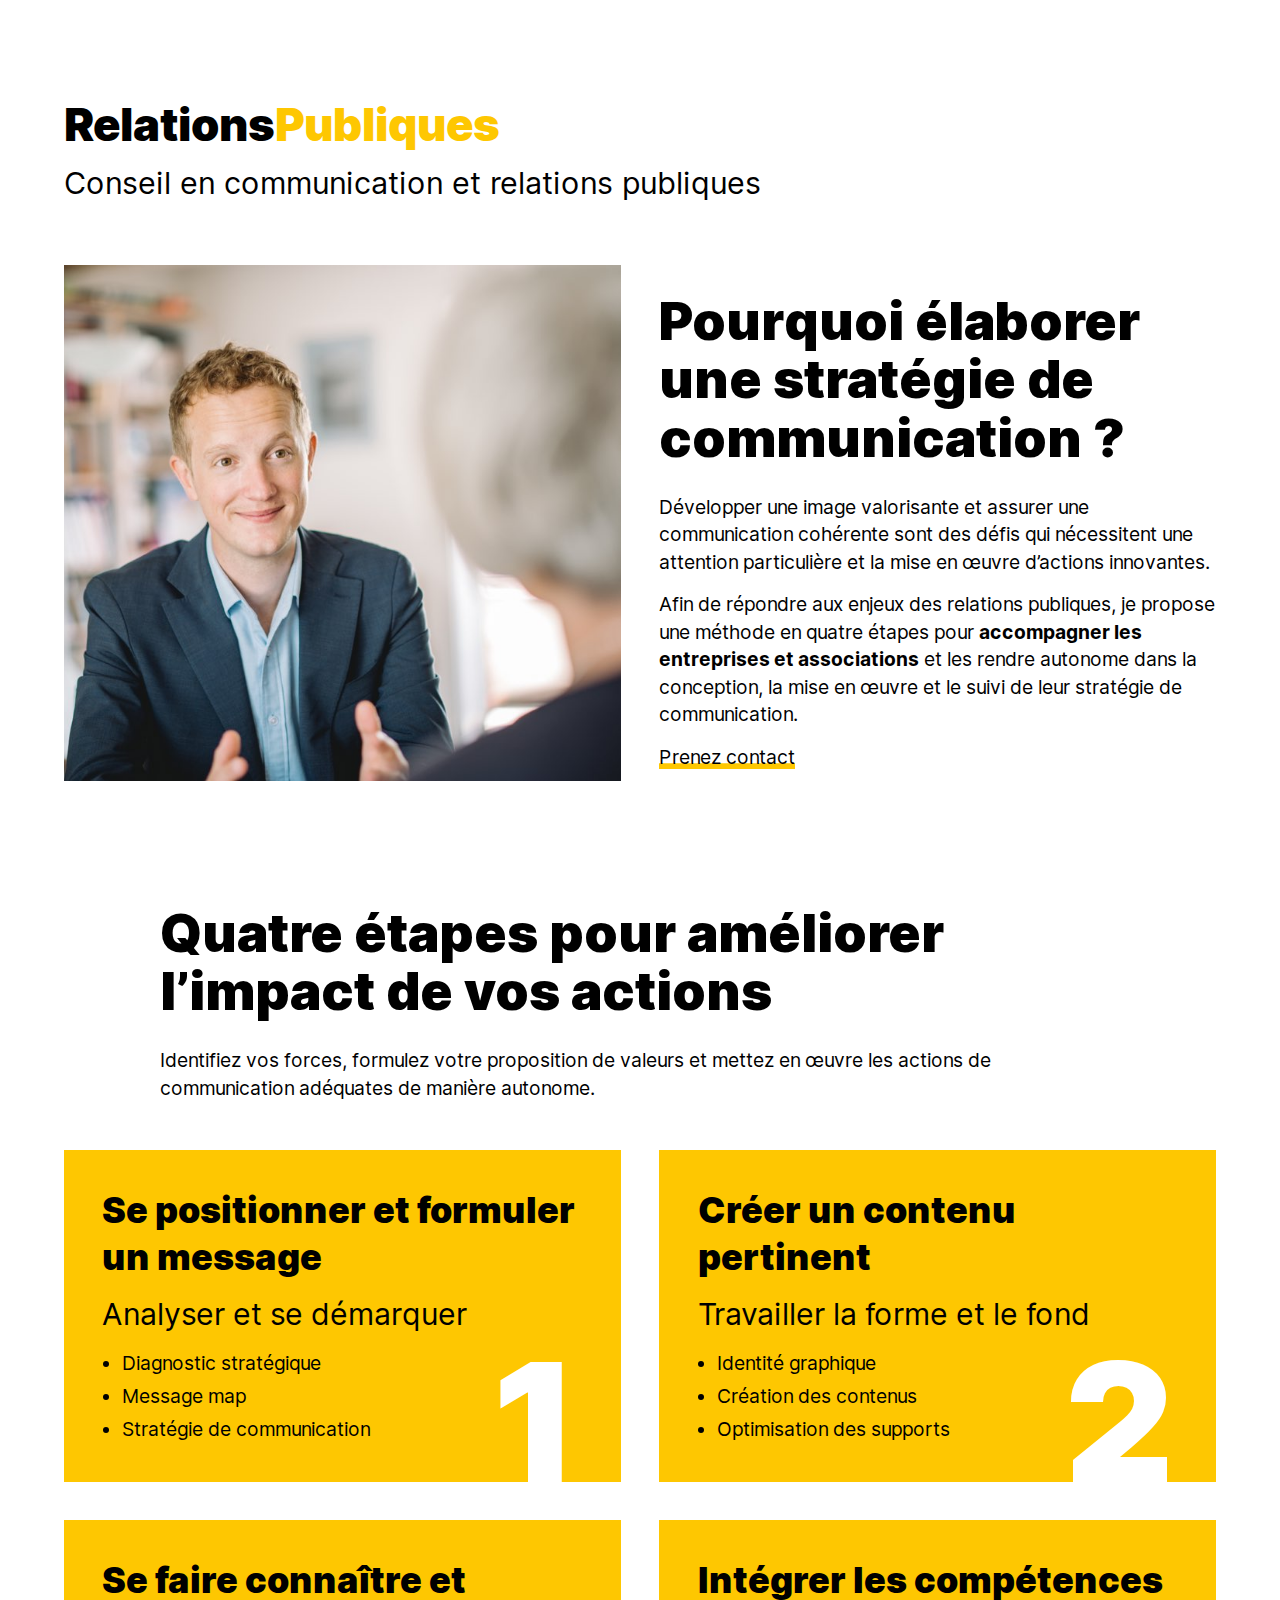
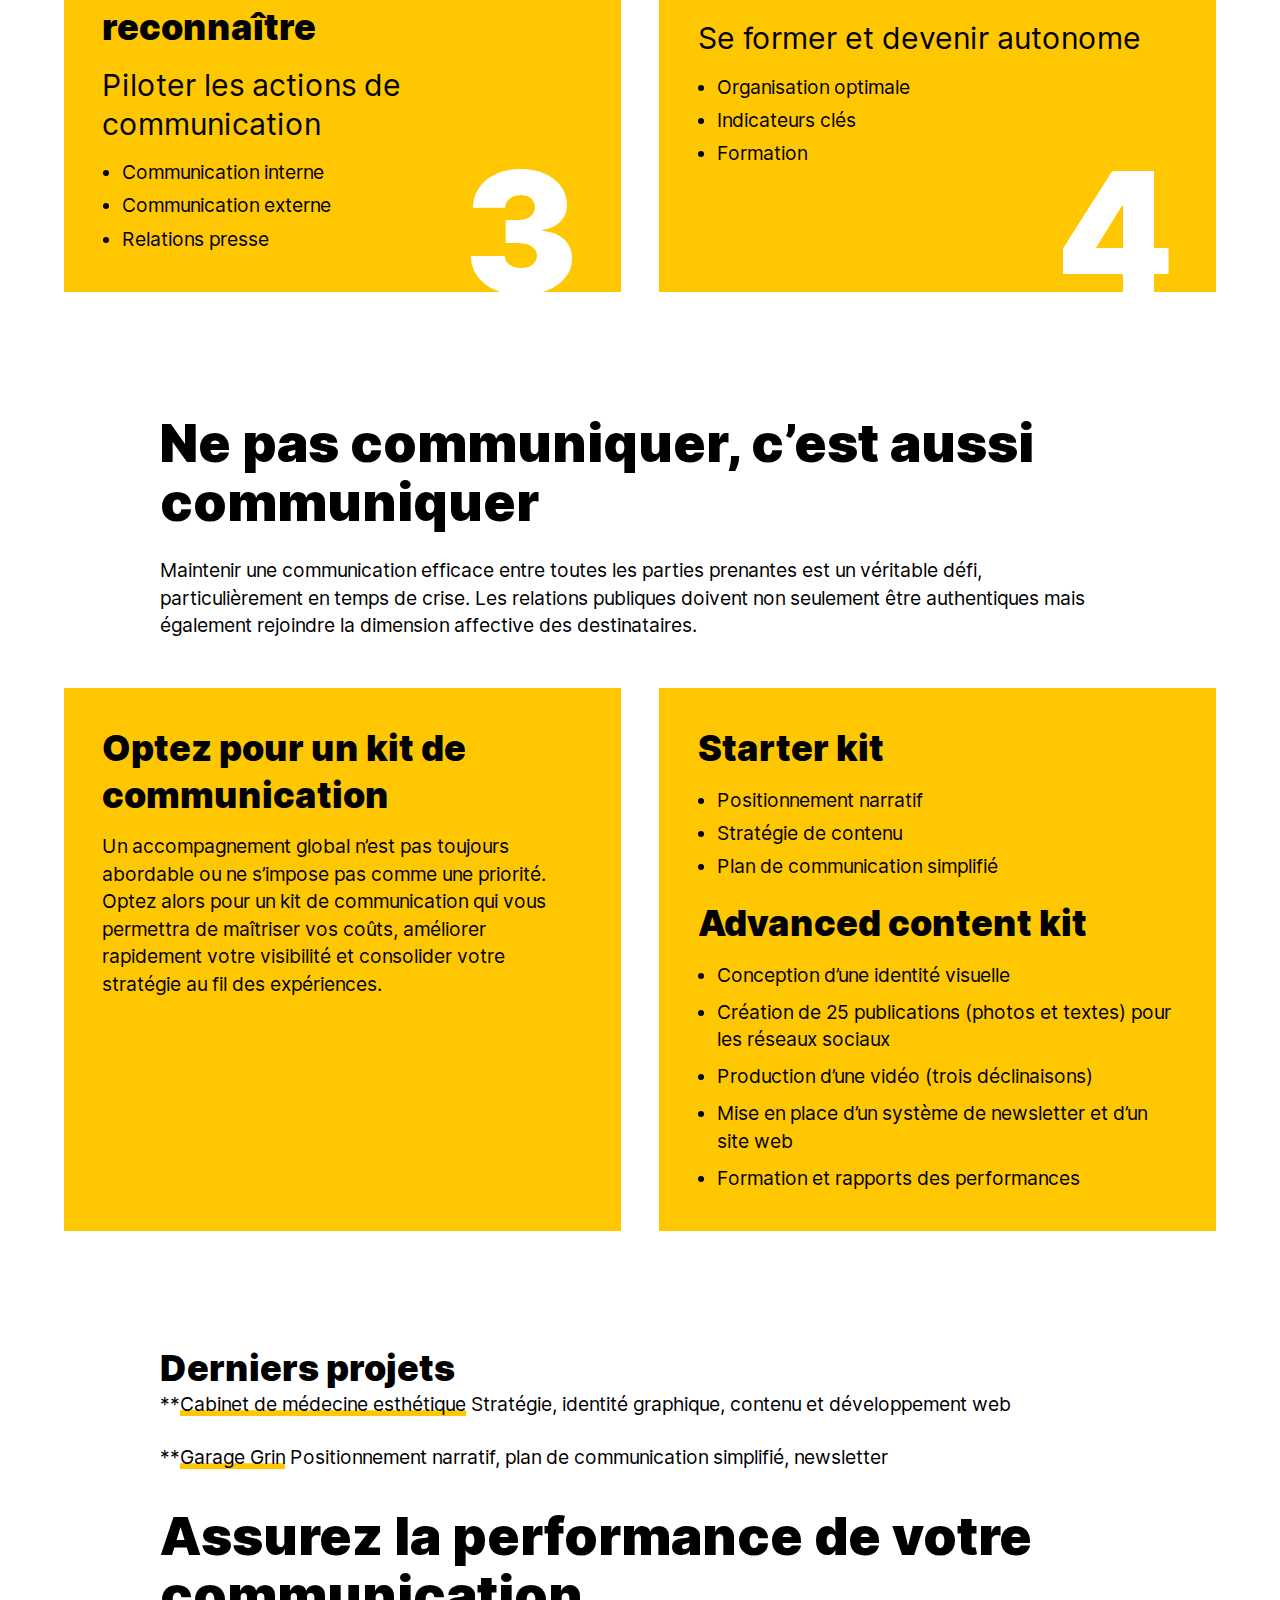
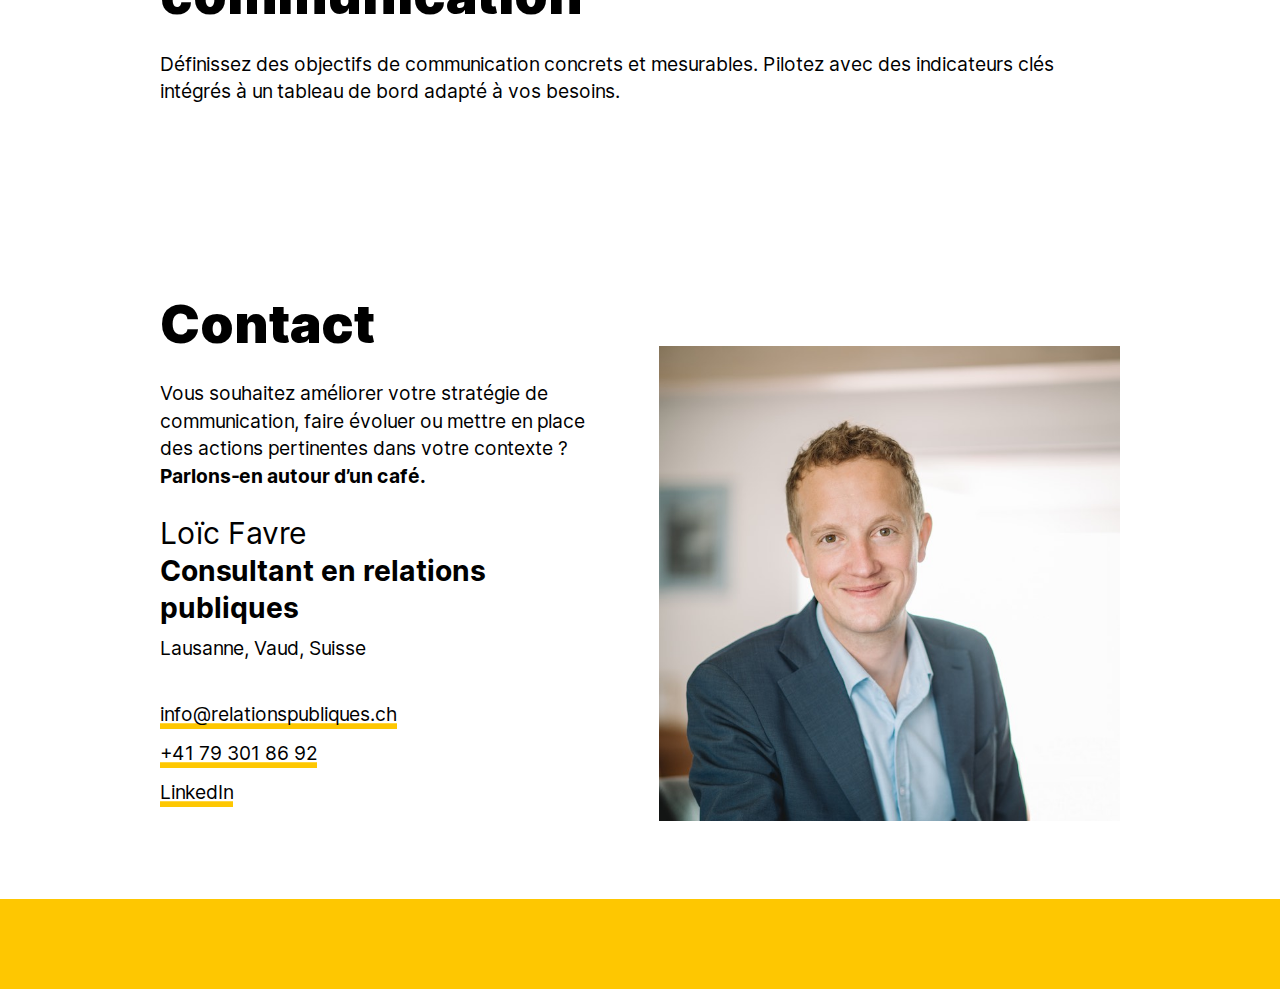
==== index.html @ 85271768 "deploy: 4da4756ddaf26d6de8bc30001298b5ccc59adda7" ====
<!doctype html><html lang=fr-ch><head><meta name=generator content="Hugo 0.79.1"><meta charset=utf-8><meta name=viewport content="width=device-width,initial-scale=1"><meta http-equiv=x-ua-compatible content="IE=edge"><title></title><link rel=stylesheet href=/css/style.css><link rel=apple-touch-icon sizes=57x57 href=/apple-icon-57x57.png><link rel=apple-touch-icon sizes=60x60 href=/apple-icon-60x60.png><link rel=apple-touch-icon sizes=72x72 href=/apple-icon-72x72.png><link rel=apple-touch-icon sizes=76x76 href=/apple-icon-76x76.png><link rel=apple-touch-icon sizes=114x114 href=/apple-icon-114x114.png><link rel=apple-touch-icon sizes=120x120 href=/apple-icon-120x120.png><link rel=apple-touch-icon sizes=144x144 href=/apple-icon-144x144.png><link rel=apple-touch-icon sizes=152x152 href=/apple-icon-152x152.png><link rel=apple-touch-icon sizes=180x180 href=/apple-icon-180x180.png><link rel=icon type=image/png sizes=192x192 href=/android-icon-192x192.png><link rel=icon type=image/png sizes=32x32 href=/favicon-32x32.png><link rel=icon type=image/png sizes=96x96 href=/favicon-96x96.png><link rel=icon type=image/png sizes=16x16 href=/favicon-16x16.png><link rel=manifest href=/manifest.json><meta name=msapplication-TileColor content="#000000"><meta name=msapplication-TileImage content="/ms-icon-144x144.png"><meta name=theme-color content="#000000"><meta property="og:url" content="https://relationspubliques.ch"><meta property="og:title" content><meta property="og:image" content="https://relationspubliques.ch/relationspubliques_banner.jpg"><meta property="og:image:url" content="https://relationspubliques.ch/relationspubliques_banner.jpg"><meta property="twitter:image" content="https://relationspubliques.ch/relationspubliques_banner.jpg"></head><body><header><h1>Relations<span>Publiques</span><br><i>Conseil en communication et relations publiques</i></h1></header><main class=container><div class=container-full><div class=teaser><img src=/uploads/header_loic_favre.jpg alt="Loïc Favre - Consultant en relations publiques en discussion"><div><h1 id=pourquoi-élaborer-une-stratégie-de-communication->Pourquoi élaborer une stratégie de communication ?</h1><p>Développer une image valorisante et assurer une communication cohérente sont des défis qui nécessitent une attention particulière et la mise en œuvre d’actions innovantes.</p><p>Afin de répondre aux enjeux des relations publiques, je propose une méthode en quatre étapes pour <strong>accompagner les entreprises et associations</strong> et les rendre autonome dans la conception, la mise en œuvre et le suivi de leur stratégie de communication.</p><p><a href=mailto:info@relationspubliques.ch>Prenez contact</a></p></div></div></div><h1 id=quatre-étapes-pour-améliorer-limpact-de-vos-actions>Quatre étapes pour améliorer l’impact de vos actions</h1><p>Identifiez vos forces, formulez votre proposition de valeurs et mettez en œuvre les actions de communication adéquates de manière autonome.</p><div class=container-full><div class=boxes><div class=box><h4 id=1>1</h4><h2 id=se-positionner-et-formuler-un-message>Se positionner et formuler un message</h2><h3 id=analyser-et-se-démarquer>Analyser et se démarquer</h3><ul><li>Diagnostic stratégique</li><li>Message map</li><li>Stratégie de communication</li></ul></div><div class=box><h4 id=2>2</h4><h2 id=créer-un-contenu-pertinent>Créer un contenu pertinent</h2><h3 id=travailler-la-forme-et-le-fond>Travailler la forme et le fond</h3><ul><li>Identité graphique</li><li>Création des contenus</li><li>Optimisation des supports</li></ul></div><div class=box><h4 id=3>3</h4><h2 id=se-faire-connaître-et-reconnaître>Se faire connaître et reconnaître</h2><h3 id=piloter-les-actions-de-communication>Piloter les actions de communication</h3><ul><li>Communication interne</li><li>Communication externe</li><li>Relations presse</li></ul></div><div class=box><h4 id=4>4</h4><h2 id=intégrer-les-compétences>Intégrer les compétences</h2><h3 id=se-former-et-devenir-autonome>Se former et devenir autonome</h3><ul><li>Organisation optimale</li><li>Indicateurs clés</li><li>Formation</li></ul></div></div></div><div class=article><h1 id=ne-pas-communiquer-cest-aussi-communiquer>Ne pas communiquer, c&rsquo;est aussi communiquer</h1><p>Maintenir une communication efficace entre toutes les parties prenantes est un véritable défi, particulièrement en temps de crise. Les relations publiques doivent non seulement être authentiques mais également rejoindre la dimension affective des destinataires.</p></div><div class=container-full><div class=boxes><div class=box><h2 id=optez-pour-un-kit-de-communication>Optez pour un kit de communication</h2><p>Un accompagnement global n’est pas toujours abordable ou ne s’impose pas comme une priorité. Optez alors pour un kit de communication qui vous permettra de maîtriser vos coûts, améliorer rapidement votre visibilité et consolider votre stratégie au fil des expériences.</p></div><div class=box><h2 id=starter-kit>Starter kit</h2><ul><li>Positionnement narratif</li><li>Stratégie de contenu</li><li>Plan de communication simplifié</li></ul><h2 id=advanced-content-kit>Advanced content kit</h2><ul><li><p>Conception d’une identité visuelle</p></li><li><p>Création de 25 publications (photos et textes) pour les réseaux sociaux</p></li><li><p>Production d’une vidéo (trois déclinaisons)</p></li><li><p>Mise en place d’un système de newsletter et d’un site web</p></li><li><p>Formation et rapports des performances</p></div></li></ul></div></div></div><h2 id=derniers-projets>Derniers projets</h2><br><br><p>**<a href=https://dt-esthetique.ch>Cabinet de médecine esthétique</a> Stratégie, identité graphique, contenu et développement web<br></p><p>**<a href=https://click.mlsend.com/link/c/YT0xNzAzNjc2OTc4MjU2NjgxNjIxJmM9ajNzOCZlPTAmYj02MTk1MzQ3MTcmZD1hMWo4djBj.4mgkyDzg2BCSNKe7Czcz0jdq78ozFEGMRbLMkCQvnbA>Garage Grin</a> Positionnement narratif, plan de communication simplifié, newsletter</p><br><br><h1 id=assurez-la-performance-de-votre-communication>Assurez la performance de votre communication</h1><p>Définissez des objectifs de communication concrets et mesurables. Pilotez avec des indicateurs clés intégrés à un tableau de bord adapté à vos besoins.</p><footer class=container-full><div class=container><div class=footer-container><div><h1 id=contact>Contact</h1><p>Vous souhaitez améliorer votre stratégie de communication, faire évoluer ou mettre en place des actions pertinentes dans votre contexte ? <strong>Parlons-en autour d’un café.</strong></p><h3 id=loïc-favre>Loïc Favre</h3><h4 id=consultant-en-relations-publiques><strong>Consultant en relations publiques</strong></h4><p>Lausanne, Vaud, Suisse<br><br><a href=mailto:info@relationspubliques.ch>info@relationspubliques.ch</a><br><a href=tel:0793018692>+41 79 301 86 92</a><br><a href=https://www.linkedin.com/in/loicfavre>LinkedIn</a><br><br><br><br></p></div><img src=/uploads/lf_contact.jpg></div></div></footer></main></body></html>
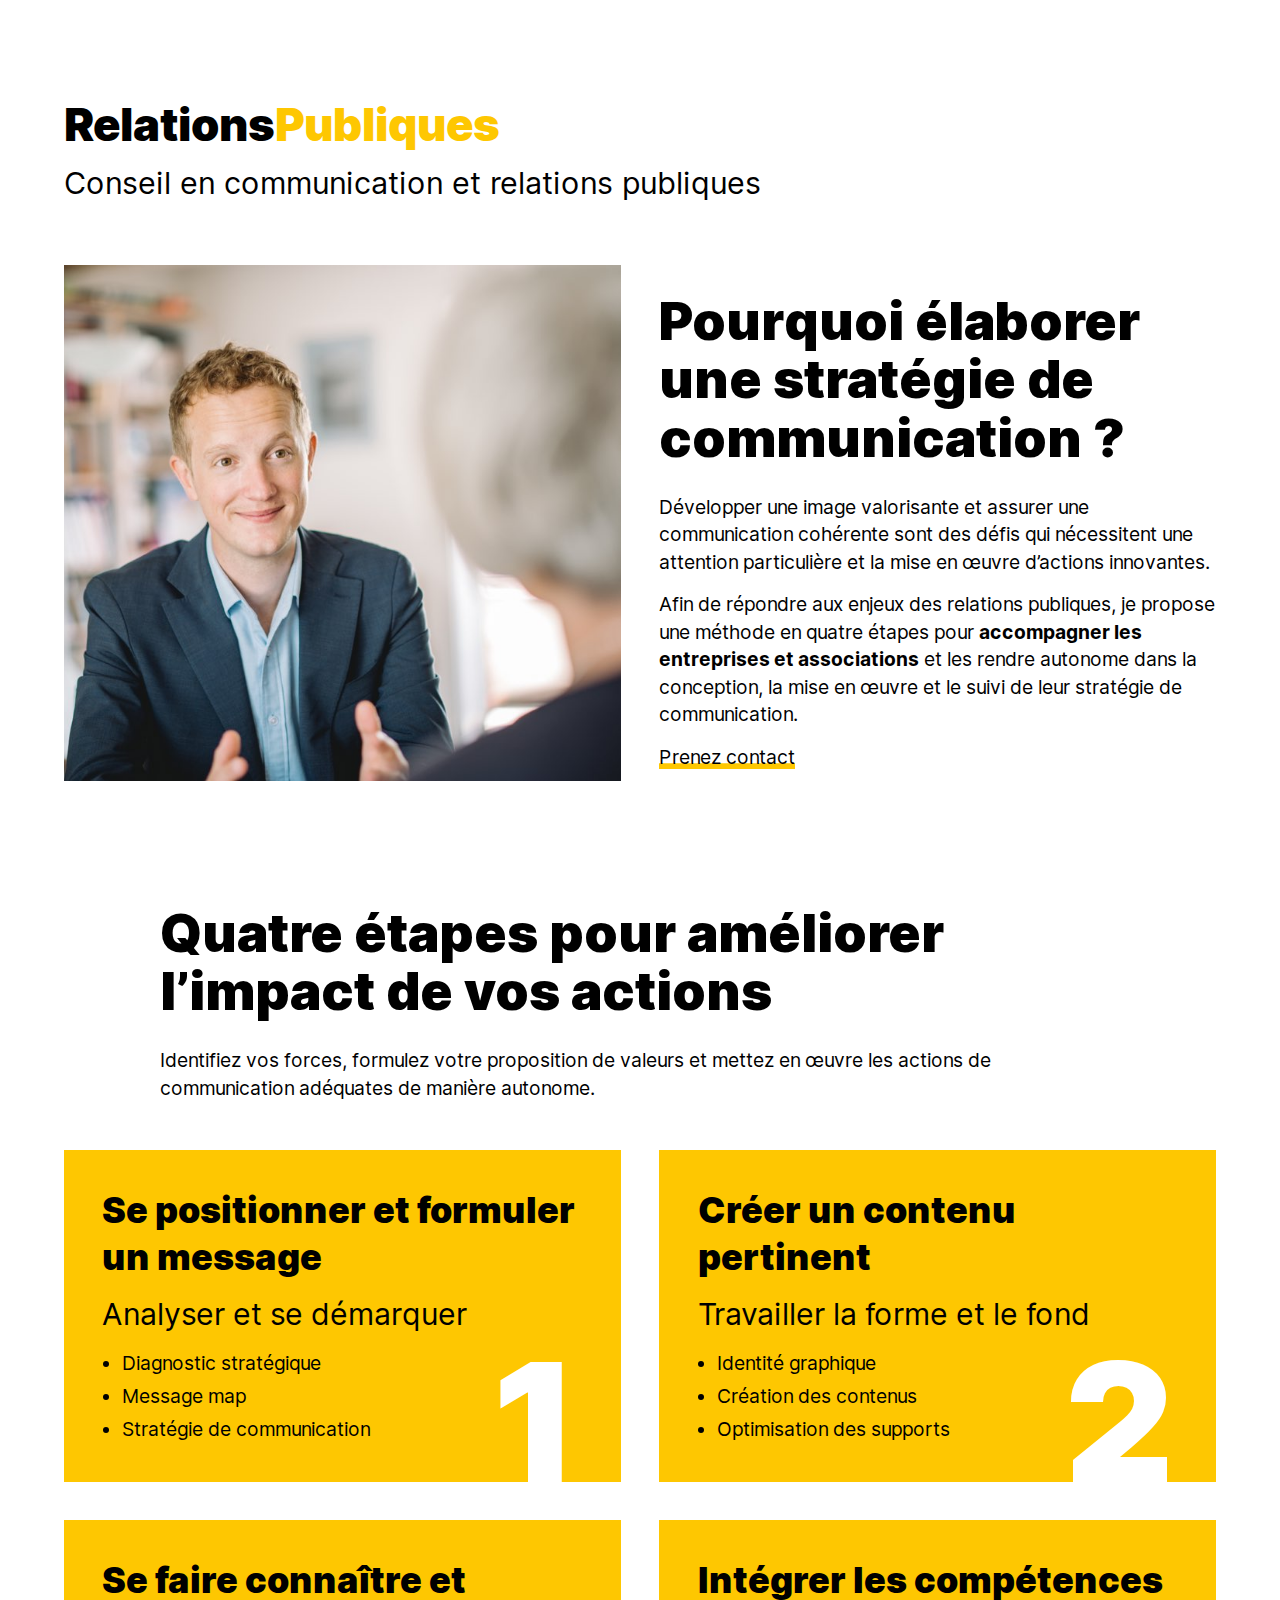
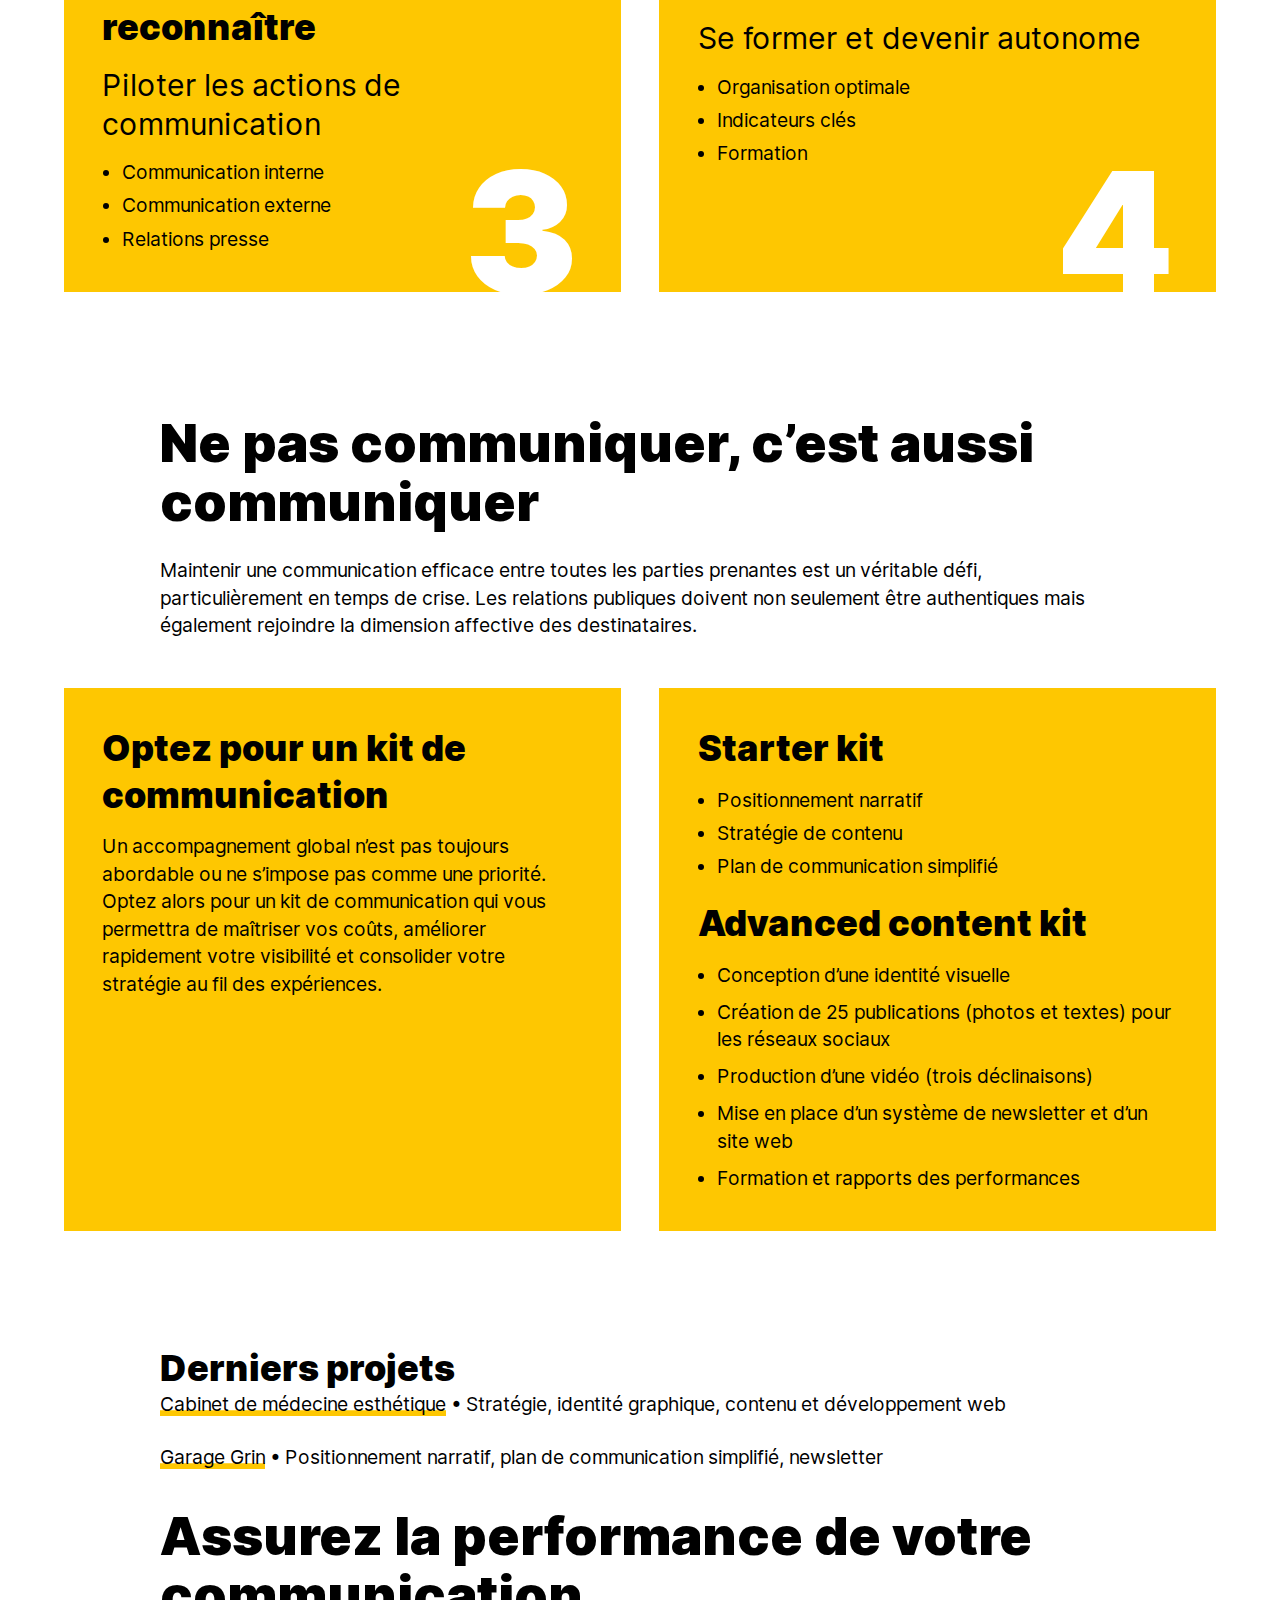
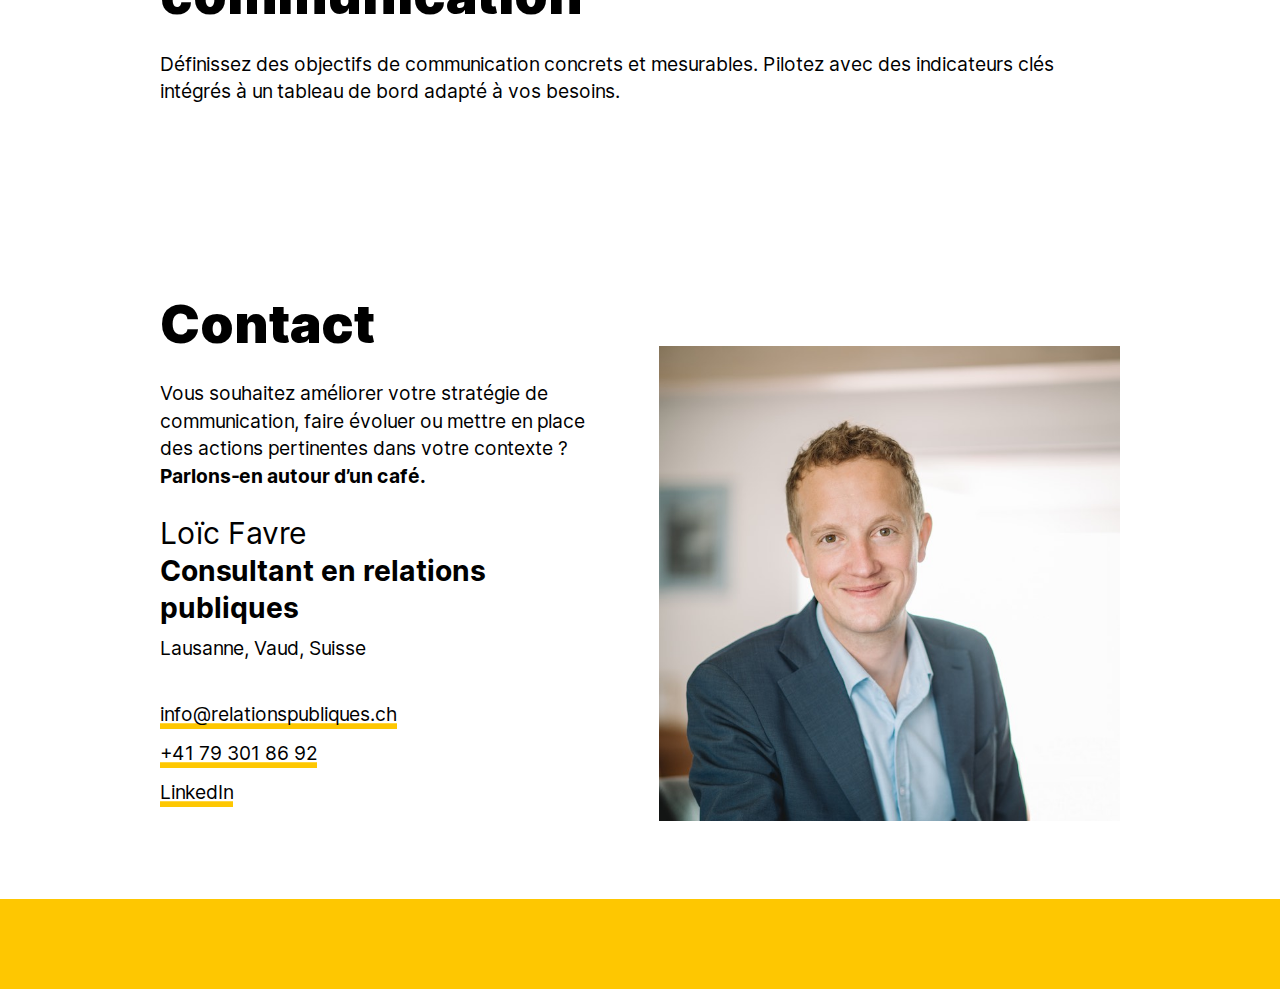
==== commit d2d9ac29: "deploy: 45275d04c65de1814ae91f0071184e9a99497a78" ====
--- a/index.html
+++ b/index.html
@@ -1 +1 @@
-<!doctype html><html lang=fr-ch><head><meta name=generator content="Hugo 0.79.1"><meta charset=utf-8><meta name=viewport content="width=device-width,initial-scale=1"><meta http-equiv=x-ua-compatible content="IE=edge"><title></title><link rel=stylesheet href=/css/style.css><link rel=apple-touch-icon sizes=57x57 href=/apple-icon-57x57.png><link rel=apple-touch-icon sizes=60x60 href=/apple-icon-60x60.png><link rel=apple-touch-icon sizes=72x72 href=/apple-icon-72x72.png><link rel=apple-touch-icon sizes=76x76 href=/apple-icon-76x76.png><link rel=apple-touch-icon sizes=114x114 href=/apple-icon-114x114.png><link rel=apple-touch-icon sizes=120x120 href=/apple-icon-120x120.png><link rel=apple-touch-icon sizes=144x144 href=/apple-icon-144x144.png><link rel=apple-touch-icon sizes=152x152 href=/apple-icon-152x152.png><link rel=apple-touch-icon sizes=180x180 href=/apple-icon-180x180.png><link rel=icon type=image/png sizes=192x192 href=/android-icon-192x192.png><link rel=icon type=image/png sizes=32x32 href=/favicon-32x32.png><link rel=icon type=image/png sizes=96x96 href=/favicon-96x96.png><link rel=icon type=image/png sizes=16x16 href=/favicon-16x16.png><link rel=manifest href=/manifest.json><meta name=msapplication-TileColor content="#000000"><meta name=msapplication-TileImage content="/ms-icon-144x144.png"><meta name=theme-color content="#000000"><meta property="og:url" content="https://relationspubliques.ch"><meta property="og:title" content><meta property="og:image" content="https://relationspubliques.ch/relationspubliques_banner.jpg"><meta property="og:image:url" content="https://relationspubliques.ch/relationspubliques_banner.jpg"><meta property="twitter:image" content="https://relationspubliques.ch/relationspubliques_banner.jpg"></head><body><header><h1>Relations<span>Publiques</span><br><i>Conseil en communication et relations publiques</i></h1></header><main class=container><div class=container-full><div class=teaser><img src=/uploads/header_loic_favre.jpg alt="Loïc Favre - Consultant en relations publiques en discussion"><div><h1 id=pourquoi-élaborer-une-stratégie-de-communication->Pourquoi élaborer une stratégie de communication ?</h1><p>Développer une image valorisante et assurer une communication cohérente sont des défis qui nécessitent une attention particulière et la mise en œuvre d’actions innovantes.</p><p>Afin de répondre aux enjeux des relations publiques, je propose une méthode en quatre étapes pour <strong>accompagner les entreprises et associations</strong> et les rendre autonome dans la conception, la mise en œuvre et le suivi de leur stratégie de communication.</p><p><a href=mailto:info@relationspubliques.ch>Prenez contact</a></p></div></div></div><h1 id=quatre-étapes-pour-améliorer-limpact-de-vos-actions>Quatre étapes pour améliorer l’impact de vos actions</h1><p>Identifiez vos forces, formulez votre proposition de valeurs et mettez en œuvre les actions de communication adéquates de manière autonome.</p><div class=container-full><div class=boxes><div class=box><h4 id=1>1</h4><h2 id=se-positionner-et-formuler-un-message>Se positionner et formuler un message</h2><h3 id=analyser-et-se-démarquer>Analyser et se démarquer</h3><ul><li>Diagnostic stratégique</li><li>Message map</li><li>Stratégie de communication</li></ul></div><div class=box><h4 id=2>2</h4><h2 id=créer-un-contenu-pertinent>Créer un contenu pertinent</h2><h3 id=travailler-la-forme-et-le-fond>Travailler la forme et le fond</h3><ul><li>Identité graphique</li><li>Création des contenus</li><li>Optimisation des supports</li></ul></div><div class=box><h4 id=3>3</h4><h2 id=se-faire-connaître-et-reconnaître>Se faire connaître et reconnaître</h2><h3 id=piloter-les-actions-de-communication>Piloter les actions de communication</h3><ul><li>Communication interne</li><li>Communication externe</li><li>Relations presse</li></ul></div><div class=box><h4 id=4>4</h4><h2 id=intégrer-les-compétences>Intégrer les compétences</h2><h3 id=se-former-et-devenir-autonome>Se former et devenir autonome</h3><ul><li>Organisation optimale</li><li>Indicateurs clés</li><li>Formation</li></ul></div></div></div><div class=article><h1 id=ne-pas-communiquer-cest-aussi-communiquer>Ne pas communiquer, c&rsquo;est aussi communiquer</h1><p>Maintenir une communication efficace entre toutes les parties prenantes est un véritable défi, particulièrement en temps de crise. Les relations publiques doivent non seulement être authentiques mais également rejoindre la dimension affective des destinataires.</p></div><div class=container-full><div class=boxes><div class=box><h2 id=optez-pour-un-kit-de-communication>Optez pour un kit de communication</h2><p>Un accompagnement global n’est pas toujours abordable ou ne s’impose pas comme une priorité. Optez alors pour un kit de communication qui vous permettra de maîtriser vos coûts, améliorer rapidement votre visibilité et consolider votre stratégie au fil des expériences.</p></div><div class=box><h2 id=starter-kit>Starter kit</h2><ul><li>Positionnement narratif</li><li>Stratégie de contenu</li><li>Plan de communication simplifié</li></ul><h2 id=advanced-content-kit>Advanced content kit</h2><ul><li><p>Conception d’une identité visuelle</p></li><li><p>Création de 25 publications (photos et textes) pour les réseaux sociaux</p></li><li><p>Production d’une vidéo (trois déclinaisons)</p></li><li><p>Mise en place d’un système de newsletter et d’un site web</p></li><li><p>Formation et rapports des performances</p></div></li></ul></div></div></div><h2 id=derniers-projets>Derniers projets</h2><br><br><p>**<a href=https://dt-esthetique.ch>Cabinet de médecine esthétique</a> Stratégie, identité graphique, contenu et développement web<br></p><p>**<a href=https://click.mlsend.com/link/c/YT0xNzAzNjc2OTc4MjU2NjgxNjIxJmM9ajNzOCZlPTAmYj02MTk1MzQ3MTcmZD1hMWo4djBj.4mgkyDzg2BCSNKe7Czcz0jdq78ozFEGMRbLMkCQvnbA>Garage Grin</a> Positionnement narratif, plan de communication simplifié, newsletter</p><br><br><h1 id=assurez-la-performance-de-votre-communication>Assurez la performance de votre communication</h1><p>Définissez des objectifs de communication concrets et mesurables. Pilotez avec des indicateurs clés intégrés à un tableau de bord adapté à vos besoins.</p><footer class=container-full><div class=container><div class=footer-container><div><h1 id=contact>Contact</h1><p>Vous souhaitez améliorer votre stratégie de communication, faire évoluer ou mettre en place des actions pertinentes dans votre contexte ? <strong>Parlons-en autour d’un café.</strong></p><h3 id=loïc-favre>Loïc Favre</h3><h4 id=consultant-en-relations-publiques><strong>Consultant en relations publiques</strong></h4><p>Lausanne, Vaud, Suisse<br><br><a href=mailto:info@relationspubliques.ch>info@relationspubliques.ch</a><br><a href=tel:0793018692>+41 79 301 86 92</a><br><a href=https://www.linkedin.com/in/loicfavre>LinkedIn</a><br><br><br><br></p></div><img src=/uploads/lf_contact.jpg></div></div></footer></main></body></html>+<!doctype html><html lang=fr-ch><head><meta name=generator content="Hugo 0.79.1"><meta charset=utf-8><meta name=viewport content="width=device-width,initial-scale=1"><meta http-equiv=x-ua-compatible content="IE=edge"><title></title><link rel=stylesheet href=/css/style.css><link rel=apple-touch-icon sizes=57x57 href=/apple-icon-57x57.png><link rel=apple-touch-icon sizes=60x60 href=/apple-icon-60x60.png><link rel=apple-touch-icon sizes=72x72 href=/apple-icon-72x72.png><link rel=apple-touch-icon sizes=76x76 href=/apple-icon-76x76.png><link rel=apple-touch-icon sizes=114x114 href=/apple-icon-114x114.png><link rel=apple-touch-icon sizes=120x120 href=/apple-icon-120x120.png><link rel=apple-touch-icon sizes=144x144 href=/apple-icon-144x144.png><link rel=apple-touch-icon sizes=152x152 href=/apple-icon-152x152.png><link rel=apple-touch-icon sizes=180x180 href=/apple-icon-180x180.png><link rel=icon type=image/png sizes=192x192 href=/android-icon-192x192.png><link rel=icon type=image/png sizes=32x32 href=/favicon-32x32.png><link rel=icon type=image/png sizes=96x96 href=/favicon-96x96.png><link rel=icon type=image/png sizes=16x16 href=/favicon-16x16.png><link rel=manifest href=/manifest.json><meta name=msapplication-TileColor content="#000000"><meta name=msapplication-TileImage content="/ms-icon-144x144.png"><meta name=theme-color content="#000000"><meta property="og:url" content="https://relationspubliques.ch"><meta property="og:title" content><meta property="og:image" content="https://relationspubliques.ch/relationspubliques_banner.jpg"><meta property="og:image:url" content="https://relationspubliques.ch/relationspubliques_banner.jpg"><meta property="twitter:image" content="https://relationspubliques.ch/relationspubliques_banner.jpg"></head><body><header><h1>Relations<span>Publiques</span><br><i>Conseil en communication et relations publiques</i></h1></header><main class=container><div class=container-full><div class=teaser><img src=/uploads/header_loic_favre.jpg alt="Loïc Favre - Consultant en relations publiques en discussion"><div><h1 id=pourquoi-élaborer-une-stratégie-de-communication->Pourquoi élaborer une stratégie de communication ?</h1><p>Développer une image valorisante et assurer une communication cohérente sont des défis qui nécessitent une attention particulière et la mise en œuvre d’actions innovantes.</p><p>Afin de répondre aux enjeux des relations publiques, je propose une méthode en quatre étapes pour <strong>accompagner les entreprises et associations</strong> et les rendre autonome dans la conception, la mise en œuvre et le suivi de leur stratégie de communication.</p><p><a href=mailto:info@relationspubliques.ch>Prenez contact</a></p></div></div></div><h1 id=quatre-étapes-pour-améliorer-limpact-de-vos-actions>Quatre étapes pour améliorer l’impact de vos actions</h1><p>Identifiez vos forces, formulez votre proposition de valeurs et mettez en œuvre les actions de communication adéquates de manière autonome.</p><div class=container-full><div class=boxes><div class=box><h4 id=1>1</h4><h2 id=se-positionner-et-formuler-un-message>Se positionner et formuler un message</h2><h3 id=analyser-et-se-démarquer>Analyser et se démarquer</h3><ul><li>Diagnostic stratégique</li><li>Message map</li><li>Stratégie de communication</li></ul></div><div class=box><h4 id=2>2</h4><h2 id=créer-un-contenu-pertinent>Créer un contenu pertinent</h2><h3 id=travailler-la-forme-et-le-fond>Travailler la forme et le fond</h3><ul><li>Identité graphique</li><li>Création des contenus</li><li>Optimisation des supports</li></ul></div><div class=box><h4 id=3>3</h4><h2 id=se-faire-connaître-et-reconnaître>Se faire connaître et reconnaître</h2><h3 id=piloter-les-actions-de-communication>Piloter les actions de communication</h3><ul><li>Communication interne</li><li>Communication externe</li><li>Relations presse</li></ul></div><div class=box><h4 id=4>4</h4><h2 id=intégrer-les-compétences>Intégrer les compétences</h2><h3 id=se-former-et-devenir-autonome>Se former et devenir autonome</h3><ul><li>Organisation optimale</li><li>Indicateurs clés</li><li>Formation</li></ul></div></div></div><div class=article><h1 id=ne-pas-communiquer-cest-aussi-communiquer>Ne pas communiquer, c&rsquo;est aussi communiquer</h1><p>Maintenir une communication efficace entre toutes les parties prenantes est un véritable défi, particulièrement en temps de crise. Les relations publiques doivent non seulement être authentiques mais également rejoindre la dimension affective des destinataires.</p></div><div class=container-full><div class=boxes><div class=box><h2 id=optez-pour-un-kit-de-communication>Optez pour un kit de communication</h2><p>Un accompagnement global n’est pas toujours abordable ou ne s’impose pas comme une priorité. Optez alors pour un kit de communication qui vous permettra de maîtriser vos coûts, améliorer rapidement votre visibilité et consolider votre stratégie au fil des expériences.</p></div><div class=box><h2 id=starter-kit>Starter kit</h2><ul><li>Positionnement narratif</li><li>Stratégie de contenu</li><li>Plan de communication simplifié</li></ul><h2 id=advanced-content-kit>Advanced content kit</h2><ul><li><p>Conception d’une identité visuelle</p></li><li><p>Création de 25 publications (photos et textes) pour les réseaux sociaux</p></li><li><p>Production d’une vidéo (trois déclinaisons)</p></li><li><p>Mise en place d’un système de newsletter et d’un site web</p></li><li><p>Formation et rapports des performances</p></div></li></ul></div></div></div><h2 id=derniers-projets>Derniers projets</h2><br><br><p><a href=https://dt-esthetique.ch>Cabinet de médecine esthétique</a> • Stratégie, identité graphique, contenu et développement web<br></p><p><a href=https://click.mlsend.com/link/c/YT0xNzAzNjc2OTc4MjU2NjgxNjIxJmM9ajNzOCZlPTAmYj02MTk1MzQ3MTcmZD1hMWo4djBj.4mgkyDzg2BCSNKe7Czcz0jdq78ozFEGMRbLMkCQvnbA>Garage Grin</a> • Positionnement narratif, plan de communication simplifié, newsletter</p><br><br><h1 id=assurez-la-performance-de-votre-communication>Assurez la performance de votre communication</h1><p>Définissez des objectifs de communication concrets et mesurables. Pilotez avec des indicateurs clés intégrés à un tableau de bord adapté à vos besoins.</p><footer class=container-full><div class=container><div class=footer-container><div><h1 id=contact>Contact</h1><p>Vous souhaitez améliorer votre stratégie de communication, faire évoluer ou mettre en place des actions pertinentes dans votre contexte ? <strong>Parlons-en autour d’un café.</strong></p><h3 id=loïc-favre>Loïc Favre</h3><h4 id=consultant-en-relations-publiques><strong>Consultant en relations publiques</strong></h4><p>Lausanne, Vaud, Suisse<br><br><a href=mailto:info@relationspubliques.ch>info@relationspubliques.ch</a><br><a href=tel:0793018692>+41 79 301 86 92</a><br><a href=https://www.linkedin.com/in/loicfavre>LinkedIn</a><br><br><br><br></p></div><img src=/uploads/lf_contact.jpg></div></div></footer></main></body></html>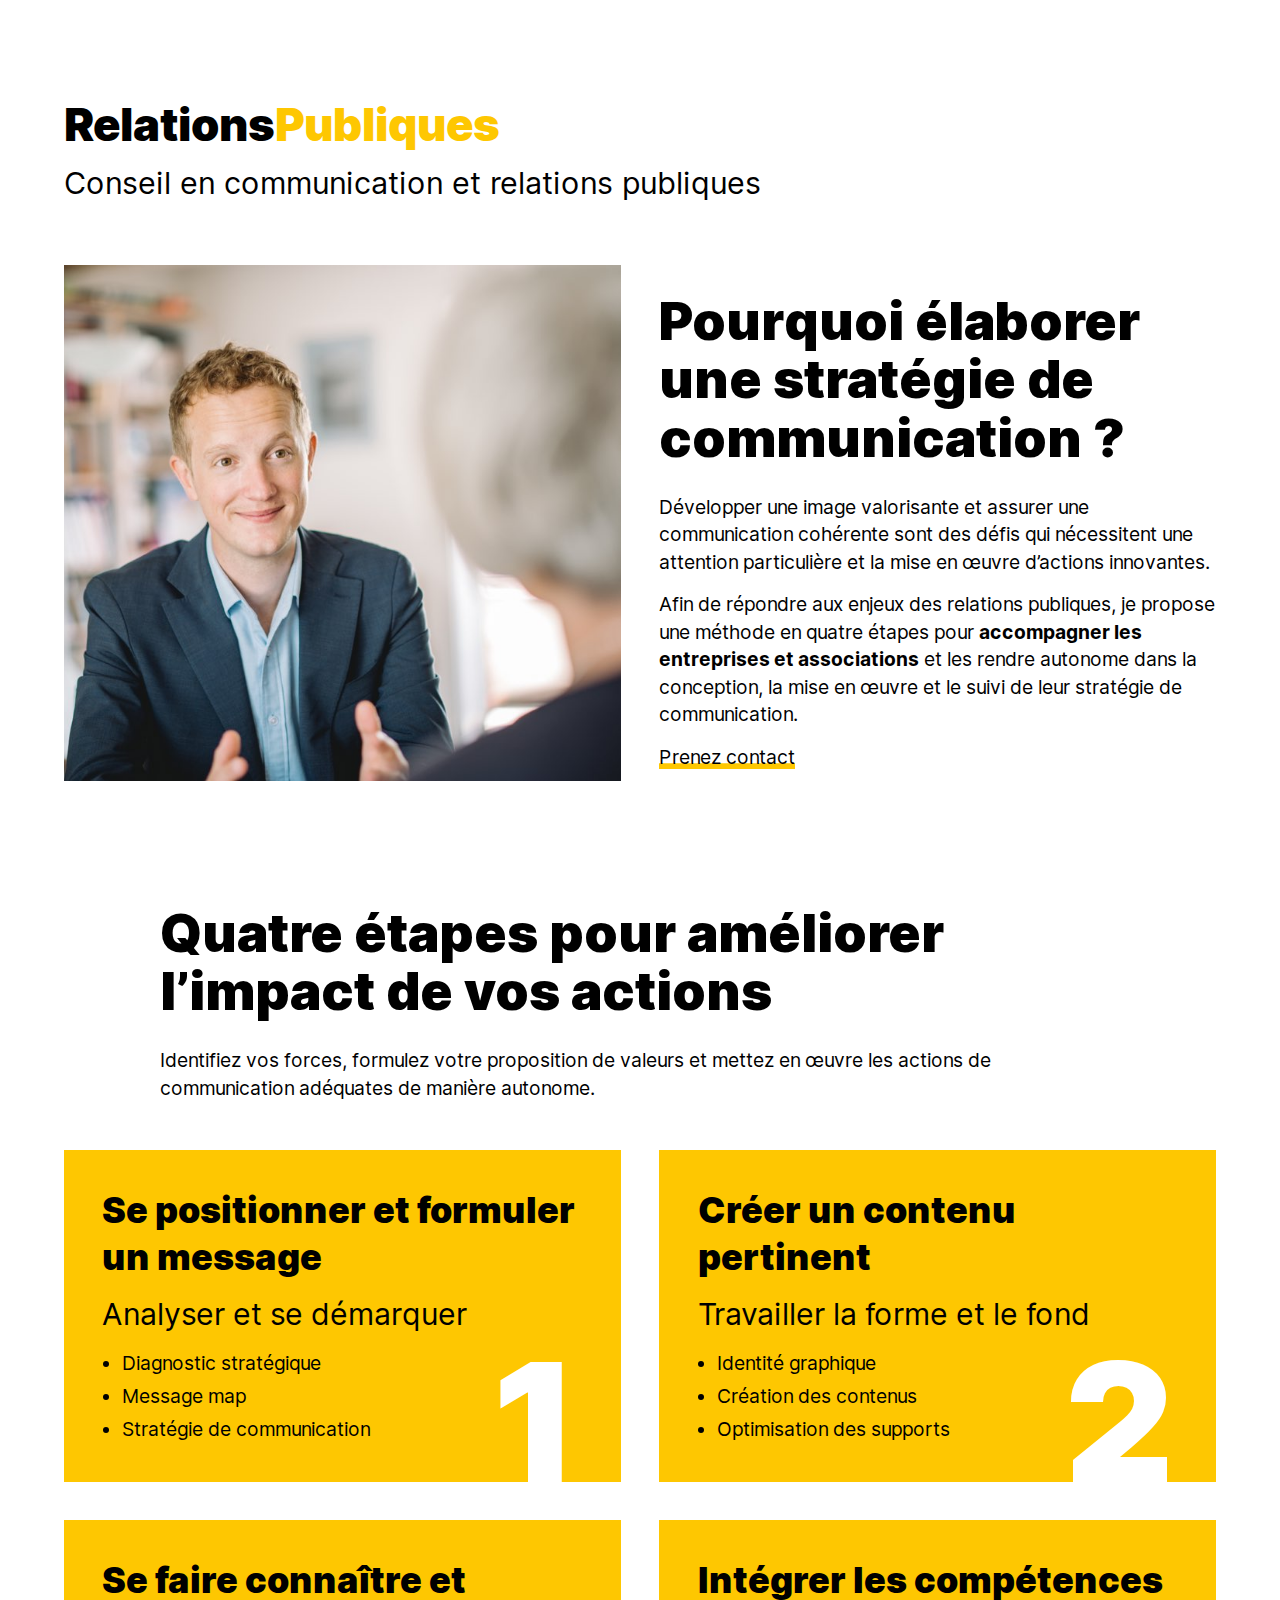
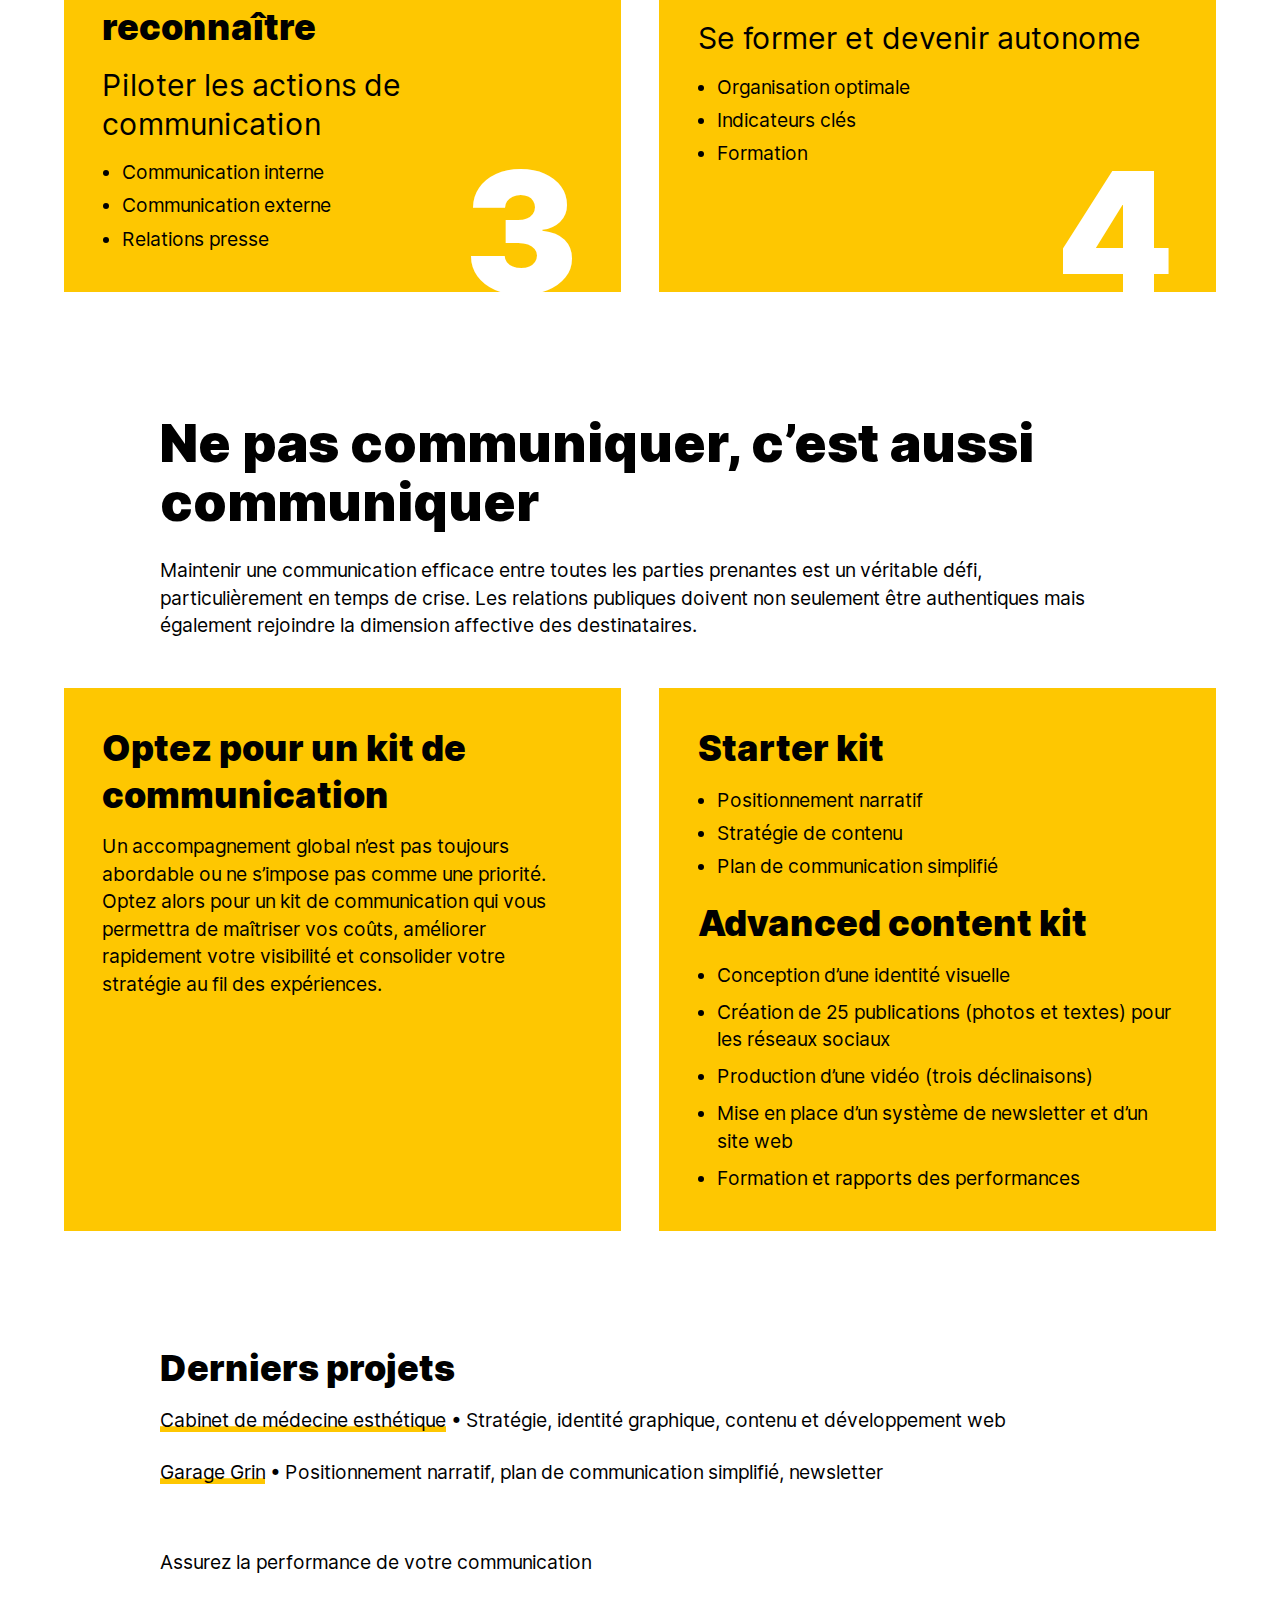
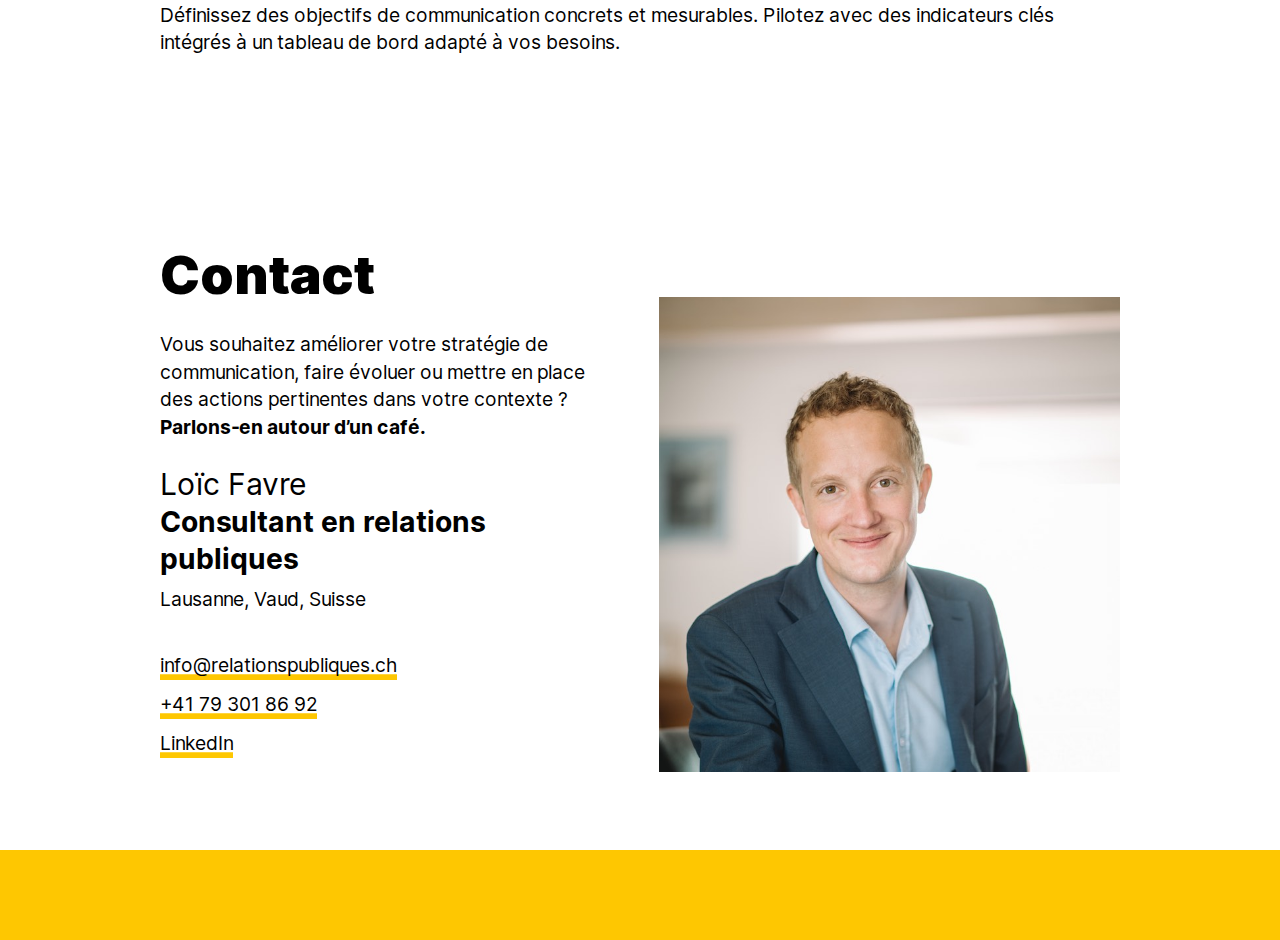
==== commit 8d368645: "deploy: d665d97e56ff030ac01c79d091b8e24888e5f9f8" ====
--- a/index.html
+++ b/index.html
@@ -1 +1 @@
-<!doctype html><html lang=fr-ch><head><meta name=generator content="Hugo 0.79.1"><meta charset=utf-8><meta name=viewport content="width=device-width,initial-scale=1"><meta http-equiv=x-ua-compatible content="IE=edge"><title></title><link rel=stylesheet href=/css/style.css><link rel=apple-touch-icon sizes=57x57 href=/apple-icon-57x57.png><link rel=apple-touch-icon sizes=60x60 href=/apple-icon-60x60.png><link rel=apple-touch-icon sizes=72x72 href=/apple-icon-72x72.png><link rel=apple-touch-icon sizes=76x76 href=/apple-icon-76x76.png><link rel=apple-touch-icon sizes=114x114 href=/apple-icon-114x114.png><link rel=apple-touch-icon sizes=120x120 href=/apple-icon-120x120.png><link rel=apple-touch-icon sizes=144x144 href=/apple-icon-144x144.png><link rel=apple-touch-icon sizes=152x152 href=/apple-icon-152x152.png><link rel=apple-touch-icon sizes=180x180 href=/apple-icon-180x180.png><link rel=icon type=image/png sizes=192x192 href=/android-icon-192x192.png><link rel=icon type=image/png sizes=32x32 href=/favicon-32x32.png><link rel=icon type=image/png sizes=96x96 href=/favicon-96x96.png><link rel=icon type=image/png sizes=16x16 href=/favicon-16x16.png><link rel=manifest href=/manifest.json><meta name=msapplication-TileColor content="#000000"><meta name=msapplication-TileImage content="/ms-icon-144x144.png"><meta name=theme-color content="#000000"><meta property="og:url" content="https://relationspubliques.ch"><meta property="og:title" content><meta property="og:image" content="https://relationspubliques.ch/relationspubliques_banner.jpg"><meta property="og:image:url" content="https://relationspubliques.ch/relationspubliques_banner.jpg"><meta property="twitter:image" content="https://relationspubliques.ch/relationspubliques_banner.jpg"></head><body><header><h1>Relations<span>Publiques</span><br><i>Conseil en communication et relations publiques</i></h1></header><main class=container><div class=container-full><div class=teaser><img src=/uploads/header_loic_favre.jpg alt="Loïc Favre - Consultant en relations publiques en discussion"><div><h1 id=pourquoi-élaborer-une-stratégie-de-communication->Pourquoi élaborer une stratégie de communication ?</h1><p>Développer une image valorisante et assurer une communication cohérente sont des défis qui nécessitent une attention particulière et la mise en œuvre d’actions innovantes.</p><p>Afin de répondre aux enjeux des relations publiques, je propose une méthode en quatre étapes pour <strong>accompagner les entreprises et associations</strong> et les rendre autonome dans la conception, la mise en œuvre et le suivi de leur stratégie de communication.</p><p><a href=mailto:info@relationspubliques.ch>Prenez contact</a></p></div></div></div><h1 id=quatre-étapes-pour-améliorer-limpact-de-vos-actions>Quatre étapes pour améliorer l’impact de vos actions</h1><p>Identifiez vos forces, formulez votre proposition de valeurs et mettez en œuvre les actions de communication adéquates de manière autonome.</p><div class=container-full><div class=boxes><div class=box><h4 id=1>1</h4><h2 id=se-positionner-et-formuler-un-message>Se positionner et formuler un message</h2><h3 id=analyser-et-se-démarquer>Analyser et se démarquer</h3><ul><li>Diagnostic stratégique</li><li>Message map</li><li>Stratégie de communication</li></ul></div><div class=box><h4 id=2>2</h4><h2 id=créer-un-contenu-pertinent>Créer un contenu pertinent</h2><h3 id=travailler-la-forme-et-le-fond>Travailler la forme et le fond</h3><ul><li>Identité graphique</li><li>Création des contenus</li><li>Optimisation des supports</li></ul></div><div class=box><h4 id=3>3</h4><h2 id=se-faire-connaître-et-reconnaître>Se faire connaître et reconnaître</h2><h3 id=piloter-les-actions-de-communication>Piloter les actions de communication</h3><ul><li>Communication interne</li><li>Communication externe</li><li>Relations presse</li></ul></div><div class=box><h4 id=4>4</h4><h2 id=intégrer-les-compétences>Intégrer les compétences</h2><h3 id=se-former-et-devenir-autonome>Se former et devenir autonome</h3><ul><li>Organisation optimale</li><li>Indicateurs clés</li><li>Formation</li></ul></div></div></div><div class=article><h1 id=ne-pas-communiquer-cest-aussi-communiquer>Ne pas communiquer, c&rsquo;est aussi communiquer</h1><p>Maintenir une communication efficace entre toutes les parties prenantes est un véritable défi, particulièrement en temps de crise. Les relations publiques doivent non seulement être authentiques mais également rejoindre la dimension affective des destinataires.</p></div><div class=container-full><div class=boxes><div class=box><h2 id=optez-pour-un-kit-de-communication>Optez pour un kit de communication</h2><p>Un accompagnement global n’est pas toujours abordable ou ne s’impose pas comme une priorité. Optez alors pour un kit de communication qui vous permettra de maîtriser vos coûts, améliorer rapidement votre visibilité et consolider votre stratégie au fil des expériences.</p></div><div class=box><h2 id=starter-kit>Starter kit</h2><ul><li>Positionnement narratif</li><li>Stratégie de contenu</li><li>Plan de communication simplifié</li></ul><h2 id=advanced-content-kit>Advanced content kit</h2><ul><li><p>Conception d’une identité visuelle</p></li><li><p>Création de 25 publications (photos et textes) pour les réseaux sociaux</p></li><li><p>Production d’une vidéo (trois déclinaisons)</p></li><li><p>Mise en place d’un système de newsletter et d’un site web</p></li><li><p>Formation et rapports des performances</p></div></li></ul></div></div></div><h2 id=derniers-projets>Derniers projets</h2><br><br><p><a href=https://dt-esthetique.ch>Cabinet de médecine esthétique</a> • Stratégie, identité graphique, contenu et développement web<br></p><p><a href=https://click.mlsend.com/link/c/YT0xNzAzNjc2OTc4MjU2NjgxNjIxJmM9ajNzOCZlPTAmYj02MTk1MzQ3MTcmZD1hMWo4djBj.4mgkyDzg2BCSNKe7Czcz0jdq78ozFEGMRbLMkCQvnbA>Garage Grin</a> • Positionnement narratif, plan de communication simplifié, newsletter</p><br><br><h1 id=assurez-la-performance-de-votre-communication>Assurez la performance de votre communication</h1><p>Définissez des objectifs de communication concrets et mesurables. Pilotez avec des indicateurs clés intégrés à un tableau de bord adapté à vos besoins.</p><footer class=container-full><div class=container><div class=footer-container><div><h1 id=contact>Contact</h1><p>Vous souhaitez améliorer votre stratégie de communication, faire évoluer ou mettre en place des actions pertinentes dans votre contexte ? <strong>Parlons-en autour d’un café.</strong></p><h3 id=loïc-favre>Loïc Favre</h3><h4 id=consultant-en-relations-publiques><strong>Consultant en relations publiques</strong></h4><p>Lausanne, Vaud, Suisse<br><br><a href=mailto:info@relationspubliques.ch>info@relationspubliques.ch</a><br><a href=tel:0793018692>+41 79 301 86 92</a><br><a href=https://www.linkedin.com/in/loicfavre>LinkedIn</a><br><br><br><br></p></div><img src=/uploads/lf_contact.jpg></div></div></footer></main></body></html>+<!doctype html><html lang=fr-ch><head><meta name=generator content="Hugo 0.79.1"><meta charset=utf-8><meta name=viewport content="width=device-width,initial-scale=1"><meta http-equiv=x-ua-compatible content="IE=edge"><title></title><link rel=stylesheet href=/css/style.css><link rel=apple-touch-icon sizes=57x57 href=/apple-icon-57x57.png><link rel=apple-touch-icon sizes=60x60 href=/apple-icon-60x60.png><link rel=apple-touch-icon sizes=72x72 href=/apple-icon-72x72.png><link rel=apple-touch-icon sizes=76x76 href=/apple-icon-76x76.png><link rel=apple-touch-icon sizes=114x114 href=/apple-icon-114x114.png><link rel=apple-touch-icon sizes=120x120 href=/apple-icon-120x120.png><link rel=apple-touch-icon sizes=144x144 href=/apple-icon-144x144.png><link rel=apple-touch-icon sizes=152x152 href=/apple-icon-152x152.png><link rel=apple-touch-icon sizes=180x180 href=/apple-icon-180x180.png><link rel=icon type=image/png sizes=192x192 href=/android-icon-192x192.png><link rel=icon type=image/png sizes=32x32 href=/favicon-32x32.png><link rel=icon type=image/png sizes=96x96 href=/favicon-96x96.png><link rel=icon type=image/png sizes=16x16 href=/favicon-16x16.png><link rel=manifest href=/manifest.json><meta name=msapplication-TileColor content="#000000"><meta name=msapplication-TileImage content="/ms-icon-144x144.png"><meta name=theme-color content="#000000"><meta property="og:url" content="https://relationspubliques.ch"><meta property="og:title" content><meta property="og:image" content="https://relationspubliques.ch/relationspubliques_banner.jpg"><meta property="og:image:url" content="https://relationspubliques.ch/relationspubliques_banner.jpg"><meta property="twitter:image" content="https://relationspubliques.ch/relationspubliques_banner.jpg"></head><body><header><h1>Relations<span>Publiques</span><br><i>Conseil en communication et relations publiques</i></h1></header><main class=container><div class=container-full><div class=teaser><img src=/uploads/header_loic_favre.jpg alt="Loïc Favre - Consultant en relations publiques en discussion"><div><h1 id=pourquoi-élaborer-une-stratégie-de-communication->Pourquoi élaborer une stratégie de communication ?</h1><p>Développer une image valorisante et assurer une communication cohérente sont des défis qui nécessitent une attention particulière et la mise en œuvre d’actions innovantes.</p><p>Afin de répondre aux enjeux des relations publiques, je propose une méthode en quatre étapes pour <strong>accompagner les entreprises et associations</strong> et les rendre autonome dans la conception, la mise en œuvre et le suivi de leur stratégie de communication.</p><p><a href=mailto:info@relationspubliques.ch>Prenez contact</a></p></div></div></div><h1 id=quatre-étapes-pour-améliorer-limpact-de-vos-actions>Quatre étapes pour améliorer l’impact de vos actions</h1><p>Identifiez vos forces, formulez votre proposition de valeurs et mettez en œuvre les actions de communication adéquates de manière autonome.</p><div class=container-full><div class=boxes><div class=box><h4 id=1>1</h4><h2 id=se-positionner-et-formuler-un-message>Se positionner et formuler un message</h2><h3 id=analyser-et-se-démarquer>Analyser et se démarquer</h3><ul><li>Diagnostic stratégique</li><li>Message map</li><li>Stratégie de communication</li></ul></div><div class=box><h4 id=2>2</h4><h2 id=créer-un-contenu-pertinent>Créer un contenu pertinent</h2><h3 id=travailler-la-forme-et-le-fond>Travailler la forme et le fond</h3><ul><li>Identité graphique</li><li>Création des contenus</li><li>Optimisation des supports</li></ul></div><div class=box><h4 id=3>3</h4><h2 id=se-faire-connaître-et-reconnaître>Se faire connaître et reconnaître</h2><h3 id=piloter-les-actions-de-communication>Piloter les actions de communication</h3><ul><li>Communication interne</li><li>Communication externe</li><li>Relations presse</li></ul></div><div class=box><h4 id=4>4</h4><h2 id=intégrer-les-compétences>Intégrer les compétences</h2><h3 id=se-former-et-devenir-autonome>Se former et devenir autonome</h3><ul><li>Organisation optimale</li><li>Indicateurs clés</li><li>Formation</li></ul></div></div></div><div class=article><h1 id=ne-pas-communiquer-cest-aussi-communiquer>Ne pas communiquer, c&rsquo;est aussi communiquer</h1><p>Maintenir une communication efficace entre toutes les parties prenantes est un véritable défi, particulièrement en temps de crise. Les relations publiques doivent non seulement être authentiques mais également rejoindre la dimension affective des destinataires.</p></div><div class=container-full><div class=boxes><div class=box><h2 id=optez-pour-un-kit-de-communication>Optez pour un kit de communication</h2><p>Un accompagnement global n’est pas toujours abordable ou ne s’impose pas comme une priorité. Optez alors pour un kit de communication qui vous permettra de maîtriser vos coûts, améliorer rapidement votre visibilité et consolider votre stratégie au fil des expériences.</p></div><div class=box><h2 id=starter-kit>Starter kit</h2><ul><li>Positionnement narratif</li><li>Stratégie de contenu</li><li>Plan de communication simplifié</li></ul><h2 id=advanced-content-kit>Advanced content kit</h2><ul><li><p>Conception d’une identité visuelle</p></li><li><p>Création de 25 publications (photos et textes) pour les réseaux sociaux</p></li><li><p>Production d’une vidéo (trois déclinaisons)</p></li><li><p>Mise en place d’un système de newsletter et d’un site web</p></li><li><p>Formation et rapports des performances</p></div></li></ul></div></div></div><h2 id=derniers-projets>Derniers projets</h2><p><a href=https://dt-esthetique.ch>Cabinet de médecine esthétique</a> • Stratégie, identité graphique, contenu et développement web<br></p><p><a href=https://click.mlsend.com/link/c/YT0xNzAzNjc2OTc4MjU2NjgxNjIxJmM9ajNzOCZlPTAmYj02MTk1MzQ3MTcmZD1hMWo4djBj.4mgkyDzg2BCSNKe7Czcz0jdq78ozFEGMRbLMkCQvnbA>Garage Grin</a> • Positionnement narratif, plan de communication simplifié, newsletter</p><br><br><h1 id=heading></h1><p>Assurez la performance de votre communication</p><p>Définissez des objectifs de communication concrets et mesurables. Pilotez avec des indicateurs clés intégrés à un tableau de bord adapté à vos besoins.</p><footer class=container-full><div class=container><div class=footer-container><div><h1 id=contact>Contact</h1><p>Vous souhaitez améliorer votre stratégie de communication, faire évoluer ou mettre en place des actions pertinentes dans votre contexte ? <strong>Parlons-en autour d’un café.</strong></p><h3 id=loïc-favre>Loïc Favre</h3><h4 id=consultant-en-relations-publiques><strong>Consultant en relations publiques</strong></h4><p>Lausanne, Vaud, Suisse<br><br><a href=mailto:info@relationspubliques.ch>info@relationspubliques.ch</a><br><a href=tel:0793018692>+41 79 301 86 92</a><br><a href=https://www.linkedin.com/in/loicfavre>LinkedIn</a><br><br><br><br></p></div><img src=/uploads/lf_contact.jpg></div></div></footer></main></body></html>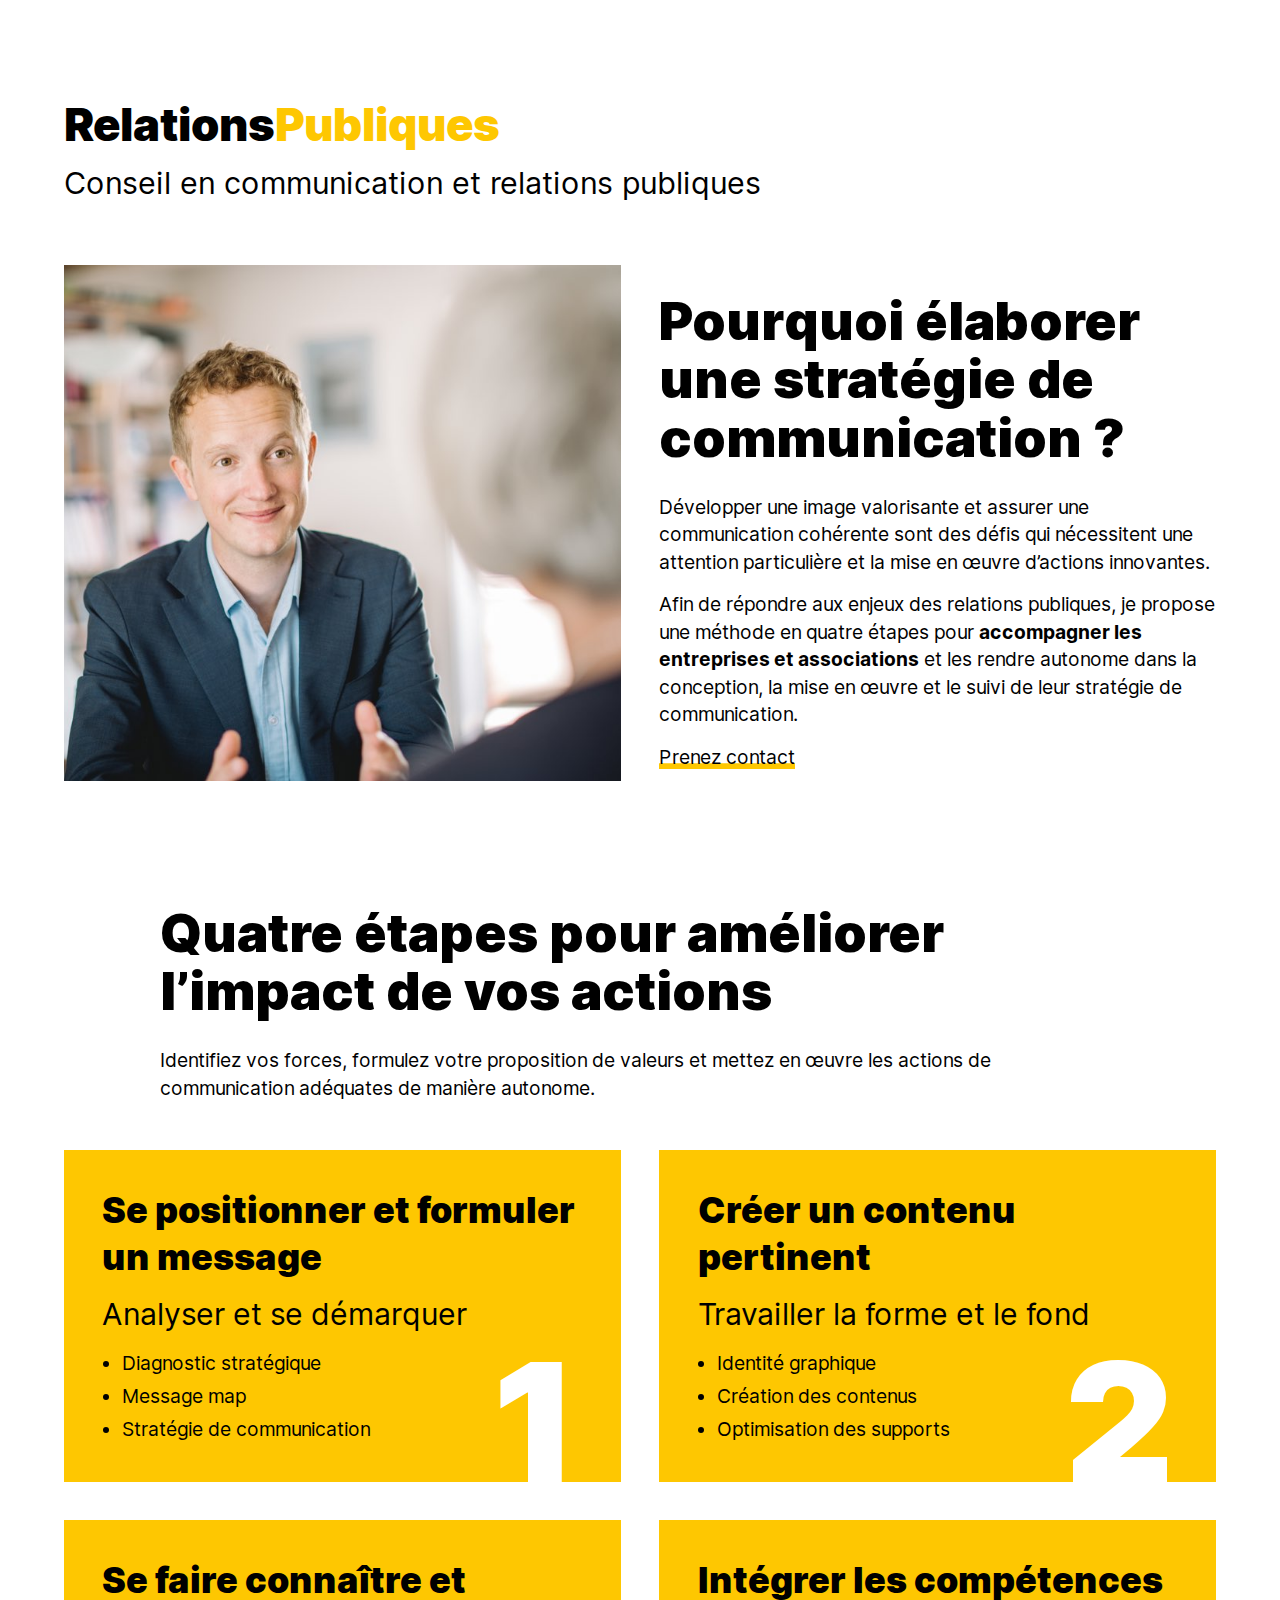
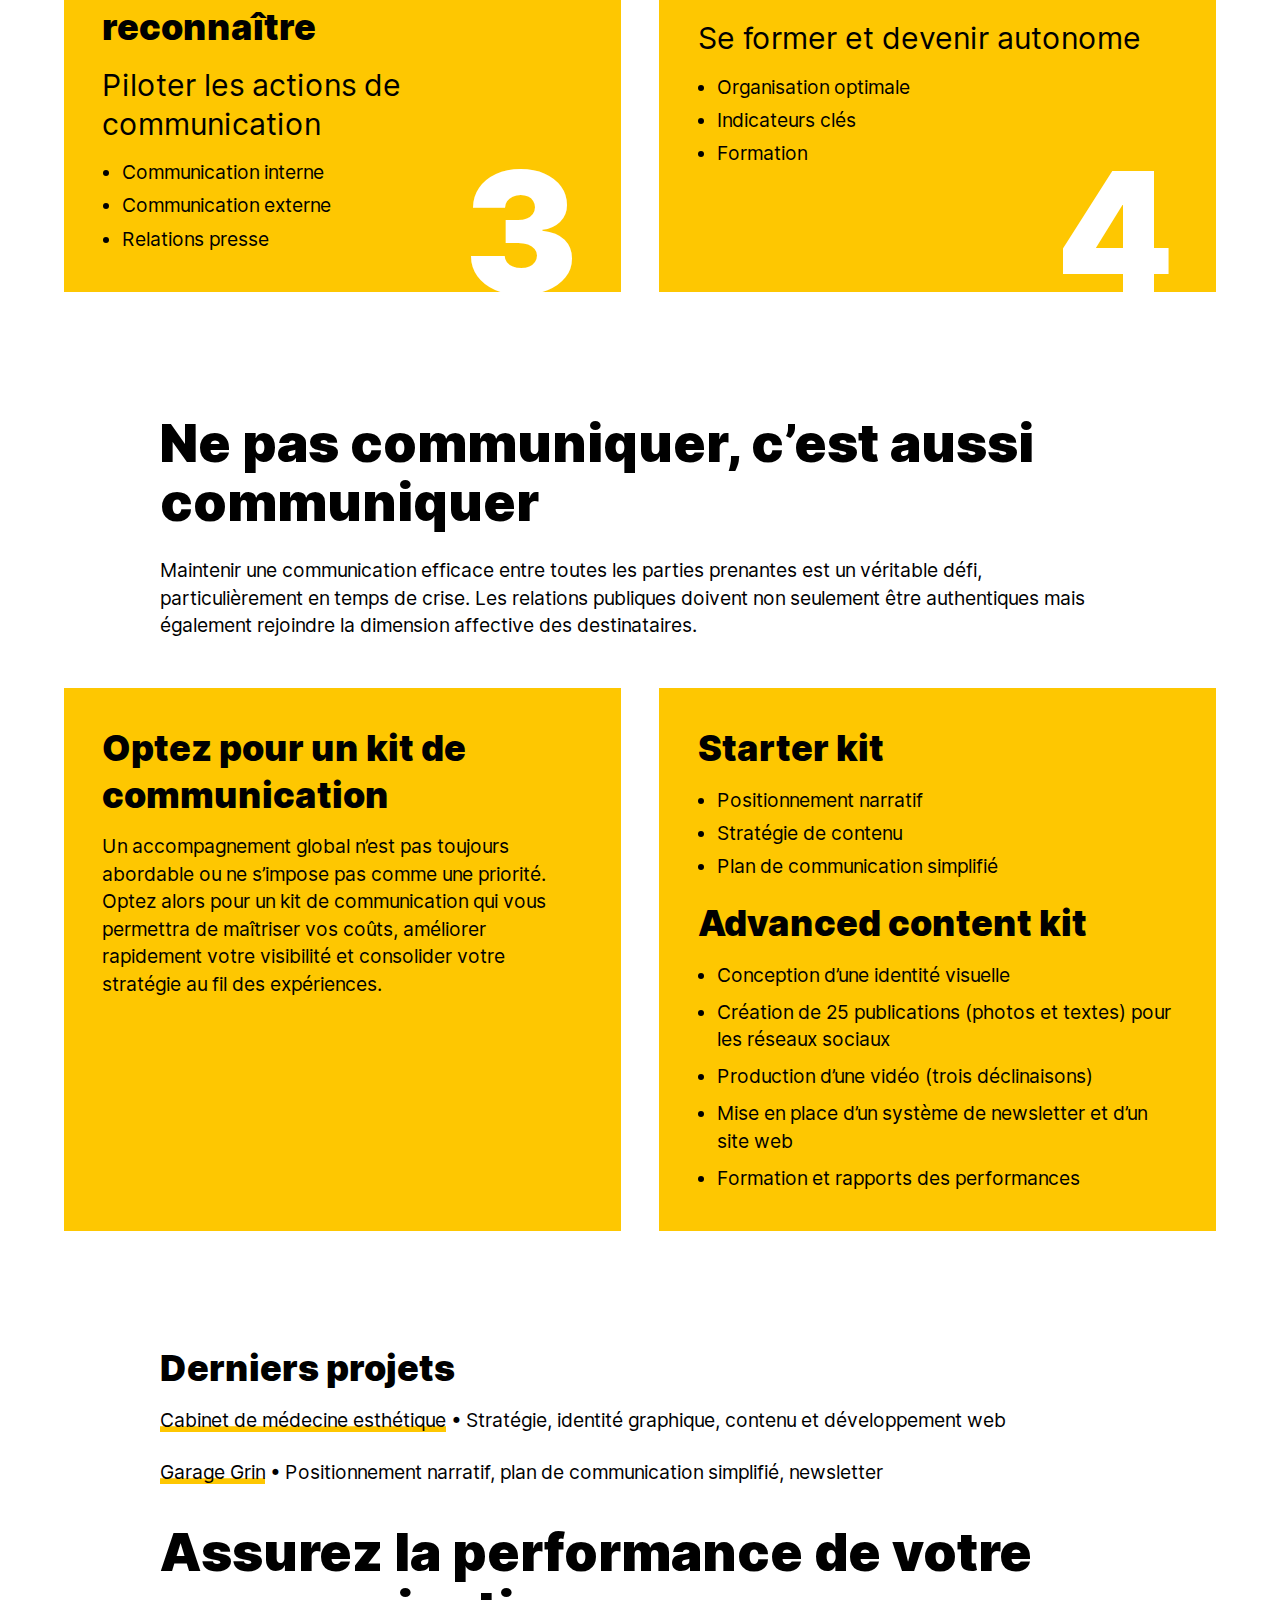
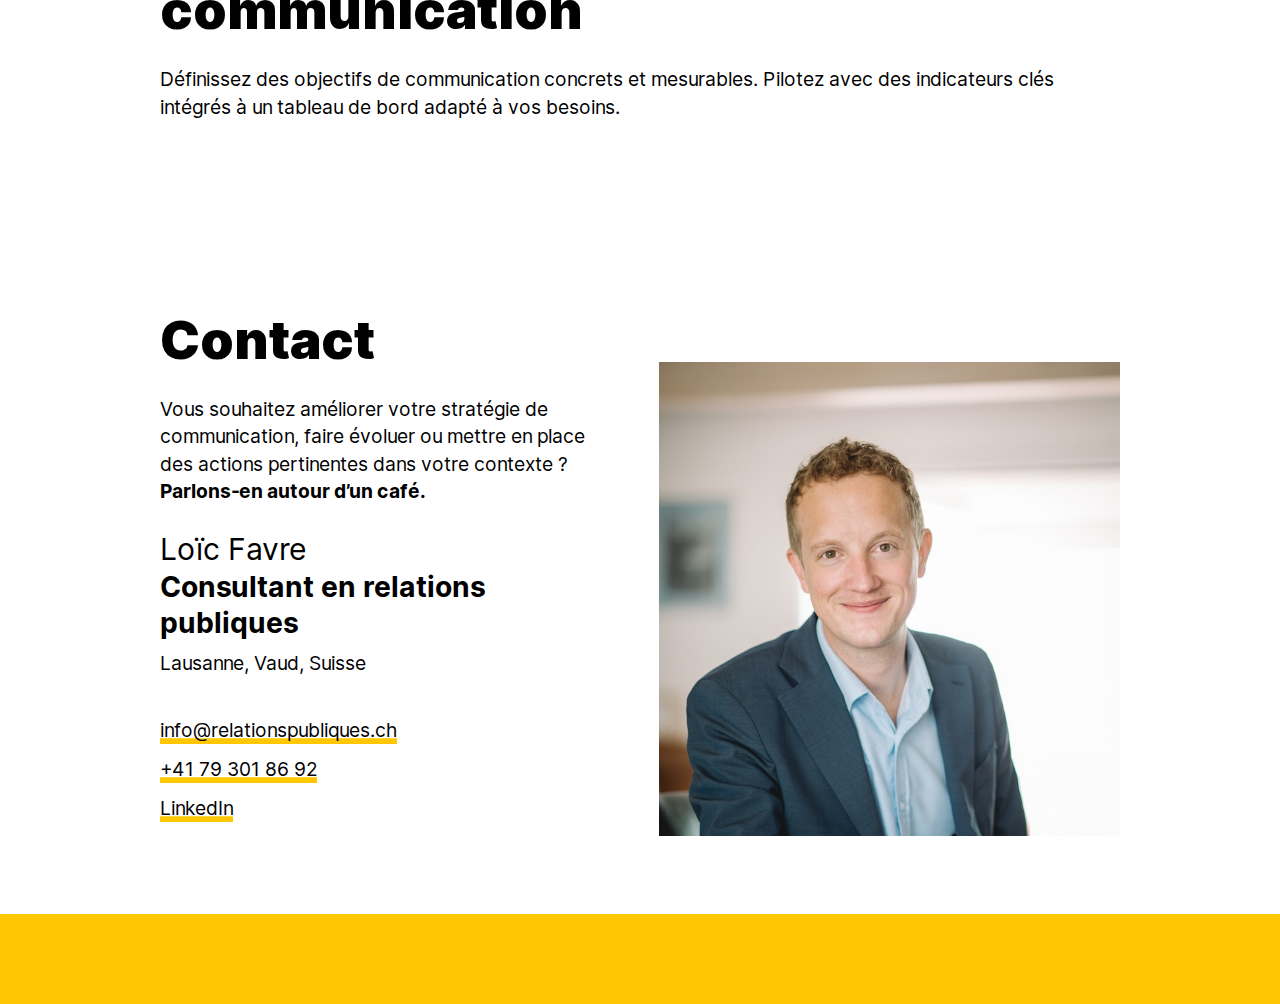
==== commit 37cc0f16: "deploy: 77c4c82dfdb6e52c4dc9c4a30811e8b1d54125a0" ====
--- a/index.html
+++ b/index.html
@@ -1 +1 @@
-<!doctype html><html lang=fr-ch><head><meta name=generator content="Hugo 0.79.1"><meta charset=utf-8><meta name=viewport content="width=device-width,initial-scale=1"><meta http-equiv=x-ua-compatible content="IE=edge"><title></title><link rel=stylesheet href=/css/style.css><link rel=apple-touch-icon sizes=57x57 href=/apple-icon-57x57.png><link rel=apple-touch-icon sizes=60x60 href=/apple-icon-60x60.png><link rel=apple-touch-icon sizes=72x72 href=/apple-icon-72x72.png><link rel=apple-touch-icon sizes=76x76 href=/apple-icon-76x76.png><link rel=apple-touch-icon sizes=114x114 href=/apple-icon-114x114.png><link rel=apple-touch-icon sizes=120x120 href=/apple-icon-120x120.png><link rel=apple-touch-icon sizes=144x144 href=/apple-icon-144x144.png><link rel=apple-touch-icon sizes=152x152 href=/apple-icon-152x152.png><link rel=apple-touch-icon sizes=180x180 href=/apple-icon-180x180.png><link rel=icon type=image/png sizes=192x192 href=/android-icon-192x192.png><link rel=icon type=image/png sizes=32x32 href=/favicon-32x32.png><link rel=icon type=image/png sizes=96x96 href=/favicon-96x96.png><link rel=icon type=image/png sizes=16x16 href=/favicon-16x16.png><link rel=manifest href=/manifest.json><meta name=msapplication-TileColor content="#000000"><meta name=msapplication-TileImage content="/ms-icon-144x144.png"><meta name=theme-color content="#000000"><meta property="og:url" content="https://relationspubliques.ch"><meta property="og:title" content><meta property="og:image" content="https://relationspubliques.ch/relationspubliques_banner.jpg"><meta property="og:image:url" content="https://relationspubliques.ch/relationspubliques_banner.jpg"><meta property="twitter:image" content="https://relationspubliques.ch/relationspubliques_banner.jpg"></head><body><header><h1>Relations<span>Publiques</span><br><i>Conseil en communication et relations publiques</i></h1></header><main class=container><div class=container-full><div class=teaser><img src=/uploads/header_loic_favre.jpg alt="Loïc Favre - Consultant en relations publiques en discussion"><div><h1 id=pourquoi-élaborer-une-stratégie-de-communication->Pourquoi élaborer une stratégie de communication ?</h1><p>Développer une image valorisante et assurer une communication cohérente sont des défis qui nécessitent une attention particulière et la mise en œuvre d’actions innovantes.</p><p>Afin de répondre aux enjeux des relations publiques, je propose une méthode en quatre étapes pour <strong>accompagner les entreprises et associations</strong> et les rendre autonome dans la conception, la mise en œuvre et le suivi de leur stratégie de communication.</p><p><a href=mailto:info@relationspubliques.ch>Prenez contact</a></p></div></div></div><h1 id=quatre-étapes-pour-améliorer-limpact-de-vos-actions>Quatre étapes pour améliorer l’impact de vos actions</h1><p>Identifiez vos forces, formulez votre proposition de valeurs et mettez en œuvre les actions de communication adéquates de manière autonome.</p><div class=container-full><div class=boxes><div class=box><h4 id=1>1</h4><h2 id=se-positionner-et-formuler-un-message>Se positionner et formuler un message</h2><h3 id=analyser-et-se-démarquer>Analyser et se démarquer</h3><ul><li>Diagnostic stratégique</li><li>Message map</li><li>Stratégie de communication</li></ul></div><div class=box><h4 id=2>2</h4><h2 id=créer-un-contenu-pertinent>Créer un contenu pertinent</h2><h3 id=travailler-la-forme-et-le-fond>Travailler la forme et le fond</h3><ul><li>Identité graphique</li><li>Création des contenus</li><li>Optimisation des supports</li></ul></div><div class=box><h4 id=3>3</h4><h2 id=se-faire-connaître-et-reconnaître>Se faire connaître et reconnaître</h2><h3 id=piloter-les-actions-de-communication>Piloter les actions de communication</h3><ul><li>Communication interne</li><li>Communication externe</li><li>Relations presse</li></ul></div><div class=box><h4 id=4>4</h4><h2 id=intégrer-les-compétences>Intégrer les compétences</h2><h3 id=se-former-et-devenir-autonome>Se former et devenir autonome</h3><ul><li>Organisation optimale</li><li>Indicateurs clés</li><li>Formation</li></ul></div></div></div><div class=article><h1 id=ne-pas-communiquer-cest-aussi-communiquer>Ne pas communiquer, c&rsquo;est aussi communiquer</h1><p>Maintenir une communication efficace entre toutes les parties prenantes est un véritable défi, particulièrement en temps de crise. Les relations publiques doivent non seulement être authentiques mais également rejoindre la dimension affective des destinataires.</p></div><div class=container-full><div class=boxes><div class=box><h2 id=optez-pour-un-kit-de-communication>Optez pour un kit de communication</h2><p>Un accompagnement global n’est pas toujours abordable ou ne s’impose pas comme une priorité. Optez alors pour un kit de communication qui vous permettra de maîtriser vos coûts, améliorer rapidement votre visibilité et consolider votre stratégie au fil des expériences.</p></div><div class=box><h2 id=starter-kit>Starter kit</h2><ul><li>Positionnement narratif</li><li>Stratégie de contenu</li><li>Plan de communication simplifié</li></ul><h2 id=advanced-content-kit>Advanced content kit</h2><ul><li><p>Conception d’une identité visuelle</p></li><li><p>Création de 25 publications (photos et textes) pour les réseaux sociaux</p></li><li><p>Production d’une vidéo (trois déclinaisons)</p></li><li><p>Mise en place d’un système de newsletter et d’un site web</p></li><li><p>Formation et rapports des performances</p></div></li></ul></div></div></div><h2 id=derniers-projets>Derniers projets</h2><p><a href=https://dt-esthetique.ch>Cabinet de médecine esthétique</a> • Stratégie, identité graphique, contenu et développement web<br></p><p><a href=https://click.mlsend.com/link/c/YT0xNzAzNjc2OTc4MjU2NjgxNjIxJmM9ajNzOCZlPTAmYj02MTk1MzQ3MTcmZD1hMWo4djBj.4mgkyDzg2BCSNKe7Czcz0jdq78ozFEGMRbLMkCQvnbA>Garage Grin</a> • Positionnement narratif, plan de communication simplifié, newsletter</p><br><br><h1 id=heading></h1><p>Assurez la performance de votre communication</p><p>Définissez des objectifs de communication concrets et mesurables. Pilotez avec des indicateurs clés intégrés à un tableau de bord adapté à vos besoins.</p><footer class=container-full><div class=container><div class=footer-container><div><h1 id=contact>Contact</h1><p>Vous souhaitez améliorer votre stratégie de communication, faire évoluer ou mettre en place des actions pertinentes dans votre contexte ? <strong>Parlons-en autour d’un café.</strong></p><h3 id=loïc-favre>Loïc Favre</h3><h4 id=consultant-en-relations-publiques><strong>Consultant en relations publiques</strong></h4><p>Lausanne, Vaud, Suisse<br><br><a href=mailto:info@relationspubliques.ch>info@relationspubliques.ch</a><br><a href=tel:0793018692>+41 79 301 86 92</a><br><a href=https://www.linkedin.com/in/loicfavre>LinkedIn</a><br><br><br><br></p></div><img src=/uploads/lf_contact.jpg></div></div></footer></main></body></html>+<!doctype html><html lang=fr-ch><head><meta name=generator content="Hugo 0.79.1"><meta charset=utf-8><meta name=viewport content="width=device-width,initial-scale=1"><meta http-equiv=x-ua-compatible content="IE=edge"><title></title><link rel=stylesheet href=/css/style.css><link rel=apple-touch-icon sizes=57x57 href=/apple-icon-57x57.png><link rel=apple-touch-icon sizes=60x60 href=/apple-icon-60x60.png><link rel=apple-touch-icon sizes=72x72 href=/apple-icon-72x72.png><link rel=apple-touch-icon sizes=76x76 href=/apple-icon-76x76.png><link rel=apple-touch-icon sizes=114x114 href=/apple-icon-114x114.png><link rel=apple-touch-icon sizes=120x120 href=/apple-icon-120x120.png><link rel=apple-touch-icon sizes=144x144 href=/apple-icon-144x144.png><link rel=apple-touch-icon sizes=152x152 href=/apple-icon-152x152.png><link rel=apple-touch-icon sizes=180x180 href=/apple-icon-180x180.png><link rel=icon type=image/png sizes=192x192 href=/android-icon-192x192.png><link rel=icon type=image/png sizes=32x32 href=/favicon-32x32.png><link rel=icon type=image/png sizes=96x96 href=/favicon-96x96.png><link rel=icon type=image/png sizes=16x16 href=/favicon-16x16.png><link rel=manifest href=/manifest.json><meta name=msapplication-TileColor content="#000000"><meta name=msapplication-TileImage content="/ms-icon-144x144.png"><meta name=theme-color content="#000000"><meta property="og:url" content="https://relationspubliques.ch"><meta property="og:title" content><meta property="og:image" content="https://relationspubliques.ch/relationspubliques_banner.jpg"><meta property="og:image:url" content="https://relationspubliques.ch/relationspubliques_banner.jpg"><meta property="twitter:image" content="https://relationspubliques.ch/relationspubliques_banner.jpg"></head><body><header><h1>Relations<span>Publiques</span><br><i>Conseil en communication et relations publiques</i></h1></header><main class=container><div class=container-full><div class=teaser><img src=/uploads/header_loic_favre.jpg alt="Loïc Favre - Consultant en relations publiques en discussion"><div><h1 id=pourquoi-élaborer-une-stratégie-de-communication->Pourquoi élaborer une stratégie de communication ?</h1><p>Développer une image valorisante et assurer une communication cohérente sont des défis qui nécessitent une attention particulière et la mise en œuvre d’actions innovantes.</p><p>Afin de répondre aux enjeux des relations publiques, je propose une méthode en quatre étapes pour <strong>accompagner les entreprises et associations</strong> et les rendre autonome dans la conception, la mise en œuvre et le suivi de leur stratégie de communication.</p><p><a href=mailto:info@relationspubliques.ch>Prenez contact</a></p></div></div></div><h1 id=quatre-étapes-pour-améliorer-limpact-de-vos-actions>Quatre étapes pour améliorer l’impact de vos actions</h1><p>Identifiez vos forces, formulez votre proposition de valeurs et mettez en œuvre les actions de communication adéquates de manière autonome.</p><div class=container-full><div class=boxes><div class=box><h4 id=1>1</h4><h2 id=se-positionner-et-formuler-un-message>Se positionner et formuler un message</h2><h3 id=analyser-et-se-démarquer>Analyser et se démarquer</h3><ul><li>Diagnostic stratégique</li><li>Message map</li><li>Stratégie de communication</li></ul></div><div class=box><h4 id=2>2</h4><h2 id=créer-un-contenu-pertinent>Créer un contenu pertinent</h2><h3 id=travailler-la-forme-et-le-fond>Travailler la forme et le fond</h3><ul><li>Identité graphique</li><li>Création des contenus</li><li>Optimisation des supports</li></ul></div><div class=box><h4 id=3>3</h4><h2 id=se-faire-connaître-et-reconnaître>Se faire connaître et reconnaître</h2><h3 id=piloter-les-actions-de-communication>Piloter les actions de communication</h3><ul><li>Communication interne</li><li>Communication externe</li><li>Relations presse</li></ul></div><div class=box><h4 id=4>4</h4><h2 id=intégrer-les-compétences>Intégrer les compétences</h2><h3 id=se-former-et-devenir-autonome>Se former et devenir autonome</h3><ul><li>Organisation optimale</li><li>Indicateurs clés</li><li>Formation</li></ul></div></div></div><div class=article><h1 id=ne-pas-communiquer-cest-aussi-communiquer>Ne pas communiquer, c&rsquo;est aussi communiquer</h1><p>Maintenir une communication efficace entre toutes les parties prenantes est un véritable défi, particulièrement en temps de crise. Les relations publiques doivent non seulement être authentiques mais également rejoindre la dimension affective des destinataires.</p></div><div class=container-full><div class=boxes><div class=box><h2 id=optez-pour-un-kit-de-communication>Optez pour un kit de communication</h2><p>Un accompagnement global n’est pas toujours abordable ou ne s’impose pas comme une priorité. Optez alors pour un kit de communication qui vous permettra de maîtriser vos coûts, améliorer rapidement votre visibilité et consolider votre stratégie au fil des expériences.</p></div><div class=box><h2 id=starter-kit>Starter kit</h2><ul><li>Positionnement narratif</li><li>Stratégie de contenu</li><li>Plan de communication simplifié</li></ul><h2 id=advanced-content-kit>Advanced content kit</h2><ul><li><p>Conception d’une identité visuelle</p></li><li><p>Création de 25 publications (photos et textes) pour les réseaux sociaux</p></li><li><p>Production d’une vidéo (trois déclinaisons)</p></li><li><p>Mise en place d’un système de newsletter et d’un site web</p></li><li><p>Formation et rapports des performances</p></div></li></ul></div></div></div><h2 id=derniers-projets>Derniers projets</h2><p><a href=https://dt-esthetique.ch>Cabinet de médecine esthétique</a> • Stratégie, identité graphique, contenu et développement web<br></p><p><a href=https://click.mlsend.com/link/c/YT0xNzAzNjc2OTc4MjU2NjgxNjIxJmM9ajNzOCZlPTAmYj02MTk1MzQ3MTcmZD1hMWo4djBj.4mgkyDzg2BCSNKe7Czcz0jdq78ozFEGMRbLMkCQvnbA>Garage Grin</a> • Positionnement narratif, plan de communication simplifié, newsletter</p><br><br><h1 id=assurez-la-performance-de-votre-communication>Assurez la performance de votre communication</h1><p>Définissez des objectifs de communication concrets et mesurables. Pilotez avec des indicateurs clés intégrés à un tableau de bord adapté à vos besoins.</p><footer class=container-full><div class=container><div class=footer-container><div><h1 id=contact>Contact</h1><p>Vous souhaitez améliorer votre stratégie de communication, faire évoluer ou mettre en place des actions pertinentes dans votre contexte ? <strong>Parlons-en autour d’un café.</strong></p><h3 id=loïc-favre>Loïc Favre</h3><h4 id=consultant-en-relations-publiques><strong>Consultant en relations publiques</strong></h4><p>Lausanne, Vaud, Suisse<br><br><a href=mailto:info@relationspubliques.ch>info@relationspubliques.ch</a><br><a href=tel:0793018692>+41 79 301 86 92</a><br><a href=https://www.linkedin.com/in/loicfavre>LinkedIn</a><br><br><br><br></p></div><img src=/uploads/lf_contact.jpg></div></div></footer></main></body></html>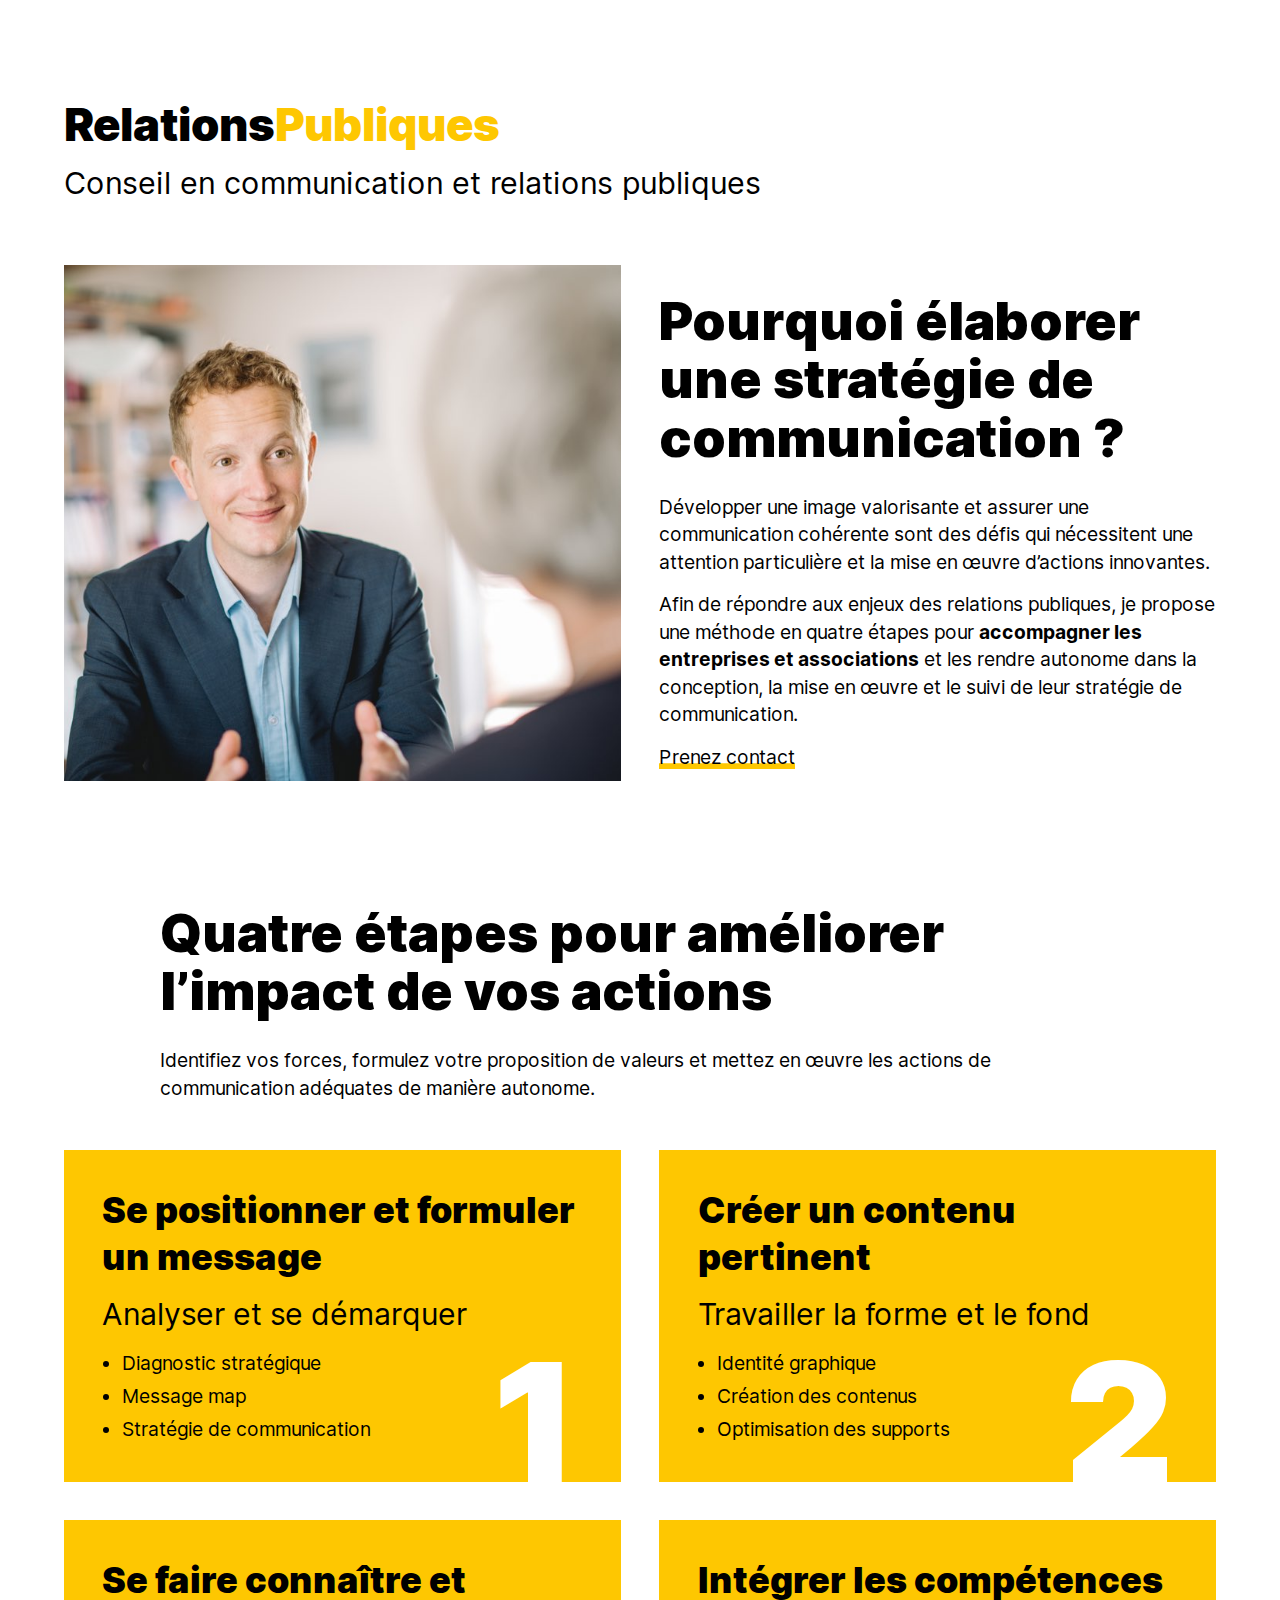
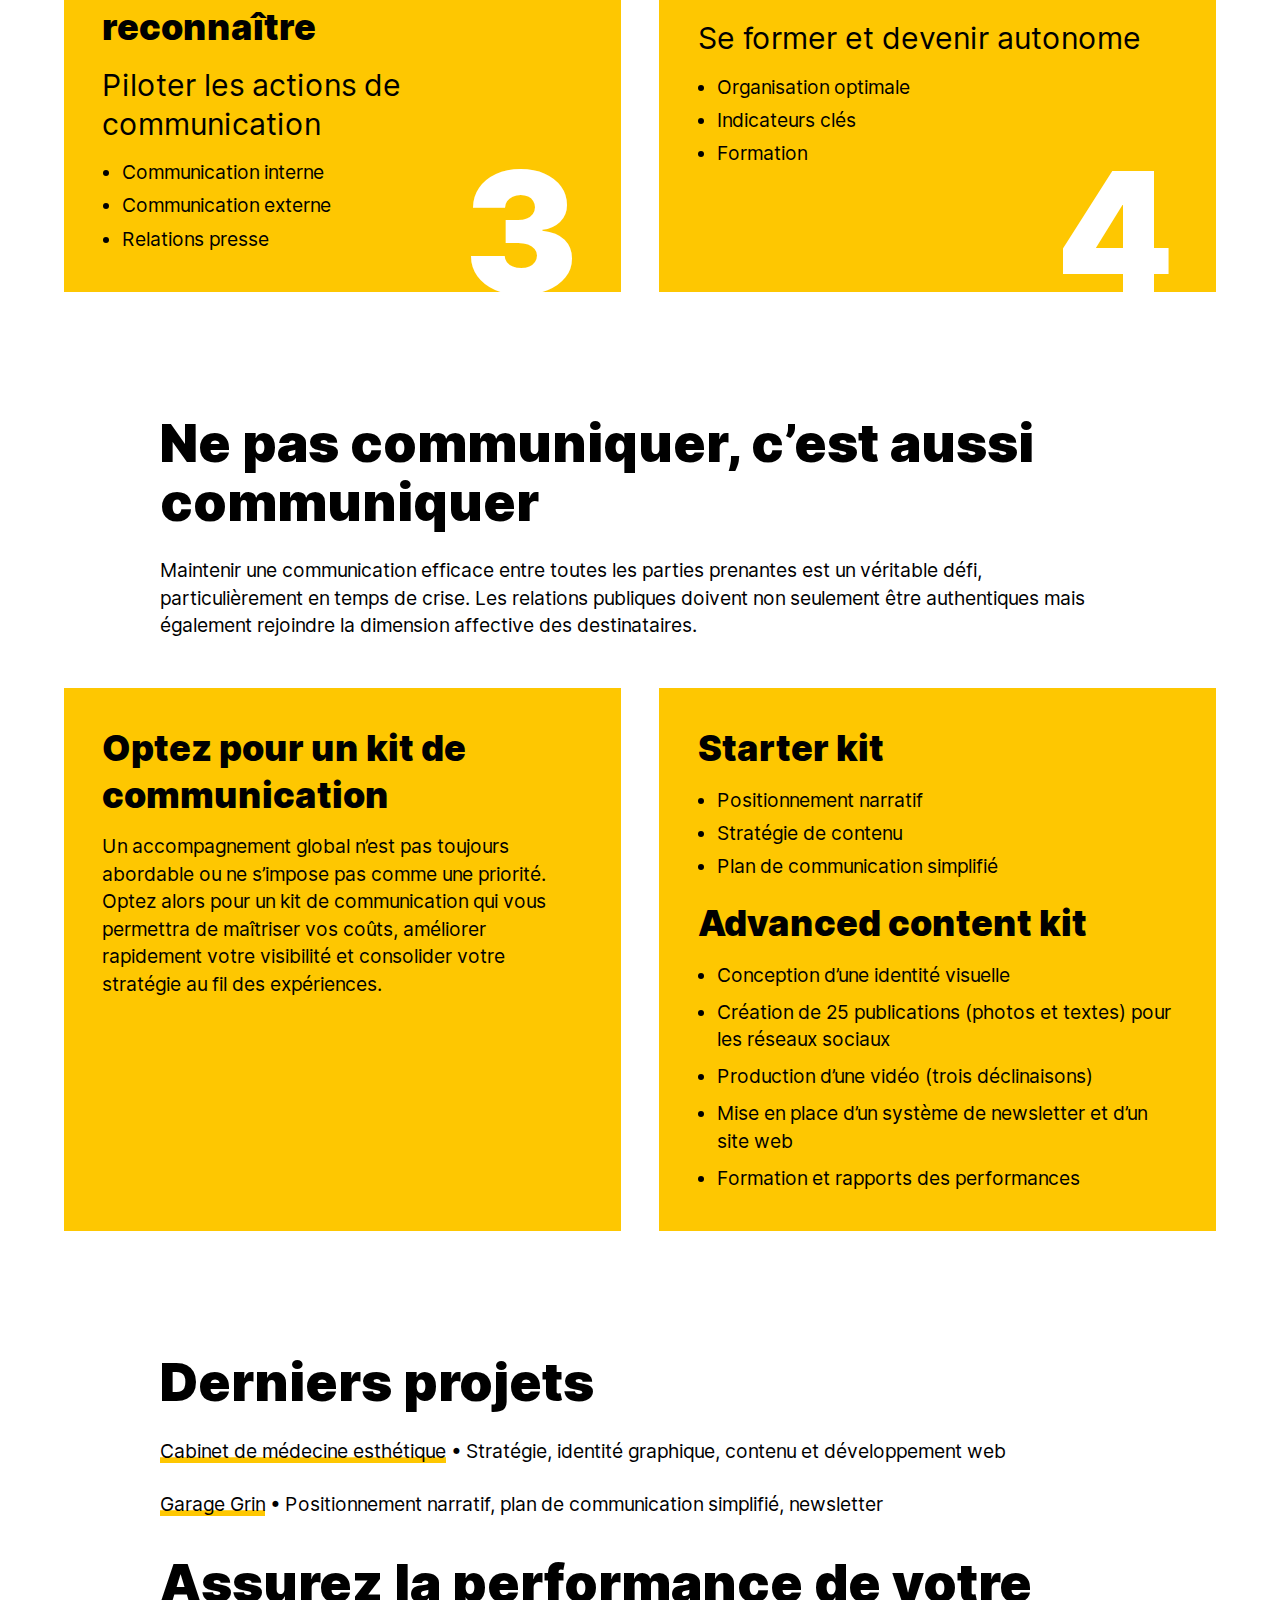
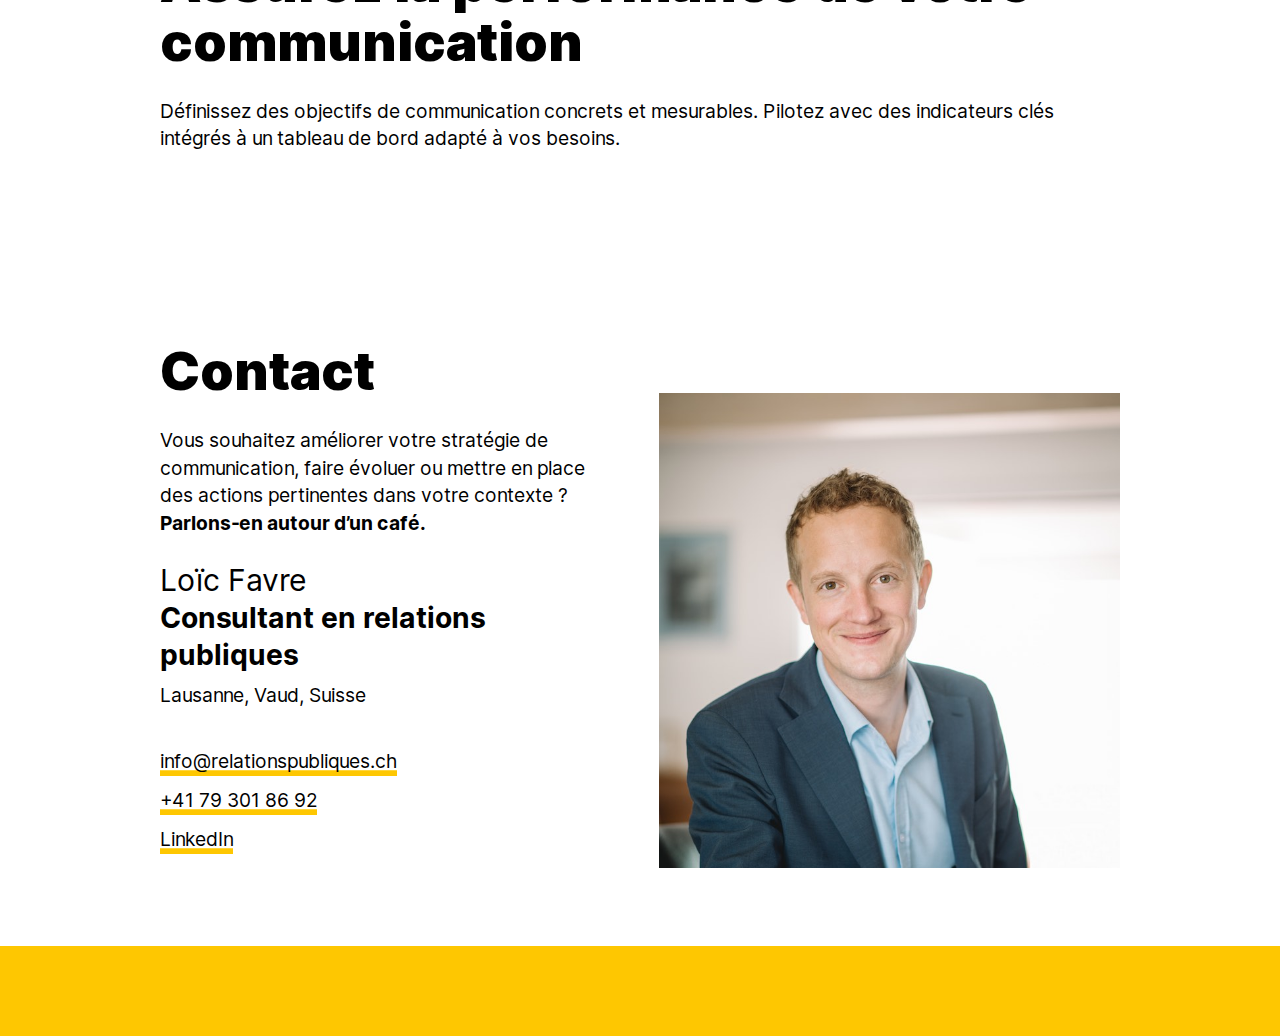
==== commit b9c2750d: "deploy: 1929482d72197e857e58fbb95bd2fcc424d00b41" ====
--- a/index.html
+++ b/index.html
@@ -1 +1 @@
-<!doctype html><html lang=fr-ch><head><meta name=generator content="Hugo 0.79.1"><meta charset=utf-8><meta name=viewport content="width=device-width,initial-scale=1"><meta http-equiv=x-ua-compatible content="IE=edge"><title></title><link rel=stylesheet href=/css/style.css><link rel=apple-touch-icon sizes=57x57 href=/apple-icon-57x57.png><link rel=apple-touch-icon sizes=60x60 href=/apple-icon-60x60.png><link rel=apple-touch-icon sizes=72x72 href=/apple-icon-72x72.png><link rel=apple-touch-icon sizes=76x76 href=/apple-icon-76x76.png><link rel=apple-touch-icon sizes=114x114 href=/apple-icon-114x114.png><link rel=apple-touch-icon sizes=120x120 href=/apple-icon-120x120.png><link rel=apple-touch-icon sizes=144x144 href=/apple-icon-144x144.png><link rel=apple-touch-icon sizes=152x152 href=/apple-icon-152x152.png><link rel=apple-touch-icon sizes=180x180 href=/apple-icon-180x180.png><link rel=icon type=image/png sizes=192x192 href=/android-icon-192x192.png><link rel=icon type=image/png sizes=32x32 href=/favicon-32x32.png><link rel=icon type=image/png sizes=96x96 href=/favicon-96x96.png><link rel=icon type=image/png sizes=16x16 href=/favicon-16x16.png><link rel=manifest href=/manifest.json><meta name=msapplication-TileColor content="#000000"><meta name=msapplication-TileImage content="/ms-icon-144x144.png"><meta name=theme-color content="#000000"><meta property="og:url" content="https://relationspubliques.ch"><meta property="og:title" content><meta property="og:image" content="https://relationspubliques.ch/relationspubliques_banner.jpg"><meta property="og:image:url" content="https://relationspubliques.ch/relationspubliques_banner.jpg"><meta property="twitter:image" content="https://relationspubliques.ch/relationspubliques_banner.jpg"></head><body><header><h1>Relations<span>Publiques</span><br><i>Conseil en communication et relations publiques</i></h1></header><main class=container><div class=container-full><div class=teaser><img src=/uploads/header_loic_favre.jpg alt="Loïc Favre - Consultant en relations publiques en discussion"><div><h1 id=pourquoi-élaborer-une-stratégie-de-communication->Pourquoi élaborer une stratégie de communication ?</h1><p>Développer une image valorisante et assurer une communication cohérente sont des défis qui nécessitent une attention particulière et la mise en œuvre d’actions innovantes.</p><p>Afin de répondre aux enjeux des relations publiques, je propose une méthode en quatre étapes pour <strong>accompagner les entreprises et associations</strong> et les rendre autonome dans la conception, la mise en œuvre et le suivi de leur stratégie de communication.</p><p><a href=mailto:info@relationspubliques.ch>Prenez contact</a></p></div></div></div><h1 id=quatre-étapes-pour-améliorer-limpact-de-vos-actions>Quatre étapes pour améliorer l’impact de vos actions</h1><p>Identifiez vos forces, formulez votre proposition de valeurs et mettez en œuvre les actions de communication adéquates de manière autonome.</p><div class=container-full><div class=boxes><div class=box><h4 id=1>1</h4><h2 id=se-positionner-et-formuler-un-message>Se positionner et formuler un message</h2><h3 id=analyser-et-se-démarquer>Analyser et se démarquer</h3><ul><li>Diagnostic stratégique</li><li>Message map</li><li>Stratégie de communication</li></ul></div><div class=box><h4 id=2>2</h4><h2 id=créer-un-contenu-pertinent>Créer un contenu pertinent</h2><h3 id=travailler-la-forme-et-le-fond>Travailler la forme et le fond</h3><ul><li>Identité graphique</li><li>Création des contenus</li><li>Optimisation des supports</li></ul></div><div class=box><h4 id=3>3</h4><h2 id=se-faire-connaître-et-reconnaître>Se faire connaître et reconnaître</h2><h3 id=piloter-les-actions-de-communication>Piloter les actions de communication</h3><ul><li>Communication interne</li><li>Communication externe</li><li>Relations presse</li></ul></div><div class=box><h4 id=4>4</h4><h2 id=intégrer-les-compétences>Intégrer les compétences</h2><h3 id=se-former-et-devenir-autonome>Se former et devenir autonome</h3><ul><li>Organisation optimale</li><li>Indicateurs clés</li><li>Formation</li></ul></div></div></div><div class=article><h1 id=ne-pas-communiquer-cest-aussi-communiquer>Ne pas communiquer, c&rsquo;est aussi communiquer</h1><p>Maintenir une communication efficace entre toutes les parties prenantes est un véritable défi, particulièrement en temps de crise. Les relations publiques doivent non seulement être authentiques mais également rejoindre la dimension affective des destinataires.</p></div><div class=container-full><div class=boxes><div class=box><h2 id=optez-pour-un-kit-de-communication>Optez pour un kit de communication</h2><p>Un accompagnement global n’est pas toujours abordable ou ne s’impose pas comme une priorité. Optez alors pour un kit de communication qui vous permettra de maîtriser vos coûts, améliorer rapidement votre visibilité et consolider votre stratégie au fil des expériences.</p></div><div class=box><h2 id=starter-kit>Starter kit</h2><ul><li>Positionnement narratif</li><li>Stratégie de contenu</li><li>Plan de communication simplifié</li></ul><h2 id=advanced-content-kit>Advanced content kit</h2><ul><li><p>Conception d’une identité visuelle</p></li><li><p>Création de 25 publications (photos et textes) pour les réseaux sociaux</p></li><li><p>Production d’une vidéo (trois déclinaisons)</p></li><li><p>Mise en place d’un système de newsletter et d’un site web</p></li><li><p>Formation et rapports des performances</p></div></li></ul></div></div></div><h2 id=derniers-projets>Derniers projets</h2><p><a href=https://dt-esthetique.ch>Cabinet de médecine esthétique</a> • Stratégie, identité graphique, contenu et développement web<br></p><p><a href=https://click.mlsend.com/link/c/YT0xNzAzNjc2OTc4MjU2NjgxNjIxJmM9ajNzOCZlPTAmYj02MTk1MzQ3MTcmZD1hMWo4djBj.4mgkyDzg2BCSNKe7Czcz0jdq78ozFEGMRbLMkCQvnbA>Garage Grin</a> • Positionnement narratif, plan de communication simplifié, newsletter</p><br><br><h1 id=assurez-la-performance-de-votre-communication>Assurez la performance de votre communication</h1><p>Définissez des objectifs de communication concrets et mesurables. Pilotez avec des indicateurs clés intégrés à un tableau de bord adapté à vos besoins.</p><footer class=container-full><div class=container><div class=footer-container><div><h1 id=contact>Contact</h1><p>Vous souhaitez améliorer votre stratégie de communication, faire évoluer ou mettre en place des actions pertinentes dans votre contexte ? <strong>Parlons-en autour d’un café.</strong></p><h3 id=loïc-favre>Loïc Favre</h3><h4 id=consultant-en-relations-publiques><strong>Consultant en relations publiques</strong></h4><p>Lausanne, Vaud, Suisse<br><br><a href=mailto:info@relationspubliques.ch>info@relationspubliques.ch</a><br><a href=tel:0793018692>+41 79 301 86 92</a><br><a href=https://www.linkedin.com/in/loicfavre>LinkedIn</a><br><br><br><br></p></div><img src=/uploads/lf_contact.jpg></div></div></footer></main></body></html>+<!doctype html><html lang=fr-ch><head><meta name=generator content="Hugo 0.79.1"><meta charset=utf-8><meta name=viewport content="width=device-width,initial-scale=1"><meta http-equiv=x-ua-compatible content="IE=edge"><title></title><link rel=stylesheet href=/css/style.css><link rel=apple-touch-icon sizes=57x57 href=/apple-icon-57x57.png><link rel=apple-touch-icon sizes=60x60 href=/apple-icon-60x60.png><link rel=apple-touch-icon sizes=72x72 href=/apple-icon-72x72.png><link rel=apple-touch-icon sizes=76x76 href=/apple-icon-76x76.png><link rel=apple-touch-icon sizes=114x114 href=/apple-icon-114x114.png><link rel=apple-touch-icon sizes=120x120 href=/apple-icon-120x120.png><link rel=apple-touch-icon sizes=144x144 href=/apple-icon-144x144.png><link rel=apple-touch-icon sizes=152x152 href=/apple-icon-152x152.png><link rel=apple-touch-icon sizes=180x180 href=/apple-icon-180x180.png><link rel=icon type=image/png sizes=192x192 href=/android-icon-192x192.png><link rel=icon type=image/png sizes=32x32 href=/favicon-32x32.png><link rel=icon type=image/png sizes=96x96 href=/favicon-96x96.png><link rel=icon type=image/png sizes=16x16 href=/favicon-16x16.png><link rel=manifest href=/manifest.json><meta name=msapplication-TileColor content="#000000"><meta name=msapplication-TileImage content="/ms-icon-144x144.png"><meta name=theme-color content="#000000"><meta property="og:url" content="https://relationspubliques.ch"><meta property="og:title" content><meta property="og:image" content="https://relationspubliques.ch/relationspubliques_banner.jpg"><meta property="og:image:url" content="https://relationspubliques.ch/relationspubliques_banner.jpg"><meta property="twitter:image" content="https://relationspubliques.ch/relationspubliques_banner.jpg"></head><body><header><h1>Relations<span>Publiques</span><br><i>Conseil en communication et relations publiques</i></h1></header><main class=container><div class=container-full><div class=teaser><img src=/uploads/header_loic_favre.jpg alt="Loïc Favre - Consultant en relations publiques en discussion"><div><h1 id=pourquoi-élaborer-une-stratégie-de-communication->Pourquoi élaborer une stratégie de communication ?</h1><p>Développer une image valorisante et assurer une communication cohérente sont des défis qui nécessitent une attention particulière et la mise en œuvre d’actions innovantes.</p><p>Afin de répondre aux enjeux des relations publiques, je propose une méthode en quatre étapes pour <strong>accompagner les entreprises et associations</strong> et les rendre autonome dans la conception, la mise en œuvre et le suivi de leur stratégie de communication.</p><p><a href=mailto:info@relationspubliques.ch>Prenez contact</a></p></div></div></div><h1 id=quatre-étapes-pour-améliorer-limpact-de-vos-actions>Quatre étapes pour améliorer l’impact de vos actions</h1><p>Identifiez vos forces, formulez votre proposition de valeurs et mettez en œuvre les actions de communication adéquates de manière autonome.</p><div class=container-full><div class=boxes><div class=box><h4 id=1>1</h4><h2 id=se-positionner-et-formuler-un-message>Se positionner et formuler un message</h2><h3 id=analyser-et-se-démarquer>Analyser et se démarquer</h3><ul><li>Diagnostic stratégique</li><li>Message map</li><li>Stratégie de communication</li></ul></div><div class=box><h4 id=2>2</h4><h2 id=créer-un-contenu-pertinent>Créer un contenu pertinent</h2><h3 id=travailler-la-forme-et-le-fond>Travailler la forme et le fond</h3><ul><li>Identité graphique</li><li>Création des contenus</li><li>Optimisation des supports</li></ul></div><div class=box><h4 id=3>3</h4><h2 id=se-faire-connaître-et-reconnaître>Se faire connaître et reconnaître</h2><h3 id=piloter-les-actions-de-communication>Piloter les actions de communication</h3><ul><li>Communication interne</li><li>Communication externe</li><li>Relations presse</li></ul></div><div class=box><h4 id=4>4</h4><h2 id=intégrer-les-compétences>Intégrer les compétences</h2><h3 id=se-former-et-devenir-autonome>Se former et devenir autonome</h3><ul><li>Organisation optimale</li><li>Indicateurs clés</li><li>Formation</li></ul></div></div></div><div class=article><h1 id=ne-pas-communiquer-cest-aussi-communiquer>Ne pas communiquer, c&rsquo;est aussi communiquer</h1><p>Maintenir une communication efficace entre toutes les parties prenantes est un véritable défi, particulièrement en temps de crise. Les relations publiques doivent non seulement être authentiques mais également rejoindre la dimension affective des destinataires.</p></div><div class=container-full><div class=boxes><div class=box><h2 id=optez-pour-un-kit-de-communication>Optez pour un kit de communication</h2><p>Un accompagnement global n’est pas toujours abordable ou ne s’impose pas comme une priorité. Optez alors pour un kit de communication qui vous permettra de maîtriser vos coûts, améliorer rapidement votre visibilité et consolider votre stratégie au fil des expériences.</p></div><div class=box><h2 id=starter-kit>Starter kit</h2><ul><li>Positionnement narratif</li><li>Stratégie de contenu</li><li>Plan de communication simplifié</li></ul><h2 id=advanced-content-kit>Advanced content kit</h2><ul><li><p>Conception d’une identité visuelle</p></li><li><p>Création de 25 publications (photos et textes) pour les réseaux sociaux</p></li><li><p>Production d’une vidéo (trois déclinaisons)</p></li><li><p>Mise en place d’un système de newsletter et d’un site web</p></li><li><p>Formation et rapports des performances</p></div></li></ul></div></div></div><h1 id=derniers-projets>Derniers projets</h1><p><a href=https://dt-esthetique.ch>Cabinet de médecine esthétique</a> • Stratégie, identité graphique, contenu et développement web<br></p><p><a href=https://click.mlsend.com/link/c/YT0xNzAzNjc2OTc4MjU2NjgxNjIxJmM9ajNzOCZlPTAmYj02MTk1MzQ3MTcmZD1hMWo4djBj.4mgkyDzg2BCSNKe7Czcz0jdq78ozFEGMRbLMkCQvnbA>Garage Grin</a> • Positionnement narratif, plan de communication simplifié, newsletter</p><br><br><h1 id=assurez-la-performance-de-votre-communication>Assurez la performance de votre communication</h1><p>Définissez des objectifs de communication concrets et mesurables. Pilotez avec des indicateurs clés intégrés à un tableau de bord adapté à vos besoins.</p><footer class=container-full><div class=container><div class=footer-container><div><h1 id=contact>Contact</h1><p>Vous souhaitez améliorer votre stratégie de communication, faire évoluer ou mettre en place des actions pertinentes dans votre contexte ? <strong>Parlons-en autour d’un café.</strong></p><h3 id=loïc-favre>Loïc Favre</h3><h4 id=consultant-en-relations-publiques><strong>Consultant en relations publiques</strong></h4><p>Lausanne, Vaud, Suisse<br><br><a href=mailto:info@relationspubliques.ch>info@relationspubliques.ch</a><br><a href=tel:0793018692>+41 79 301 86 92</a><br><a href=https://www.linkedin.com/in/loicfavre>LinkedIn</a><br><br><br><br></p></div><img src=/uploads/lf_contact.jpg></div></div></footer></main></body></html>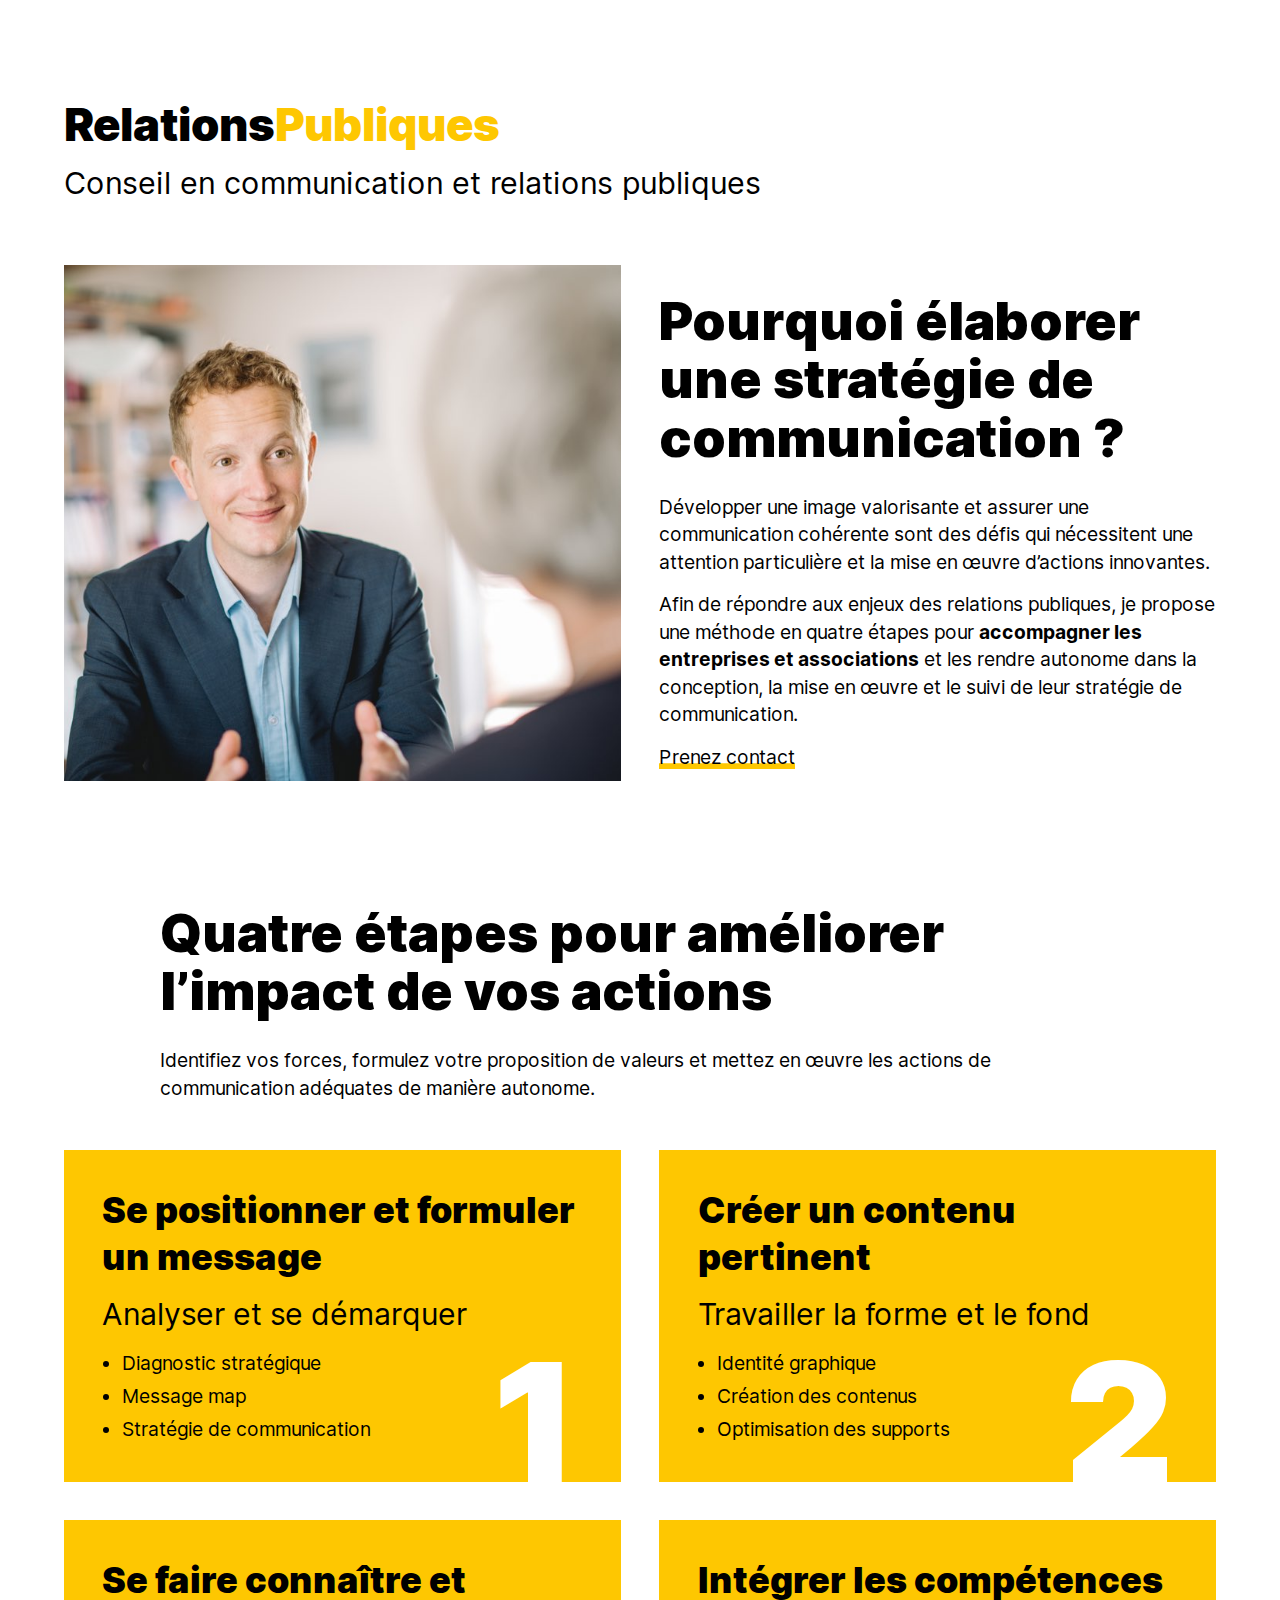
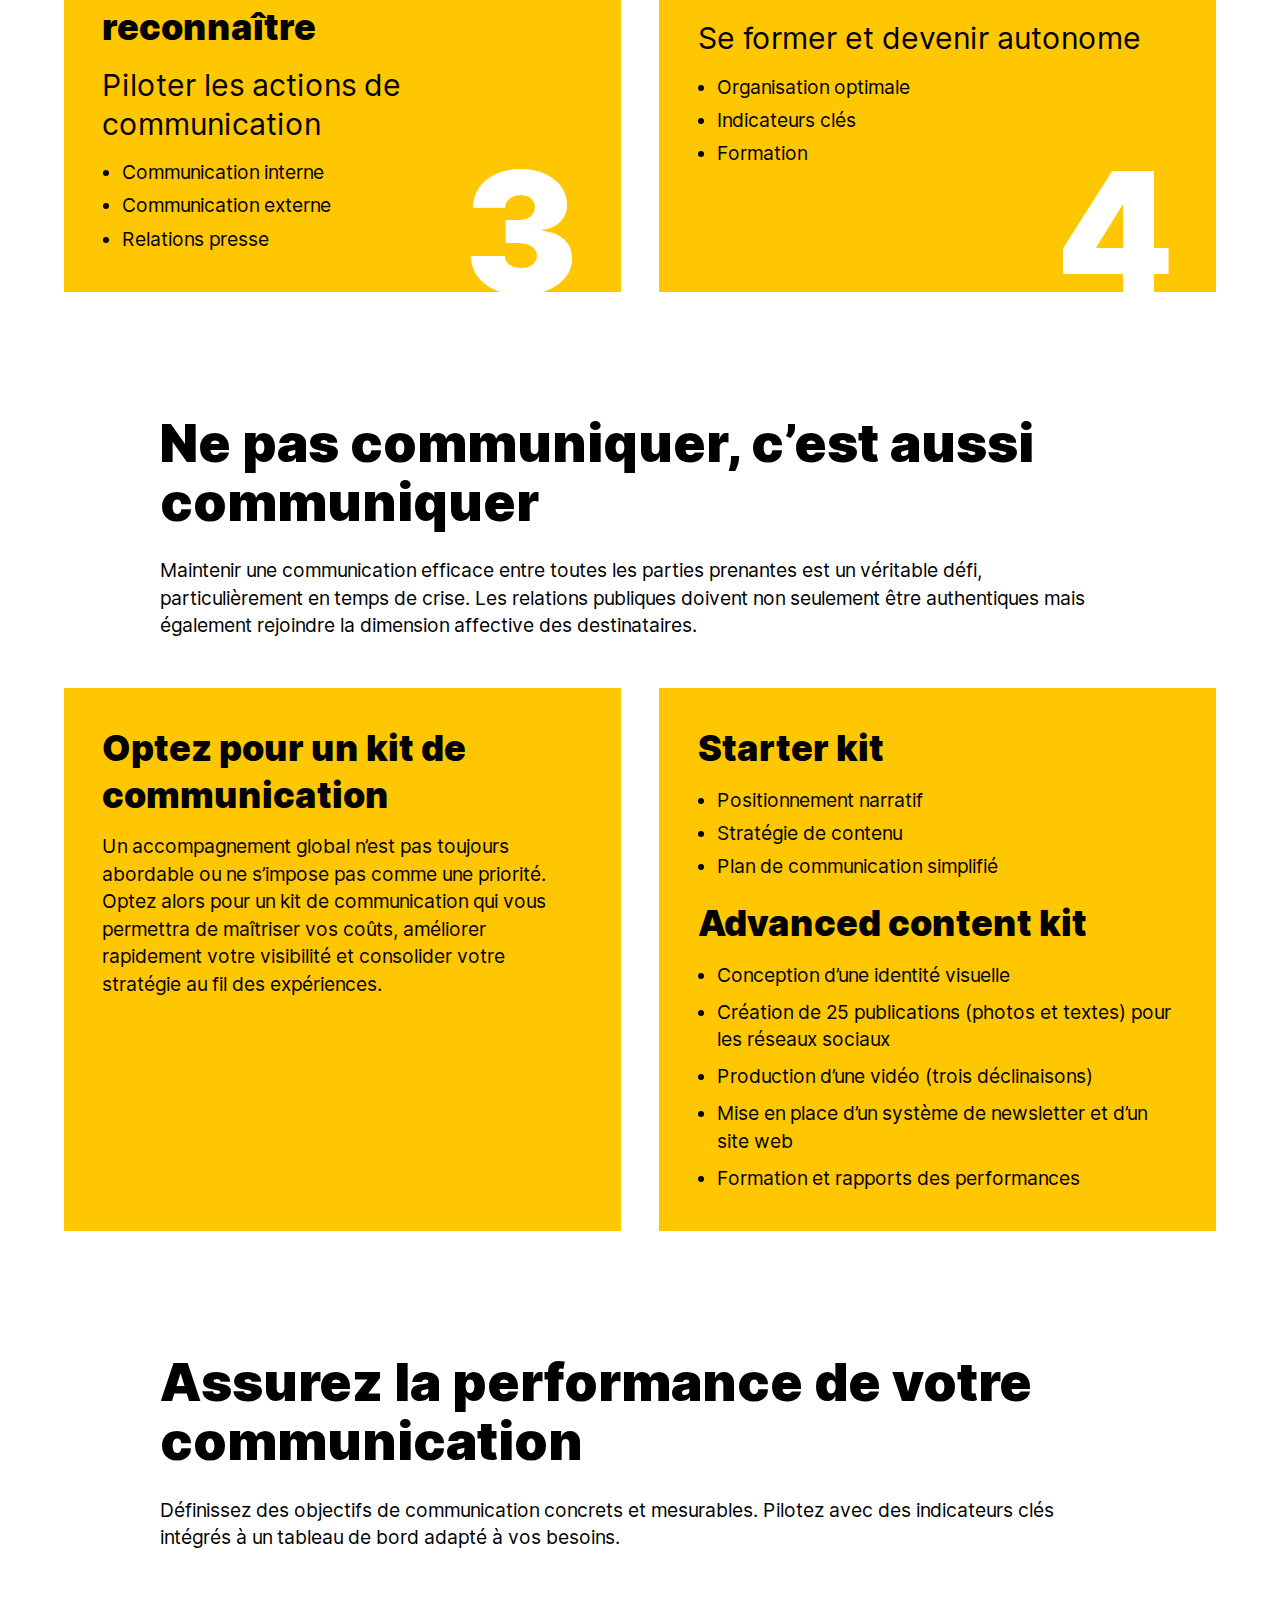
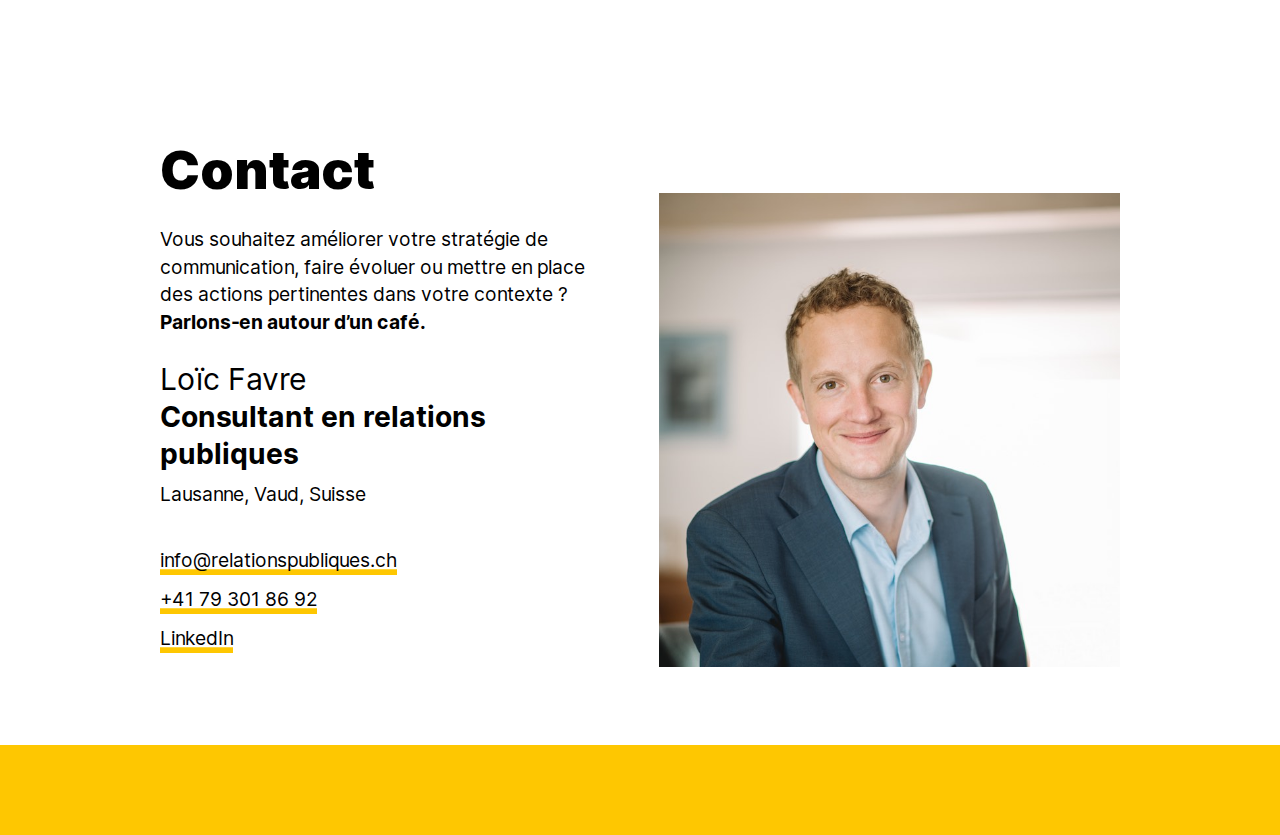
==== commit 832326aa: "deploy: 78a09996b1bac552baa7e29cece35b282d3298d4" ====
--- a/index.html
+++ b/index.html
@@ -1 +1 @@
-<!doctype html><html lang=fr-ch><head><meta name=generator content="Hugo 0.79.1"><meta charset=utf-8><meta name=viewport content="width=device-width,initial-scale=1"><meta http-equiv=x-ua-compatible content="IE=edge"><title></title><link rel=stylesheet href=/css/style.css><link rel=apple-touch-icon sizes=57x57 href=/apple-icon-57x57.png><link rel=apple-touch-icon sizes=60x60 href=/apple-icon-60x60.png><link rel=apple-touch-icon sizes=72x72 href=/apple-icon-72x72.png><link rel=apple-touch-icon sizes=76x76 href=/apple-icon-76x76.png><link rel=apple-touch-icon sizes=114x114 href=/apple-icon-114x114.png><link rel=apple-touch-icon sizes=120x120 href=/apple-icon-120x120.png><link rel=apple-touch-icon sizes=144x144 href=/apple-icon-144x144.png><link rel=apple-touch-icon sizes=152x152 href=/apple-icon-152x152.png><link rel=apple-touch-icon sizes=180x180 href=/apple-icon-180x180.png><link rel=icon type=image/png sizes=192x192 href=/android-icon-192x192.png><link rel=icon type=image/png sizes=32x32 href=/favicon-32x32.png><link rel=icon type=image/png sizes=96x96 href=/favicon-96x96.png><link rel=icon type=image/png sizes=16x16 href=/favicon-16x16.png><link rel=manifest href=/manifest.json><meta name=msapplication-TileColor content="#000000"><meta name=msapplication-TileImage content="/ms-icon-144x144.png"><meta name=theme-color content="#000000"><meta property="og:url" content="https://relationspubliques.ch"><meta property="og:title" content><meta property="og:image" content="https://relationspubliques.ch/relationspubliques_banner.jpg"><meta property="og:image:url" content="https://relationspubliques.ch/relationspubliques_banner.jpg"><meta property="twitter:image" content="https://relationspubliques.ch/relationspubliques_banner.jpg"></head><body><header><h1>Relations<span>Publiques</span><br><i>Conseil en communication et relations publiques</i></h1></header><main class=container><div class=container-full><div class=teaser><img src=/uploads/header_loic_favre.jpg alt="Loïc Favre - Consultant en relations publiques en discussion"><div><h1 id=pourquoi-élaborer-une-stratégie-de-communication->Pourquoi élaborer une stratégie de communication ?</h1><p>Développer une image valorisante et assurer une communication cohérente sont des défis qui nécessitent une attention particulière et la mise en œuvre d’actions innovantes.</p><p>Afin de répondre aux enjeux des relations publiques, je propose une méthode en quatre étapes pour <strong>accompagner les entreprises et associations</strong> et les rendre autonome dans la conception, la mise en œuvre et le suivi de leur stratégie de communication.</p><p><a href=mailto:info@relationspubliques.ch>Prenez contact</a></p></div></div></div><h1 id=quatre-étapes-pour-améliorer-limpact-de-vos-actions>Quatre étapes pour améliorer l’impact de vos actions</h1><p>Identifiez vos forces, formulez votre proposition de valeurs et mettez en œuvre les actions de communication adéquates de manière autonome.</p><div class=container-full><div class=boxes><div class=box><h4 id=1>1</h4><h2 id=se-positionner-et-formuler-un-message>Se positionner et formuler un message</h2><h3 id=analyser-et-se-démarquer>Analyser et se démarquer</h3><ul><li>Diagnostic stratégique</li><li>Message map</li><li>Stratégie de communication</li></ul></div><div class=box><h4 id=2>2</h4><h2 id=créer-un-contenu-pertinent>Créer un contenu pertinent</h2><h3 id=travailler-la-forme-et-le-fond>Travailler la forme et le fond</h3><ul><li>Identité graphique</li><li>Création des contenus</li><li>Optimisation des supports</li></ul></div><div class=box><h4 id=3>3</h4><h2 id=se-faire-connaître-et-reconnaître>Se faire connaître et reconnaître</h2><h3 id=piloter-les-actions-de-communication>Piloter les actions de communication</h3><ul><li>Communication interne</li><li>Communication externe</li><li>Relations presse</li></ul></div><div class=box><h4 id=4>4</h4><h2 id=intégrer-les-compétences>Intégrer les compétences</h2><h3 id=se-former-et-devenir-autonome>Se former et devenir autonome</h3><ul><li>Organisation optimale</li><li>Indicateurs clés</li><li>Formation</li></ul></div></div></div><div class=article><h1 id=ne-pas-communiquer-cest-aussi-communiquer>Ne pas communiquer, c&rsquo;est aussi communiquer</h1><p>Maintenir une communication efficace entre toutes les parties prenantes est un véritable défi, particulièrement en temps de crise. Les relations publiques doivent non seulement être authentiques mais également rejoindre la dimension affective des destinataires.</p></div><div class=container-full><div class=boxes><div class=box><h2 id=optez-pour-un-kit-de-communication>Optez pour un kit de communication</h2><p>Un accompagnement global n’est pas toujours abordable ou ne s’impose pas comme une priorité. Optez alors pour un kit de communication qui vous permettra de maîtriser vos coûts, améliorer rapidement votre visibilité et consolider votre stratégie au fil des expériences.</p></div><div class=box><h2 id=starter-kit>Starter kit</h2><ul><li>Positionnement narratif</li><li>Stratégie de contenu</li><li>Plan de communication simplifié</li></ul><h2 id=advanced-content-kit>Advanced content kit</h2><ul><li><p>Conception d’une identité visuelle</p></li><li><p>Création de 25 publications (photos et textes) pour les réseaux sociaux</p></li><li><p>Production d’une vidéo (trois déclinaisons)</p></li><li><p>Mise en place d’un système de newsletter et d’un site web</p></li><li><p>Formation et rapports des performances</p></div></li></ul></div></div></div><h1 id=derniers-projets>Derniers projets</h1><p><a href=https://dt-esthetique.ch>Cabinet de médecine esthétique</a> • Stratégie, identité graphique, contenu et développement web<br></p><p><a href=https://click.mlsend.com/link/c/YT0xNzAzNjc2OTc4MjU2NjgxNjIxJmM9ajNzOCZlPTAmYj02MTk1MzQ3MTcmZD1hMWo4djBj.4mgkyDzg2BCSNKe7Czcz0jdq78ozFEGMRbLMkCQvnbA>Garage Grin</a> • Positionnement narratif, plan de communication simplifié, newsletter</p><br><br><h1 id=assurez-la-performance-de-votre-communication>Assurez la performance de votre communication</h1><p>Définissez des objectifs de communication concrets et mesurables. Pilotez avec des indicateurs clés intégrés à un tableau de bord adapté à vos besoins.</p><footer class=container-full><div class=container><div class=footer-container><div><h1 id=contact>Contact</h1><p>Vous souhaitez améliorer votre stratégie de communication, faire évoluer ou mettre en place des actions pertinentes dans votre contexte ? <strong>Parlons-en autour d’un café.</strong></p><h3 id=loïc-favre>Loïc Favre</h3><h4 id=consultant-en-relations-publiques><strong>Consultant en relations publiques</strong></h4><p>Lausanne, Vaud, Suisse<br><br><a href=mailto:info@relationspubliques.ch>info@relationspubliques.ch</a><br><a href=tel:0793018692>+41 79 301 86 92</a><br><a href=https://www.linkedin.com/in/loicfavre>LinkedIn</a><br><br><br><br></p></div><img src=/uploads/lf_contact.jpg></div></div></footer></main></body></html>+<!doctype html><html lang=fr-ch><head><meta name=generator content="Hugo 0.79.1"><meta charset=utf-8><meta name=viewport content="width=device-width,initial-scale=1"><meta http-equiv=x-ua-compatible content="IE=edge"><title></title><link rel=stylesheet href=/css/style.css><link rel=apple-touch-icon sizes=57x57 href=/apple-icon-57x57.png><link rel=apple-touch-icon sizes=60x60 href=/apple-icon-60x60.png><link rel=apple-touch-icon sizes=72x72 href=/apple-icon-72x72.png><link rel=apple-touch-icon sizes=76x76 href=/apple-icon-76x76.png><link rel=apple-touch-icon sizes=114x114 href=/apple-icon-114x114.png><link rel=apple-touch-icon sizes=120x120 href=/apple-icon-120x120.png><link rel=apple-touch-icon sizes=144x144 href=/apple-icon-144x144.png><link rel=apple-touch-icon sizes=152x152 href=/apple-icon-152x152.png><link rel=apple-touch-icon sizes=180x180 href=/apple-icon-180x180.png><link rel=icon type=image/png sizes=192x192 href=/android-icon-192x192.png><link rel=icon type=image/png sizes=32x32 href=/favicon-32x32.png><link rel=icon type=image/png sizes=96x96 href=/favicon-96x96.png><link rel=icon type=image/png sizes=16x16 href=/favicon-16x16.png><link rel=manifest href=/manifest.json><meta name=msapplication-TileColor content="#000000"><meta name=msapplication-TileImage content="/ms-icon-144x144.png"><meta name=theme-color content="#000000"><meta property="og:url" content="https://relationspubliques.ch"><meta property="og:title" content><meta property="og:image" content="https://relationspubliques.ch/relationspubliques_banner.jpg"><meta property="og:image:url" content="https://relationspubliques.ch/relationspubliques_banner.jpg"><meta property="twitter:image" content="https://relationspubliques.ch/relationspubliques_banner.jpg"></head><body><header><h1>Relations<span>Publiques</span><br><i>Conseil en communication et relations publiques</i></h1></header><main class=container><div class=container-full><div class=teaser><img src=/uploads/header_loic_favre.jpg alt="Loïc Favre - Consultant en relations publiques en discussion"><div><h1 id=pourquoi-élaborer-une-stratégie-de-communication->Pourquoi élaborer une stratégie de communication ?</h1><p>Développer une image valorisante et assurer une communication cohérente sont des défis qui nécessitent une attention particulière et la mise en œuvre d’actions innovantes.</p><p>Afin de répondre aux enjeux des relations publiques, je propose une méthode en quatre étapes pour <strong>accompagner les entreprises et associations</strong> et les rendre autonome dans la conception, la mise en œuvre et le suivi de leur stratégie de communication.</p><p><a href=mailto:info@relationspubliques.ch>Prenez contact</a></p></div></div></div><h1 id=quatre-étapes-pour-améliorer-limpact-de-vos-actions>Quatre étapes pour améliorer l’impact de vos actions</h1><p>Identifiez vos forces, formulez votre proposition de valeurs et mettez en œuvre les actions de communication adéquates de manière autonome.</p><div class=container-full><div class=boxes><div class=box><h4 id=1>1</h4><h2 id=se-positionner-et-formuler-un-message>Se positionner et formuler un message</h2><h3 id=analyser-et-se-démarquer>Analyser et se démarquer</h3><ul><li>Diagnostic stratégique</li><li>Message map</li><li>Stratégie de communication</li></ul></div><div class=box><h4 id=2>2</h4><h2 id=créer-un-contenu-pertinent>Créer un contenu pertinent</h2><h3 id=travailler-la-forme-et-le-fond>Travailler la forme et le fond</h3><ul><li>Identité graphique</li><li>Création des contenus</li><li>Optimisation des supports</li></ul></div><div class=box><h4 id=3>3</h4><h2 id=se-faire-connaître-et-reconnaître>Se faire connaître et reconnaître</h2><h3 id=piloter-les-actions-de-communication>Piloter les actions de communication</h3><ul><li>Communication interne</li><li>Communication externe</li><li>Relations presse</li></ul></div><div class=box><h4 id=4>4</h4><h2 id=intégrer-les-compétences>Intégrer les compétences</h2><h3 id=se-former-et-devenir-autonome>Se former et devenir autonome</h3><ul><li>Organisation optimale</li><li>Indicateurs clés</li><li>Formation</li></ul></div></div></div><div class=article><h1 id=ne-pas-communiquer-cest-aussi-communiquer>Ne pas communiquer, c&rsquo;est aussi communiquer</h1><p>Maintenir une communication efficace entre toutes les parties prenantes est un véritable défi, particulièrement en temps de crise. Les relations publiques doivent non seulement être authentiques mais également rejoindre la dimension affective des destinataires.</p></div><div class=container-full><div class=boxes><div class=box><h2 id=optez-pour-un-kit-de-communication>Optez pour un kit de communication</h2><p>Un accompagnement global n’est pas toujours abordable ou ne s’impose pas comme une priorité. Optez alors pour un kit de communication qui vous permettra de maîtriser vos coûts, améliorer rapidement votre visibilité et consolider votre stratégie au fil des expériences.</p></div><div class=box><h2 id=starter-kit>Starter kit</h2><ul><li>Positionnement narratif</li><li>Stratégie de contenu</li><li>Plan de communication simplifié</li></ul><h2 id=advanced-content-kit>Advanced content kit</h2><ul><li><p>Conception d’une identité visuelle</p></li><li><p>Création de 25 publications (photos et textes) pour les réseaux sociaux</p></li><li><p>Production d’une vidéo (trois déclinaisons)</p></li><li><p>Mise en place d’un système de newsletter et d’un site web</p></li><li><p>Formation et rapports des performances</p></div></li></ul></div></div></div><br><h1 id=assurez-la-performance-de-votre-communication>Assurez la performance de votre communication</h1><p>Définissez des objectifs de communication concrets et mesurables. Pilotez avec des indicateurs clés intégrés à un tableau de bord adapté à vos besoins.</p><footer class=container-full><div class=container><div class=footer-container><div><h1 id=contact>Contact</h1><p>Vous souhaitez améliorer votre stratégie de communication, faire évoluer ou mettre en place des actions pertinentes dans votre contexte ? <strong>Parlons-en autour d’un café.</strong></p><h3 id=loïc-favre>Loïc Favre</h3><h4 id=consultant-en-relations-publiques><strong>Consultant en relations publiques</strong></h4><p>Lausanne, Vaud, Suisse<br><br><a href=mailto:info@relationspubliques.ch>info@relationspubliques.ch</a><br><a href=tel:0793018692>+41 79 301 86 92</a><br><a href=https://www.linkedin.com/in/loicfavre>LinkedIn</a><br><br><br><br></p></div><img src=/uploads/lf_contact.jpg></div></div></footer></main></body></html>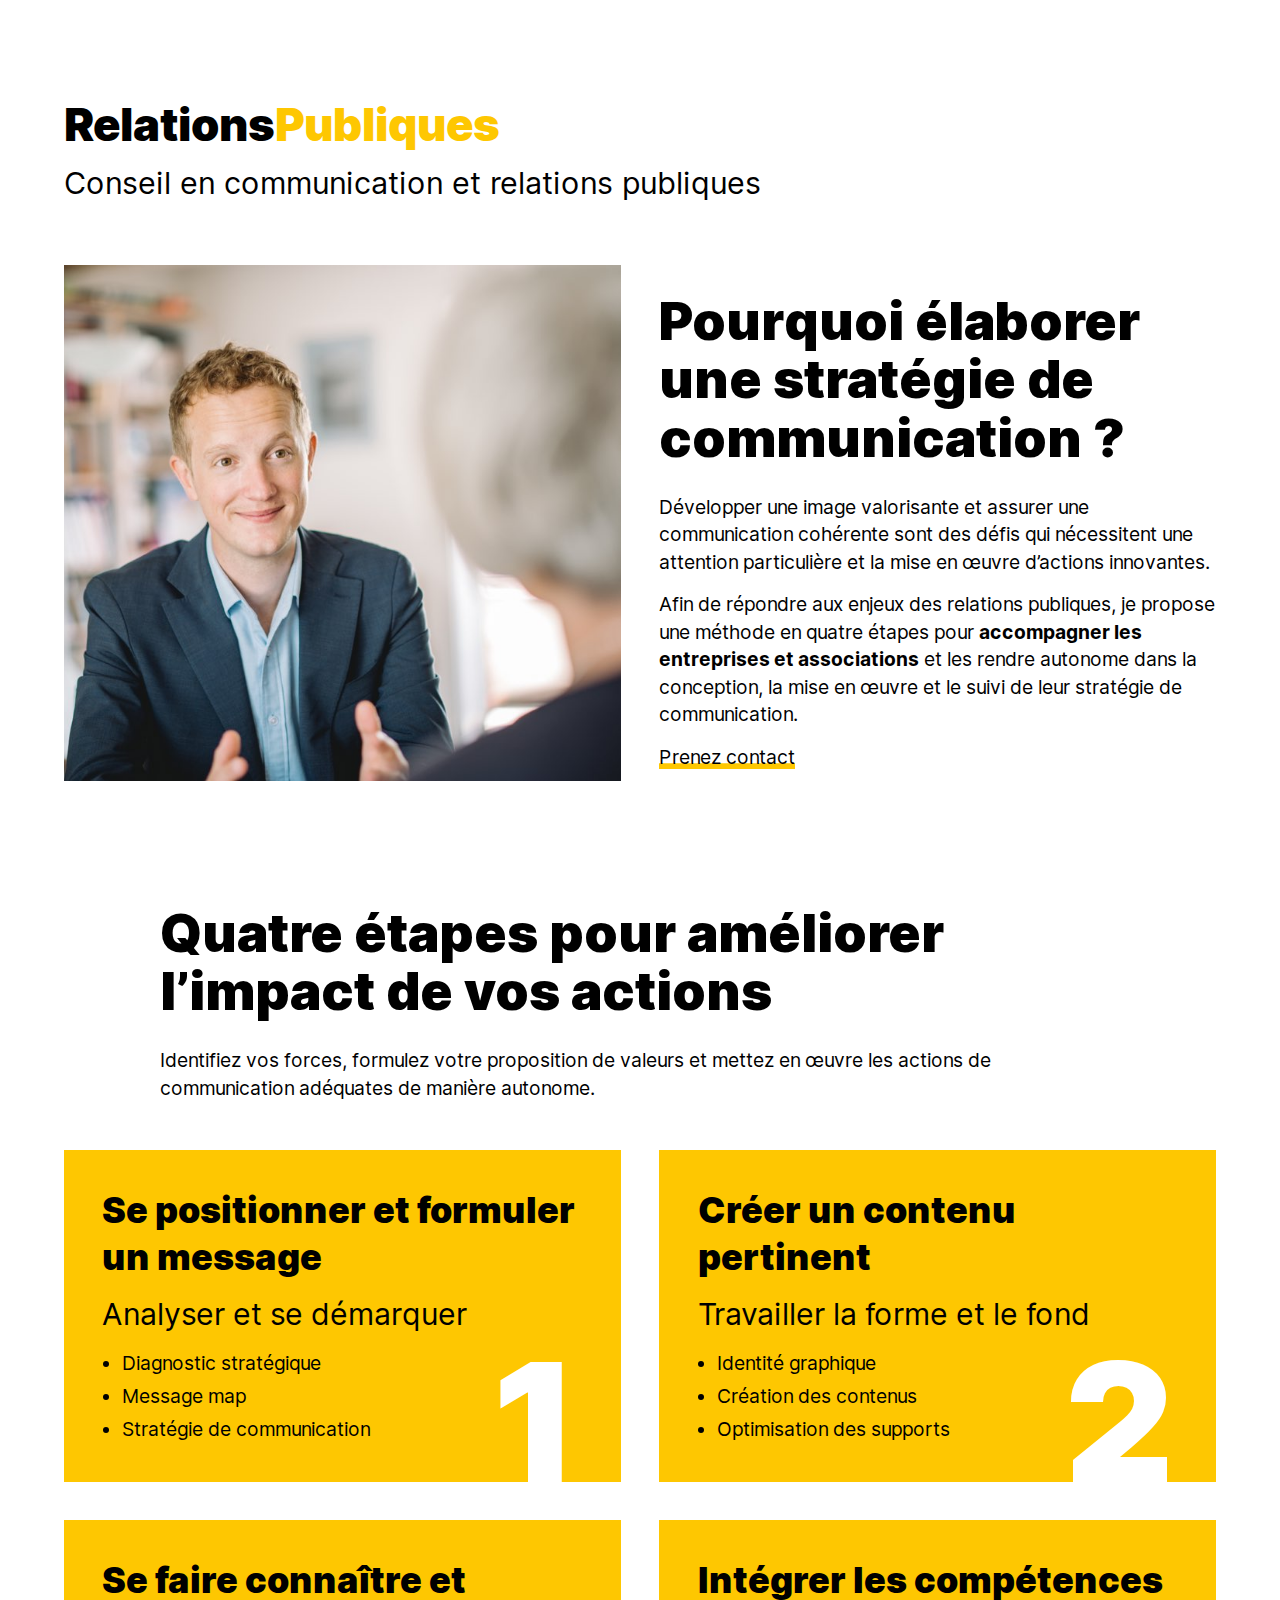
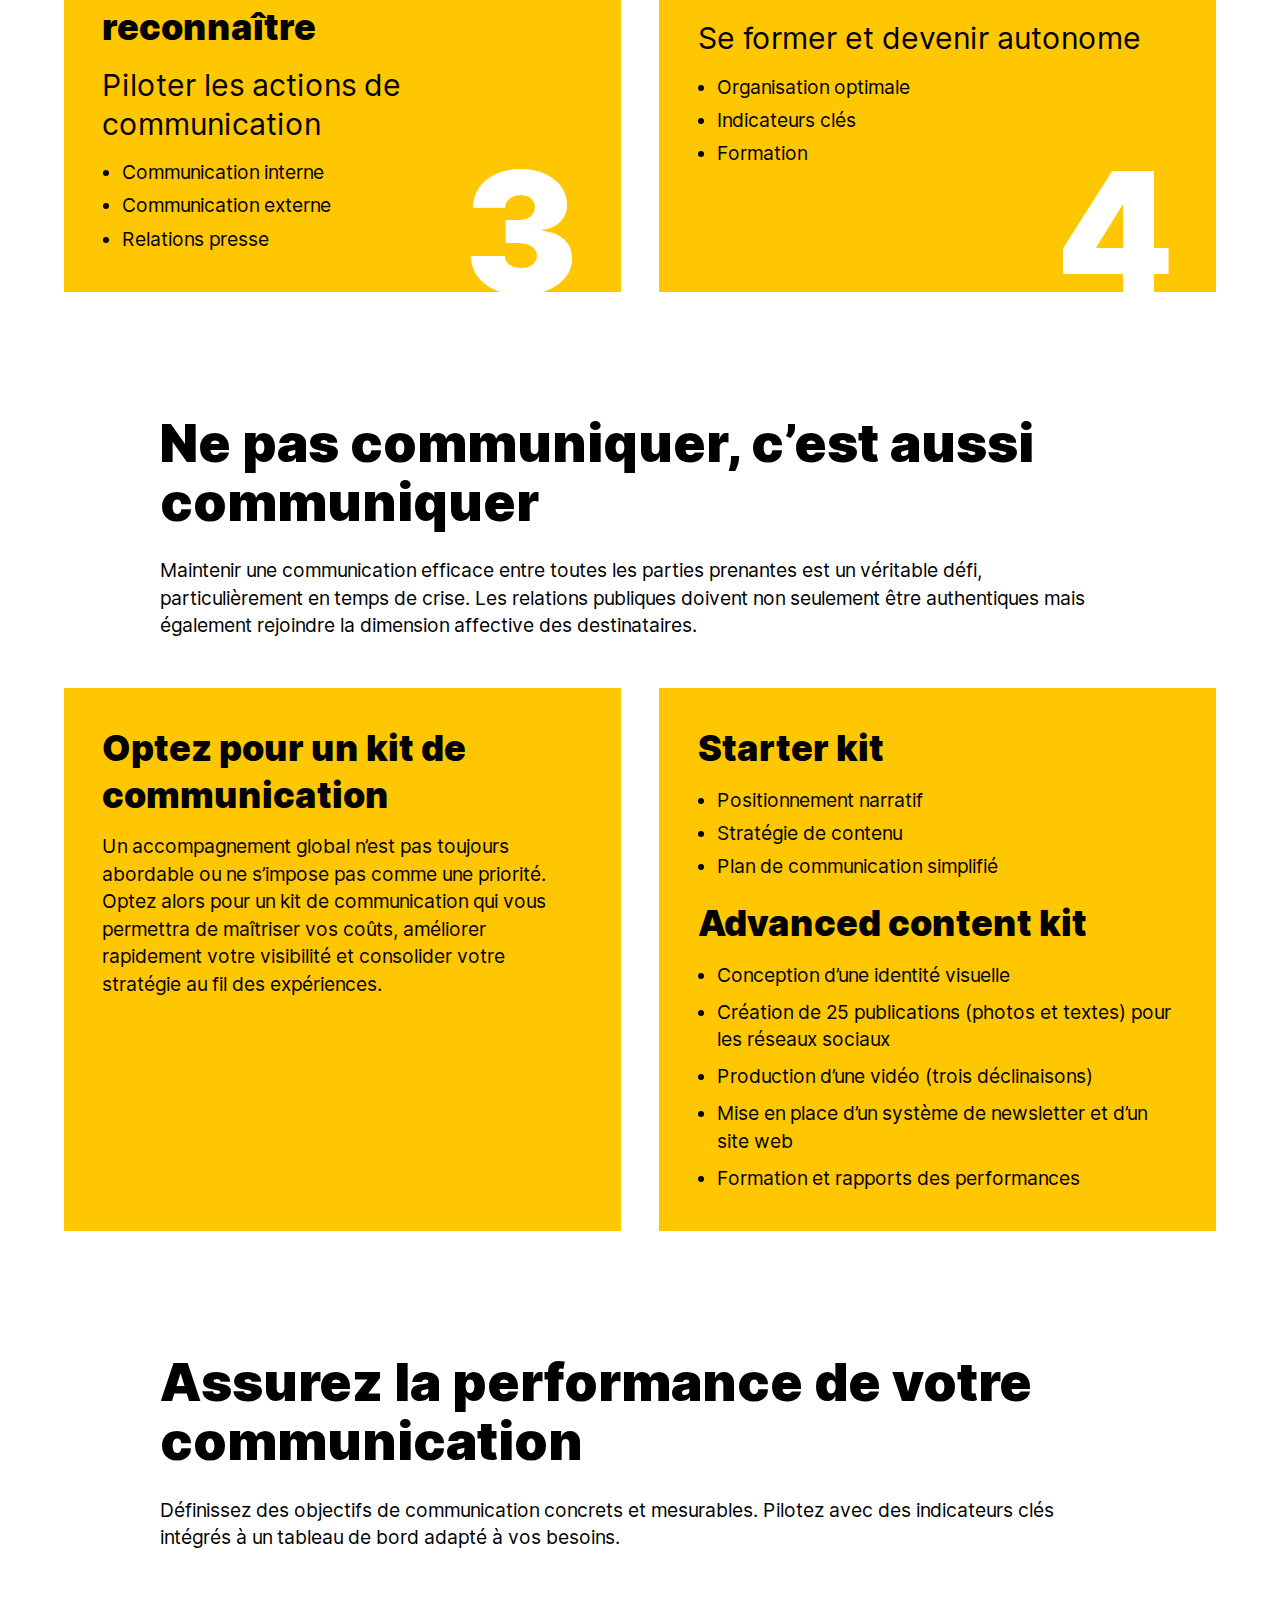
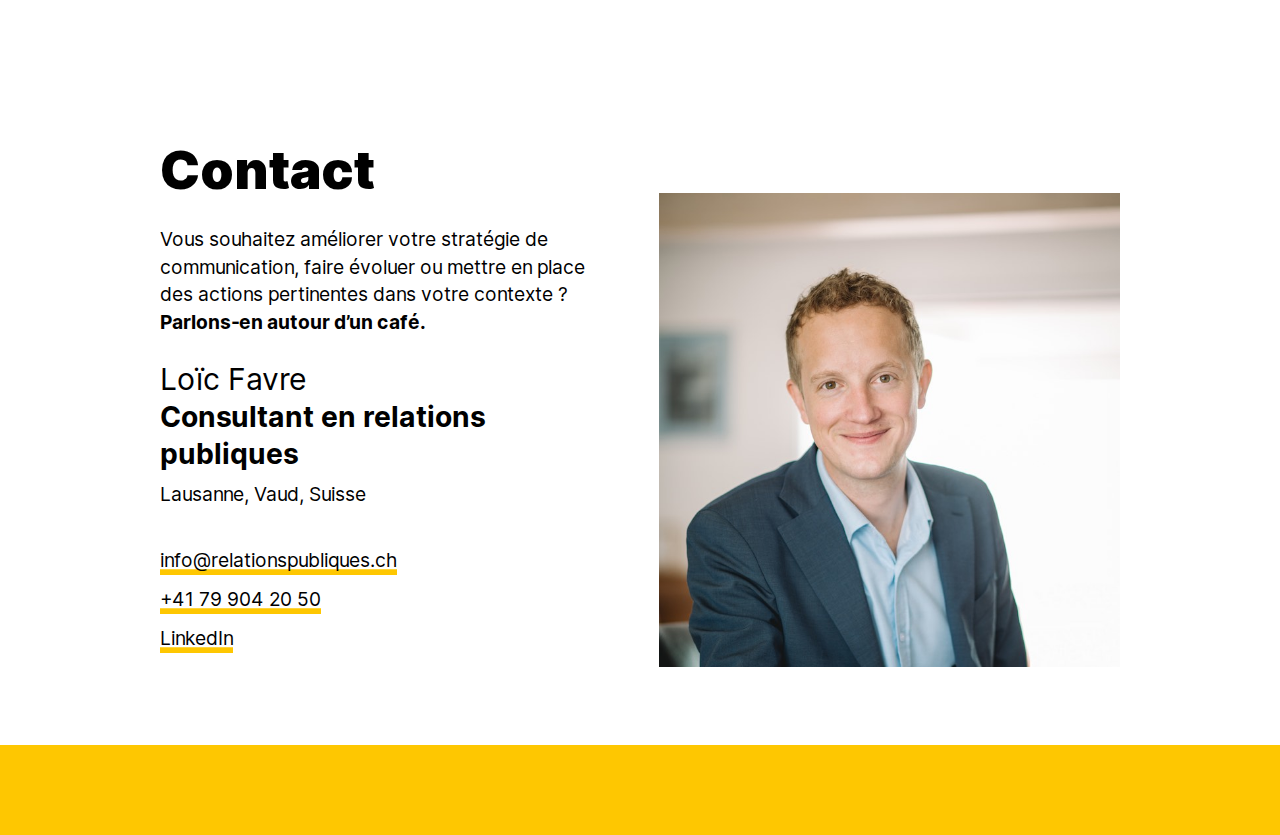
==== commit 0e58c91f: "deploy: 9cddf591828f02f35b622530ee035624e7152eeb" ====
--- a/index.html
+++ b/index.html
@@ -1 +1 @@
-<!doctype html><html lang=fr-ch><head><meta name=generator content="Hugo 0.79.1"><meta charset=utf-8><meta name=viewport content="width=device-width,initial-scale=1"><meta http-equiv=x-ua-compatible content="IE=edge"><title></title><link rel=stylesheet href=/css/style.css><link rel=apple-touch-icon sizes=57x57 href=/apple-icon-57x57.png><link rel=apple-touch-icon sizes=60x60 href=/apple-icon-60x60.png><link rel=apple-touch-icon sizes=72x72 href=/apple-icon-72x72.png><link rel=apple-touch-icon sizes=76x76 href=/apple-icon-76x76.png><link rel=apple-touch-icon sizes=114x114 href=/apple-icon-114x114.png><link rel=apple-touch-icon sizes=120x120 href=/apple-icon-120x120.png><link rel=apple-touch-icon sizes=144x144 href=/apple-icon-144x144.png><link rel=apple-touch-icon sizes=152x152 href=/apple-icon-152x152.png><link rel=apple-touch-icon sizes=180x180 href=/apple-icon-180x180.png><link rel=icon type=image/png sizes=192x192 href=/android-icon-192x192.png><link rel=icon type=image/png sizes=32x32 href=/favicon-32x32.png><link rel=icon type=image/png sizes=96x96 href=/favicon-96x96.png><link rel=icon type=image/png sizes=16x16 href=/favicon-16x16.png><link rel=manifest href=/manifest.json><meta name=msapplication-TileColor content="#000000"><meta name=msapplication-TileImage content="/ms-icon-144x144.png"><meta name=theme-color content="#000000"><meta property="og:url" content="https://relationspubliques.ch"><meta property="og:title" content><meta property="og:image" content="https://relationspubliques.ch/relationspubliques_banner.jpg"><meta property="og:image:url" content="https://relationspubliques.ch/relationspubliques_banner.jpg"><meta property="twitter:image" content="https://relationspubliques.ch/relationspubliques_banner.jpg"></head><body><header><h1>Relations<span>Publiques</span><br><i>Conseil en communication et relations publiques</i></h1></header><main class=container><div class=container-full><div class=teaser><img src=/uploads/header_loic_favre.jpg alt="Loïc Favre - Consultant en relations publiques en discussion"><div><h1 id=pourquoi-élaborer-une-stratégie-de-communication->Pourquoi élaborer une stratégie de communication ?</h1><p>Développer une image valorisante et assurer une communication cohérente sont des défis qui nécessitent une attention particulière et la mise en œuvre d’actions innovantes.</p><p>Afin de répondre aux enjeux des relations publiques, je propose une méthode en quatre étapes pour <strong>accompagner les entreprises et associations</strong> et les rendre autonome dans la conception, la mise en œuvre et le suivi de leur stratégie de communication.</p><p><a href=mailto:info@relationspubliques.ch>Prenez contact</a></p></div></div></div><h1 id=quatre-étapes-pour-améliorer-limpact-de-vos-actions>Quatre étapes pour améliorer l’impact de vos actions</h1><p>Identifiez vos forces, formulez votre proposition de valeurs et mettez en œuvre les actions de communication adéquates de manière autonome.</p><div class=container-full><div class=boxes><div class=box><h4 id=1>1</h4><h2 id=se-positionner-et-formuler-un-message>Se positionner et formuler un message</h2><h3 id=analyser-et-se-démarquer>Analyser et se démarquer</h3><ul><li>Diagnostic stratégique</li><li>Message map</li><li>Stratégie de communication</li></ul></div><div class=box><h4 id=2>2</h4><h2 id=créer-un-contenu-pertinent>Créer un contenu pertinent</h2><h3 id=travailler-la-forme-et-le-fond>Travailler la forme et le fond</h3><ul><li>Identité graphique</li><li>Création des contenus</li><li>Optimisation des supports</li></ul></div><div class=box><h4 id=3>3</h4><h2 id=se-faire-connaître-et-reconnaître>Se faire connaître et reconnaître</h2><h3 id=piloter-les-actions-de-communication>Piloter les actions de communication</h3><ul><li>Communication interne</li><li>Communication externe</li><li>Relations presse</li></ul></div><div class=box><h4 id=4>4</h4><h2 id=intégrer-les-compétences>Intégrer les compétences</h2><h3 id=se-former-et-devenir-autonome>Se former et devenir autonome</h3><ul><li>Organisation optimale</li><li>Indicateurs clés</li><li>Formation</li></ul></div></div></div><div class=article><h1 id=ne-pas-communiquer-cest-aussi-communiquer>Ne pas communiquer, c&rsquo;est aussi communiquer</h1><p>Maintenir une communication efficace entre toutes les parties prenantes est un véritable défi, particulièrement en temps de crise. Les relations publiques doivent non seulement être authentiques mais également rejoindre la dimension affective des destinataires.</p></div><div class=container-full><div class=boxes><div class=box><h2 id=optez-pour-un-kit-de-communication>Optez pour un kit de communication</h2><p>Un accompagnement global n’est pas toujours abordable ou ne s’impose pas comme une priorité. Optez alors pour un kit de communication qui vous permettra de maîtriser vos coûts, améliorer rapidement votre visibilité et consolider votre stratégie au fil des expériences.</p></div><div class=box><h2 id=starter-kit>Starter kit</h2><ul><li>Positionnement narratif</li><li>Stratégie de contenu</li><li>Plan de communication simplifié</li></ul><h2 id=advanced-content-kit>Advanced content kit</h2><ul><li><p>Conception d’une identité visuelle</p></li><li><p>Création de 25 publications (photos et textes) pour les réseaux sociaux</p></li><li><p>Production d’une vidéo (trois déclinaisons)</p></li><li><p>Mise en place d’un système de newsletter et d’un site web</p></li><li><p>Formation et rapports des performances</p></div></li></ul></div></div></div><br><h1 id=assurez-la-performance-de-votre-communication>Assurez la performance de votre communication</h1><p>Définissez des objectifs de communication concrets et mesurables. Pilotez avec des indicateurs clés intégrés à un tableau de bord adapté à vos besoins.</p><footer class=container-full><div class=container><div class=footer-container><div><h1 id=contact>Contact</h1><p>Vous souhaitez améliorer votre stratégie de communication, faire évoluer ou mettre en place des actions pertinentes dans votre contexte ? <strong>Parlons-en autour d’un café.</strong></p><h3 id=loïc-favre>Loïc Favre</h3><h4 id=consultant-en-relations-publiques><strong>Consultant en relations publiques</strong></h4><p>Lausanne, Vaud, Suisse<br><br><a href=mailto:info@relationspubliques.ch>info@relationspubliques.ch</a><br><a href=tel:0793018692>+41 79 301 86 92</a><br><a href=https://www.linkedin.com/in/loicfavre>LinkedIn</a><br><br><br><br></p></div><img src=/uploads/lf_contact.jpg></div></div></footer></main></body></html>+<!doctype html><html lang=fr-ch><head><meta name=generator content="Hugo 0.79.1"><meta charset=utf-8><meta name=viewport content="width=device-width,initial-scale=1"><meta http-equiv=x-ua-compatible content="IE=edge"><title></title><link rel=stylesheet href=/css/style.css><link rel=apple-touch-icon sizes=57x57 href=/apple-icon-57x57.png><link rel=apple-touch-icon sizes=60x60 href=/apple-icon-60x60.png><link rel=apple-touch-icon sizes=72x72 href=/apple-icon-72x72.png><link rel=apple-touch-icon sizes=76x76 href=/apple-icon-76x76.png><link rel=apple-touch-icon sizes=114x114 href=/apple-icon-114x114.png><link rel=apple-touch-icon sizes=120x120 href=/apple-icon-120x120.png><link rel=apple-touch-icon sizes=144x144 href=/apple-icon-144x144.png><link rel=apple-touch-icon sizes=152x152 href=/apple-icon-152x152.png><link rel=apple-touch-icon sizes=180x180 href=/apple-icon-180x180.png><link rel=icon type=image/png sizes=192x192 href=/android-icon-192x192.png><link rel=icon type=image/png sizes=32x32 href=/favicon-32x32.png><link rel=icon type=image/png sizes=96x96 href=/favicon-96x96.png><link rel=icon type=image/png sizes=16x16 href=/favicon-16x16.png><link rel=manifest href=/manifest.json><meta name=msapplication-TileColor content="#000000"><meta name=msapplication-TileImage content="/ms-icon-144x144.png"><meta name=theme-color content="#000000"><meta property="og:url" content="https://relationspubliques.ch"><meta property="og:title" content><meta property="og:image" content="https://relationspubliques.ch/relationspubliques_banner.jpg"><meta property="og:image:url" content="https://relationspubliques.ch/relationspubliques_banner.jpg"><meta property="twitter:image" content="https://relationspubliques.ch/relationspubliques_banner.jpg"></head><body><header><h1>Relations<span>Publiques</span><br><i>Conseil en communication et relations publiques</i></h1></header><main class=container><div class=container-full><div class=teaser><img src=/uploads/header_loic_favre.jpg alt="Loïc Favre - Consultant en relations publiques en discussion"><div><h1 id=pourquoi-élaborer-une-stratégie-de-communication->Pourquoi élaborer une stratégie de communication ?</h1><p>Développer une image valorisante et assurer une communication cohérente sont des défis qui nécessitent une attention particulière et la mise en œuvre d’actions innovantes.</p><p>Afin de répondre aux enjeux des relations publiques, je propose une méthode en quatre étapes pour <strong>accompagner les entreprises et associations</strong> et les rendre autonome dans la conception, la mise en œuvre et le suivi de leur stratégie de communication.</p><p><a href=mailto:info@relationspubliques.ch>Prenez contact</a></p></div></div></div><h1 id=quatre-étapes-pour-améliorer-limpact-de-vos-actions>Quatre étapes pour améliorer l’impact de vos actions</h1><p>Identifiez vos forces, formulez votre proposition de valeurs et mettez en œuvre les actions de communication adéquates de manière autonome.</p><div class=container-full><div class=boxes><div class=box><h4 id=1>1</h4><h2 id=se-positionner-et-formuler-un-message>Se positionner et formuler un message</h2><h3 id=analyser-et-se-démarquer>Analyser et se démarquer</h3><ul><li>Diagnostic stratégique</li><li>Message map</li><li>Stratégie de communication</li></ul></div><div class=box><h4 id=2>2</h4><h2 id=créer-un-contenu-pertinent>Créer un contenu pertinent</h2><h3 id=travailler-la-forme-et-le-fond>Travailler la forme et le fond</h3><ul><li>Identité graphique</li><li>Création des contenus</li><li>Optimisation des supports</li></ul></div><div class=box><h4 id=3>3</h4><h2 id=se-faire-connaître-et-reconnaître>Se faire connaître et reconnaître</h2><h3 id=piloter-les-actions-de-communication>Piloter les actions de communication</h3><ul><li>Communication interne</li><li>Communication externe</li><li>Relations presse</li></ul></div><div class=box><h4 id=4>4</h4><h2 id=intégrer-les-compétences>Intégrer les compétences</h2><h3 id=se-former-et-devenir-autonome>Se former et devenir autonome</h3><ul><li>Organisation optimale</li><li>Indicateurs clés</li><li>Formation</li></ul></div></div></div><div class=article><h1 id=ne-pas-communiquer-cest-aussi-communiquer>Ne pas communiquer, c&rsquo;est aussi communiquer</h1><p>Maintenir une communication efficace entre toutes les parties prenantes est un véritable défi, particulièrement en temps de crise. Les relations publiques doivent non seulement être authentiques mais également rejoindre la dimension affective des destinataires.</p></div><div class=container-full><div class=boxes><div class=box><h2 id=optez-pour-un-kit-de-communication>Optez pour un kit de communication</h2><p>Un accompagnement global n’est pas toujours abordable ou ne s’impose pas comme une priorité. Optez alors pour un kit de communication qui vous permettra de maîtriser vos coûts, améliorer rapidement votre visibilité et consolider votre stratégie au fil des expériences.</p></div><div class=box><h2 id=starter-kit>Starter kit</h2><ul><li>Positionnement narratif</li><li>Stratégie de contenu</li><li>Plan de communication simplifié</li></ul><h2 id=advanced-content-kit>Advanced content kit</h2><ul><li><p>Conception d’une identité visuelle</p></li><li><p>Création de 25 publications (photos et textes) pour les réseaux sociaux</p></li><li><p>Production d’une vidéo (trois déclinaisons)</p></li><li><p>Mise en place d’un système de newsletter et d’un site web</p></li><li><p>Formation et rapports des performances</p></div></li></ul></div></div></div><br><h1 id=assurez-la-performance-de-votre-communication>Assurez la performance de votre communication</h1><p>Définissez des objectifs de communication concrets et mesurables. Pilotez avec des indicateurs clés intégrés à un tableau de bord adapté à vos besoins.</p><footer class=container-full><div class=container><div class=footer-container><div><h1 id=contact>Contact</h1><p>Vous souhaitez améliorer votre stratégie de communication, faire évoluer ou mettre en place des actions pertinentes dans votre contexte ? <strong>Parlons-en autour d’un café.</strong></p><h3 id=loïc-favre>Loïc Favre</h3><h4 id=consultant-en-relations-publiques><strong>Consultant en relations publiques</strong></h4><p>Lausanne, Vaud, Suisse<br><br><a href=mailto:info@relationspubliques.ch>info@relationspubliques.ch</a><br><a href=tel:0041799042050>+41 79 904 20 50</a><br><a href=https://www.linkedin.com/in/loicfavre>LinkedIn</a><br><br><br><br></p></div><img src=/uploads/lf_contact.jpg></div></div></footer></main></body></html>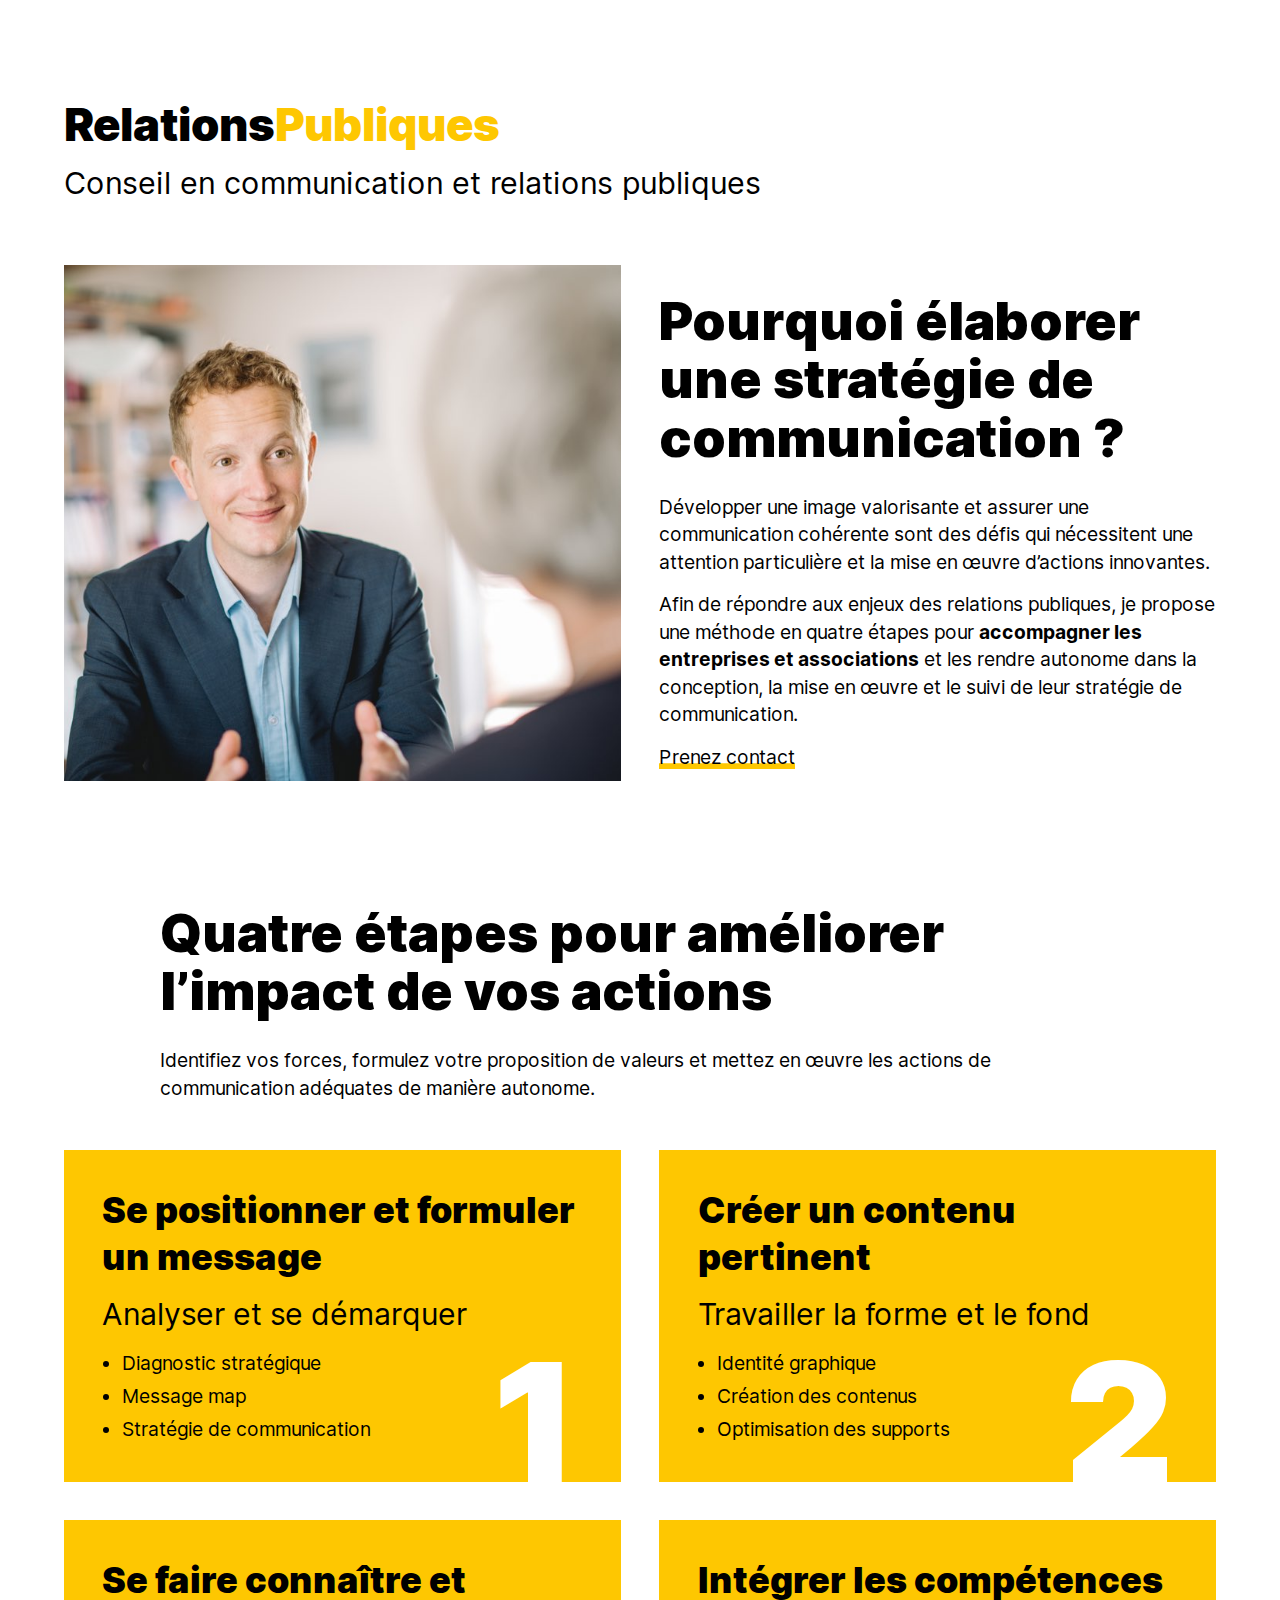
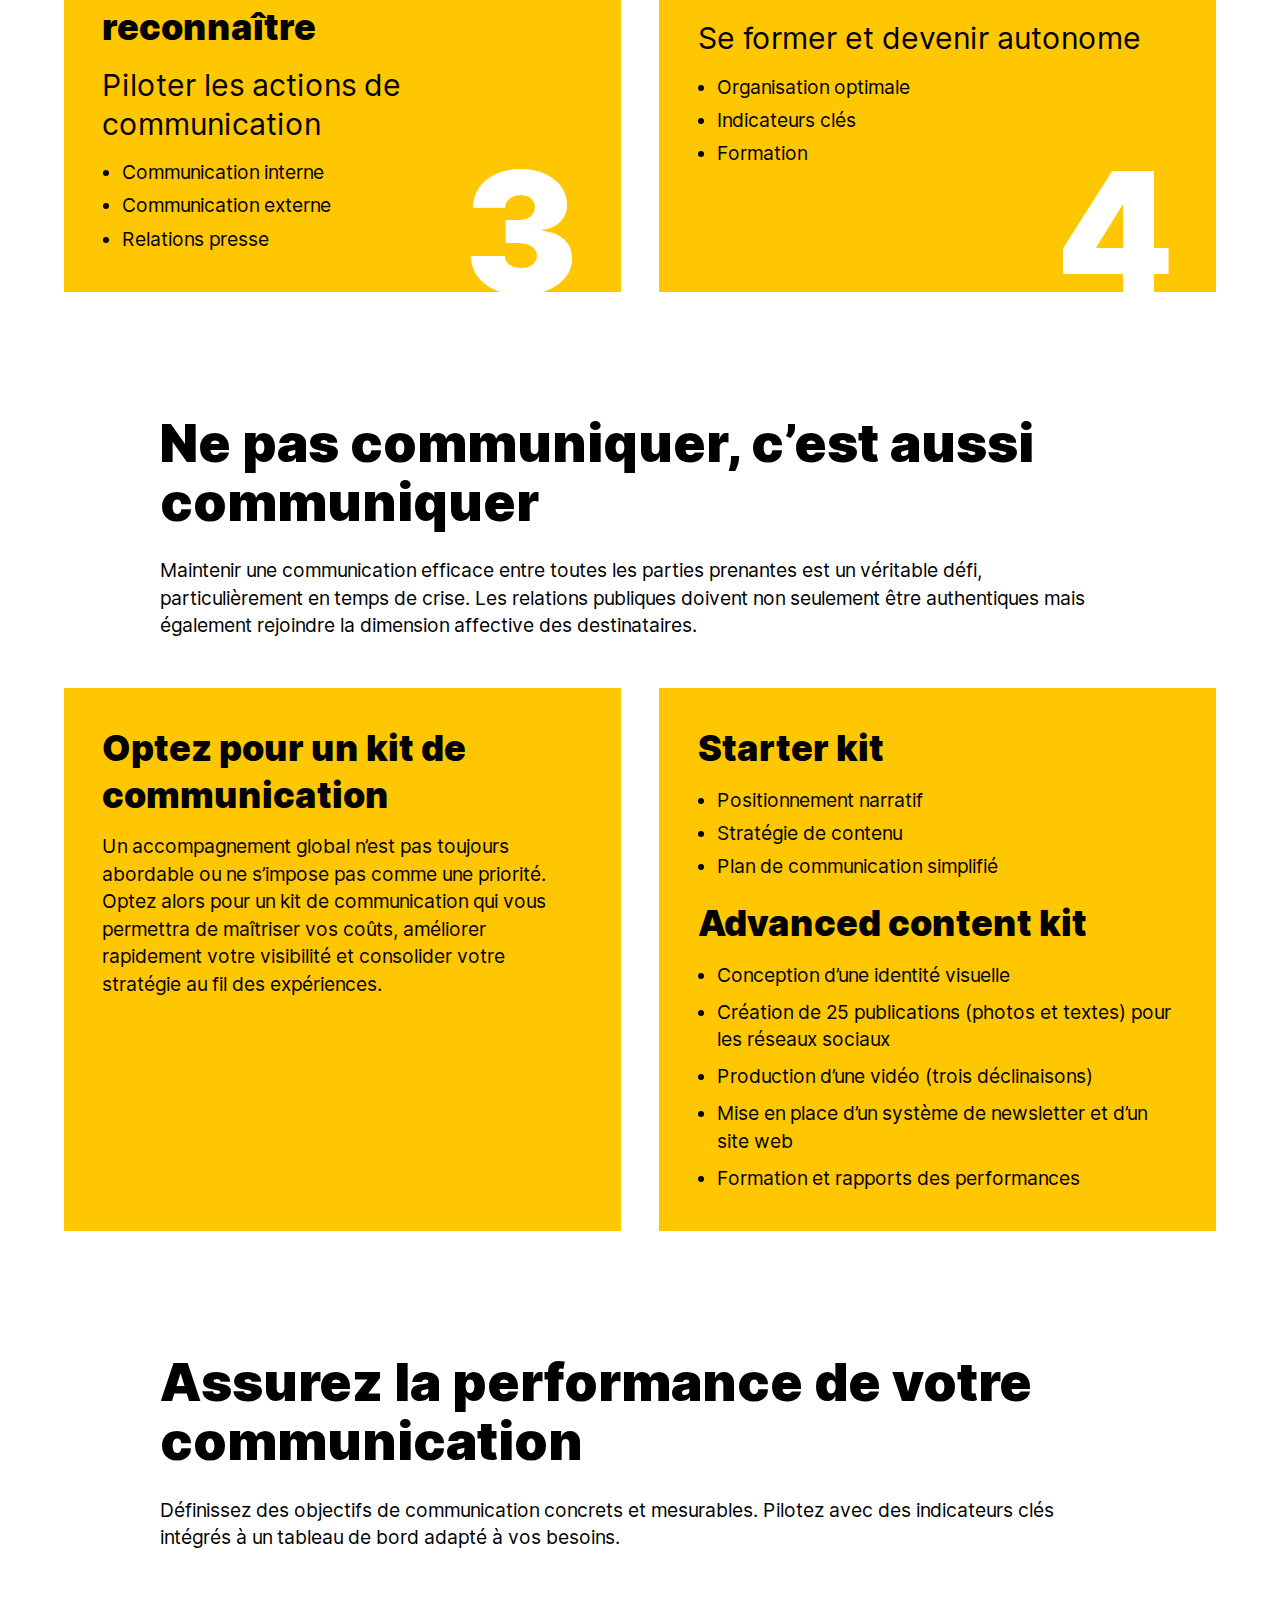
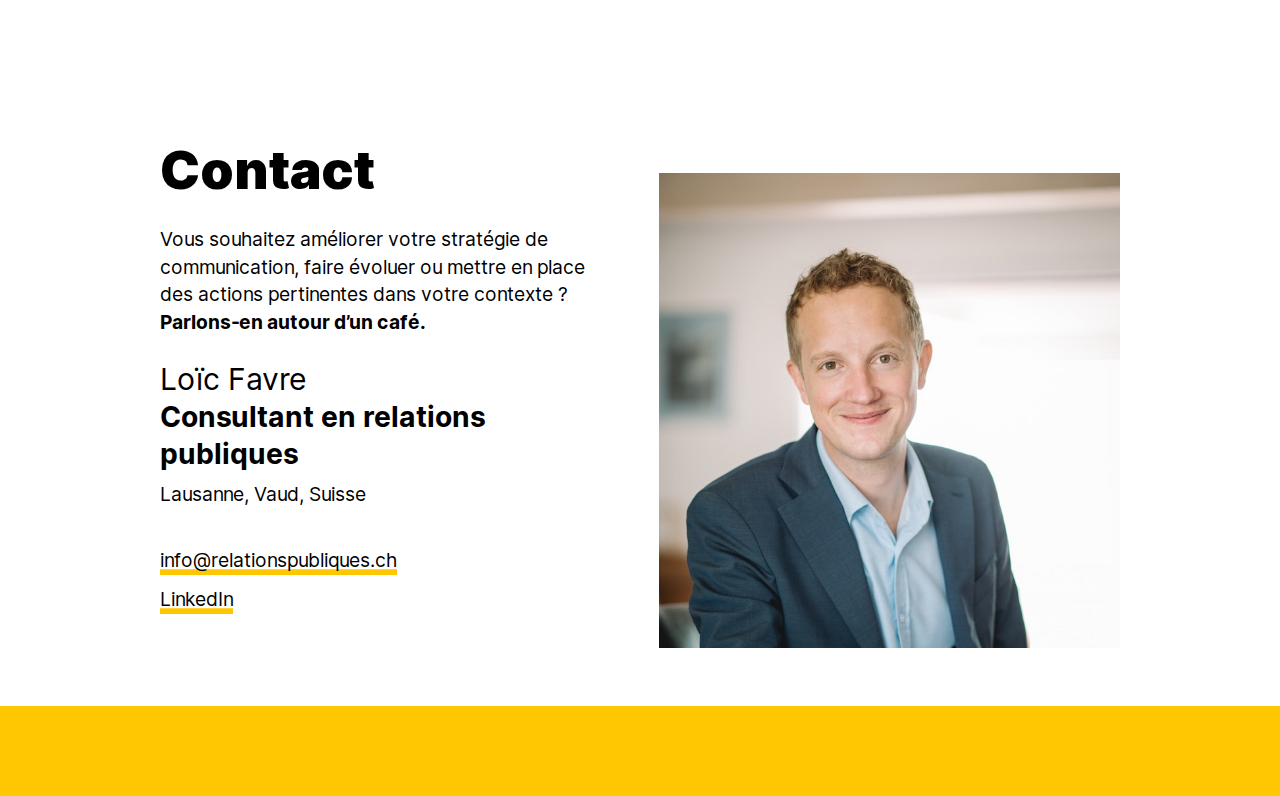
==== commit 0e18ca78: "deploy: a4ce7b1ea5d7d0f135c0b10de80873b8ef8921b6" ====
--- a/index.html
+++ b/index.html
@@ -1 +1 @@
-<!doctype html><html lang=fr-ch><head><meta name=generator content="Hugo 0.79.1"><meta charset=utf-8><meta name=viewport content="width=device-width,initial-scale=1"><meta http-equiv=x-ua-compatible content="IE=edge"><title></title><link rel=stylesheet href=/css/style.css><link rel=apple-touch-icon sizes=57x57 href=/apple-icon-57x57.png><link rel=apple-touch-icon sizes=60x60 href=/apple-icon-60x60.png><link rel=apple-touch-icon sizes=72x72 href=/apple-icon-72x72.png><link rel=apple-touch-icon sizes=76x76 href=/apple-icon-76x76.png><link rel=apple-touch-icon sizes=114x114 href=/apple-icon-114x114.png><link rel=apple-touch-icon sizes=120x120 href=/apple-icon-120x120.png><link rel=apple-touch-icon sizes=144x144 href=/apple-icon-144x144.png><link rel=apple-touch-icon sizes=152x152 href=/apple-icon-152x152.png><link rel=apple-touch-icon sizes=180x180 href=/apple-icon-180x180.png><link rel=icon type=image/png sizes=192x192 href=/android-icon-192x192.png><link rel=icon type=image/png sizes=32x32 href=/favicon-32x32.png><link rel=icon type=image/png sizes=96x96 href=/favicon-96x96.png><link rel=icon type=image/png sizes=16x16 href=/favicon-16x16.png><link rel=manifest href=/manifest.json><meta name=msapplication-TileColor content="#000000"><meta name=msapplication-TileImage content="/ms-icon-144x144.png"><meta name=theme-color content="#000000"><meta property="og:url" content="https://relationspubliques.ch"><meta property="og:title" content><meta property="og:image" content="https://relationspubliques.ch/relationspubliques_banner.jpg"><meta property="og:image:url" content="https://relationspubliques.ch/relationspubliques_banner.jpg"><meta property="twitter:image" content="https://relationspubliques.ch/relationspubliques_banner.jpg"></head><body><header><h1>Relations<span>Publiques</span><br><i>Conseil en communication et relations publiques</i></h1></header><main class=container><div class=container-full><div class=teaser><img src=/uploads/header_loic_favre.jpg alt="Loïc Favre - Consultant en relations publiques en discussion"><div><h1 id=pourquoi-élaborer-une-stratégie-de-communication->Pourquoi élaborer une stratégie de communication ?</h1><p>Développer une image valorisante et assurer une communication cohérente sont des défis qui nécessitent une attention particulière et la mise en œuvre d’actions innovantes.</p><p>Afin de répondre aux enjeux des relations publiques, je propose une méthode en quatre étapes pour <strong>accompagner les entreprises et associations</strong> et les rendre autonome dans la conception, la mise en œuvre et le suivi de leur stratégie de communication.</p><p><a href=mailto:info@relationspubliques.ch>Prenez contact</a></p></div></div></div><h1 id=quatre-étapes-pour-améliorer-limpact-de-vos-actions>Quatre étapes pour améliorer l’impact de vos actions</h1><p>Identifiez vos forces, formulez votre proposition de valeurs et mettez en œuvre les actions de communication adéquates de manière autonome.</p><div class=container-full><div class=boxes><div class=box><h4 id=1>1</h4><h2 id=se-positionner-et-formuler-un-message>Se positionner et formuler un message</h2><h3 id=analyser-et-se-démarquer>Analyser et se démarquer</h3><ul><li>Diagnostic stratégique</li><li>Message map</li><li>Stratégie de communication</li></ul></div><div class=box><h4 id=2>2</h4><h2 id=créer-un-contenu-pertinent>Créer un contenu pertinent</h2><h3 id=travailler-la-forme-et-le-fond>Travailler la forme et le fond</h3><ul><li>Identité graphique</li><li>Création des contenus</li><li>Optimisation des supports</li></ul></div><div class=box><h4 id=3>3</h4><h2 id=se-faire-connaître-et-reconnaître>Se faire connaître et reconnaître</h2><h3 id=piloter-les-actions-de-communication>Piloter les actions de communication</h3><ul><li>Communication interne</li><li>Communication externe</li><li>Relations presse</li></ul></div><div class=box><h4 id=4>4</h4><h2 id=intégrer-les-compétences>Intégrer les compétences</h2><h3 id=se-former-et-devenir-autonome>Se former et devenir autonome</h3><ul><li>Organisation optimale</li><li>Indicateurs clés</li><li>Formation</li></ul></div></div></div><div class=article><h1 id=ne-pas-communiquer-cest-aussi-communiquer>Ne pas communiquer, c&rsquo;est aussi communiquer</h1><p>Maintenir une communication efficace entre toutes les parties prenantes est un véritable défi, particulièrement en temps de crise. Les relations publiques doivent non seulement être authentiques mais également rejoindre la dimension affective des destinataires.</p></div><div class=container-full><div class=boxes><div class=box><h2 id=optez-pour-un-kit-de-communication>Optez pour un kit de communication</h2><p>Un accompagnement global n’est pas toujours abordable ou ne s’impose pas comme une priorité. Optez alors pour un kit de communication qui vous permettra de maîtriser vos coûts, améliorer rapidement votre visibilité et consolider votre stratégie au fil des expériences.</p></div><div class=box><h2 id=starter-kit>Starter kit</h2><ul><li>Positionnement narratif</li><li>Stratégie de contenu</li><li>Plan de communication simplifié</li></ul><h2 id=advanced-content-kit>Advanced content kit</h2><ul><li><p>Conception d’une identité visuelle</p></li><li><p>Création de 25 publications (photos et textes) pour les réseaux sociaux</p></li><li><p>Production d’une vidéo (trois déclinaisons)</p></li><li><p>Mise en place d’un système de newsletter et d’un site web</p></li><li><p>Formation et rapports des performances</p></div></li></ul></div></div></div><br><h1 id=assurez-la-performance-de-votre-communication>Assurez la performance de votre communication</h1><p>Définissez des objectifs de communication concrets et mesurables. Pilotez avec des indicateurs clés intégrés à un tableau de bord adapté à vos besoins.</p><footer class=container-full><div class=container><div class=footer-container><div><h1 id=contact>Contact</h1><p>Vous souhaitez améliorer votre stratégie de communication, faire évoluer ou mettre en place des actions pertinentes dans votre contexte ? <strong>Parlons-en autour d’un café.</strong></p><h3 id=loïc-favre>Loïc Favre</h3><h4 id=consultant-en-relations-publiques><strong>Consultant en relations publiques</strong></h4><p>Lausanne, Vaud, Suisse<br><br><a href=mailto:info@relationspubliques.ch>info@relationspubliques.ch</a><br><a href=tel:0041799042050>+41 79 904 20 50</a><br><a href=https://www.linkedin.com/in/loicfavre>LinkedIn</a><br><br><br><br></p></div><img src=/uploads/lf_contact.jpg></div></div></footer></main></body></html>+<!doctype html><html lang=fr-ch><head><meta name=generator content="Hugo 0.79.1"><meta charset=utf-8><meta name=viewport content="width=device-width,initial-scale=1"><meta http-equiv=x-ua-compatible content="IE=edge"><title></title><link rel=stylesheet href=/css/style.css><link rel=apple-touch-icon sizes=57x57 href=/apple-icon-57x57.png><link rel=apple-touch-icon sizes=60x60 href=/apple-icon-60x60.png><link rel=apple-touch-icon sizes=72x72 href=/apple-icon-72x72.png><link rel=apple-touch-icon sizes=76x76 href=/apple-icon-76x76.png><link rel=apple-touch-icon sizes=114x114 href=/apple-icon-114x114.png><link rel=apple-touch-icon sizes=120x120 href=/apple-icon-120x120.png><link rel=apple-touch-icon sizes=144x144 href=/apple-icon-144x144.png><link rel=apple-touch-icon sizes=152x152 href=/apple-icon-152x152.png><link rel=apple-touch-icon sizes=180x180 href=/apple-icon-180x180.png><link rel=icon type=image/png sizes=192x192 href=/android-icon-192x192.png><link rel=icon type=image/png sizes=32x32 href=/favicon-32x32.png><link rel=icon type=image/png sizes=96x96 href=/favicon-96x96.png><link rel=icon type=image/png sizes=16x16 href=/favicon-16x16.png><link rel=manifest href=/manifest.json><meta name=msapplication-TileColor content="#000000"><meta name=msapplication-TileImage content="/ms-icon-144x144.png"><meta name=theme-color content="#000000"><meta property="og:url" content="https://relationspubliques.ch"><meta property="og:title" content><meta property="og:image" content="https://relationspubliques.ch/relationspubliques_banner.jpg"><meta property="og:image:url" content="https://relationspubliques.ch/relationspubliques_banner.jpg"><meta property="twitter:image" content="https://relationspubliques.ch/relationspubliques_banner.jpg"></head><body><header><h1>Relations<span>Publiques</span><br><i>Conseil en communication et relations publiques</i></h1></header><main class=container><div class=container-full><div class=teaser><img src=/uploads/header_loic_favre.jpg alt="Loïc Favre - Consultant en relations publiques en discussion"><div><h1 id=pourquoi-élaborer-une-stratégie-de-communication->Pourquoi élaborer une stratégie de communication ?</h1><p>Développer une image valorisante et assurer une communication cohérente sont des défis qui nécessitent une attention particulière et la mise en œuvre d’actions innovantes.</p><p>Afin de répondre aux enjeux des relations publiques, je propose une méthode en quatre étapes pour <strong>accompagner les entreprises et associations</strong> et les rendre autonome dans la conception, la mise en œuvre et le suivi de leur stratégie de communication.</p><p><a href=mailto:info@relationspubliques.ch>Prenez contact</a></p></div></div></div><h1 id=quatre-étapes-pour-améliorer-limpact-de-vos-actions>Quatre étapes pour améliorer l’impact de vos actions</h1><p>Identifiez vos forces, formulez votre proposition de valeurs et mettez en œuvre les actions de communication adéquates de manière autonome.</p><div class=container-full><div class=boxes><div class=box><h4 id=1>1</h4><h2 id=se-positionner-et-formuler-un-message>Se positionner et formuler un message</h2><h3 id=analyser-et-se-démarquer>Analyser et se démarquer</h3><ul><li>Diagnostic stratégique</li><li>Message map</li><li>Stratégie de communication</li></ul></div><div class=box><h4 id=2>2</h4><h2 id=créer-un-contenu-pertinent>Créer un contenu pertinent</h2><h3 id=travailler-la-forme-et-le-fond>Travailler la forme et le fond</h3><ul><li>Identité graphique</li><li>Création des contenus</li><li>Optimisation des supports</li></ul></div><div class=box><h4 id=3>3</h4><h2 id=se-faire-connaître-et-reconnaître>Se faire connaître et reconnaître</h2><h3 id=piloter-les-actions-de-communication>Piloter les actions de communication</h3><ul><li>Communication interne</li><li>Communication externe</li><li>Relations presse</li></ul></div><div class=box><h4 id=4>4</h4><h2 id=intégrer-les-compétences>Intégrer les compétences</h2><h3 id=se-former-et-devenir-autonome>Se former et devenir autonome</h3><ul><li>Organisation optimale</li><li>Indicateurs clés</li><li>Formation</li></ul></div></div></div><div class=article><h1 id=ne-pas-communiquer-cest-aussi-communiquer>Ne pas communiquer, c&rsquo;est aussi communiquer</h1><p>Maintenir une communication efficace entre toutes les parties prenantes est un véritable défi, particulièrement en temps de crise. Les relations publiques doivent non seulement être authentiques mais également rejoindre la dimension affective des destinataires.</p></div><div class=container-full><div class=boxes><div class=box><h2 id=optez-pour-un-kit-de-communication>Optez pour un kit de communication</h2><p>Un accompagnement global n’est pas toujours abordable ou ne s’impose pas comme une priorité. Optez alors pour un kit de communication qui vous permettra de maîtriser vos coûts, améliorer rapidement votre visibilité et consolider votre stratégie au fil des expériences.</p></div><div class=box><h2 id=starter-kit>Starter kit</h2><ul><li>Positionnement narratif</li><li>Stratégie de contenu</li><li>Plan de communication simplifié</li></ul><h2 id=advanced-content-kit>Advanced content kit</h2><ul><li><p>Conception d’une identité visuelle</p></li><li><p>Création de 25 publications (photos et textes) pour les réseaux sociaux</p></li><li><p>Production d’une vidéo (trois déclinaisons)</p></li><li><p>Mise en place d’un système de newsletter et d’un site web</p></li><li><p>Formation et rapports des performances</p></div></li></ul></div></div></div><br><h1 id=assurez-la-performance-de-votre-communication>Assurez la performance de votre communication</h1><p>Définissez des objectifs de communication concrets et mesurables. Pilotez avec des indicateurs clés intégrés à un tableau de bord adapté à vos besoins.</p><footer class=container-full><div class=container><div class=footer-container><div><h1 id=contact>Contact</h1><p>Vous souhaitez améliorer votre stratégie de communication, faire évoluer ou mettre en place des actions pertinentes dans votre contexte ? <strong>Parlons-en autour d’un café.</strong></p><h3 id=loïc-favre>Loïc Favre</h3><h4 id=consultant-en-relations-publiques><strong>Consultant en relations publiques</strong></h4><p>Lausanne, Vaud, Suisse<br><br><a href=mailto:info@relationspubliques.ch>info@relationspubliques.ch</a><br><a href=https://www.linkedin.com/in/loicfavre>LinkedIn</a><br><br><br><br></p></div><img src=/uploads/lf_contact.jpg></div></div></footer></main></body></html>